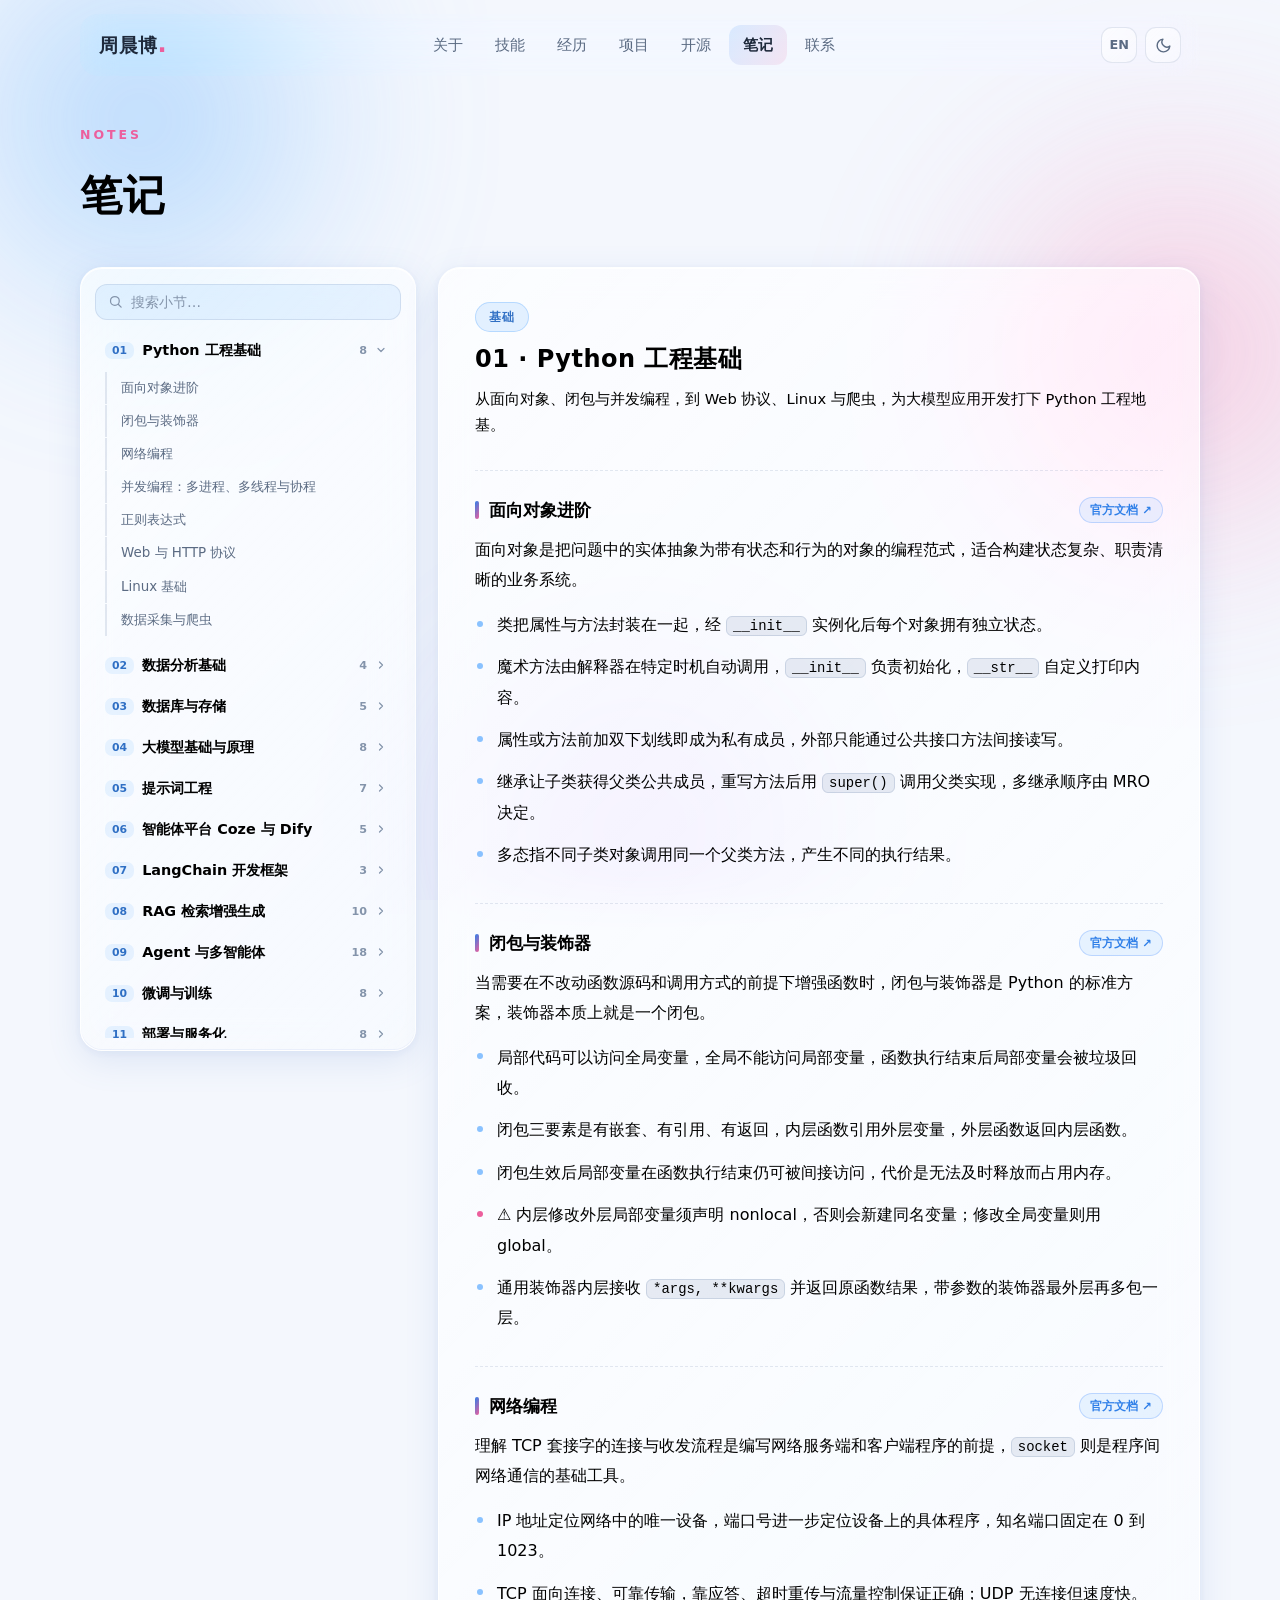
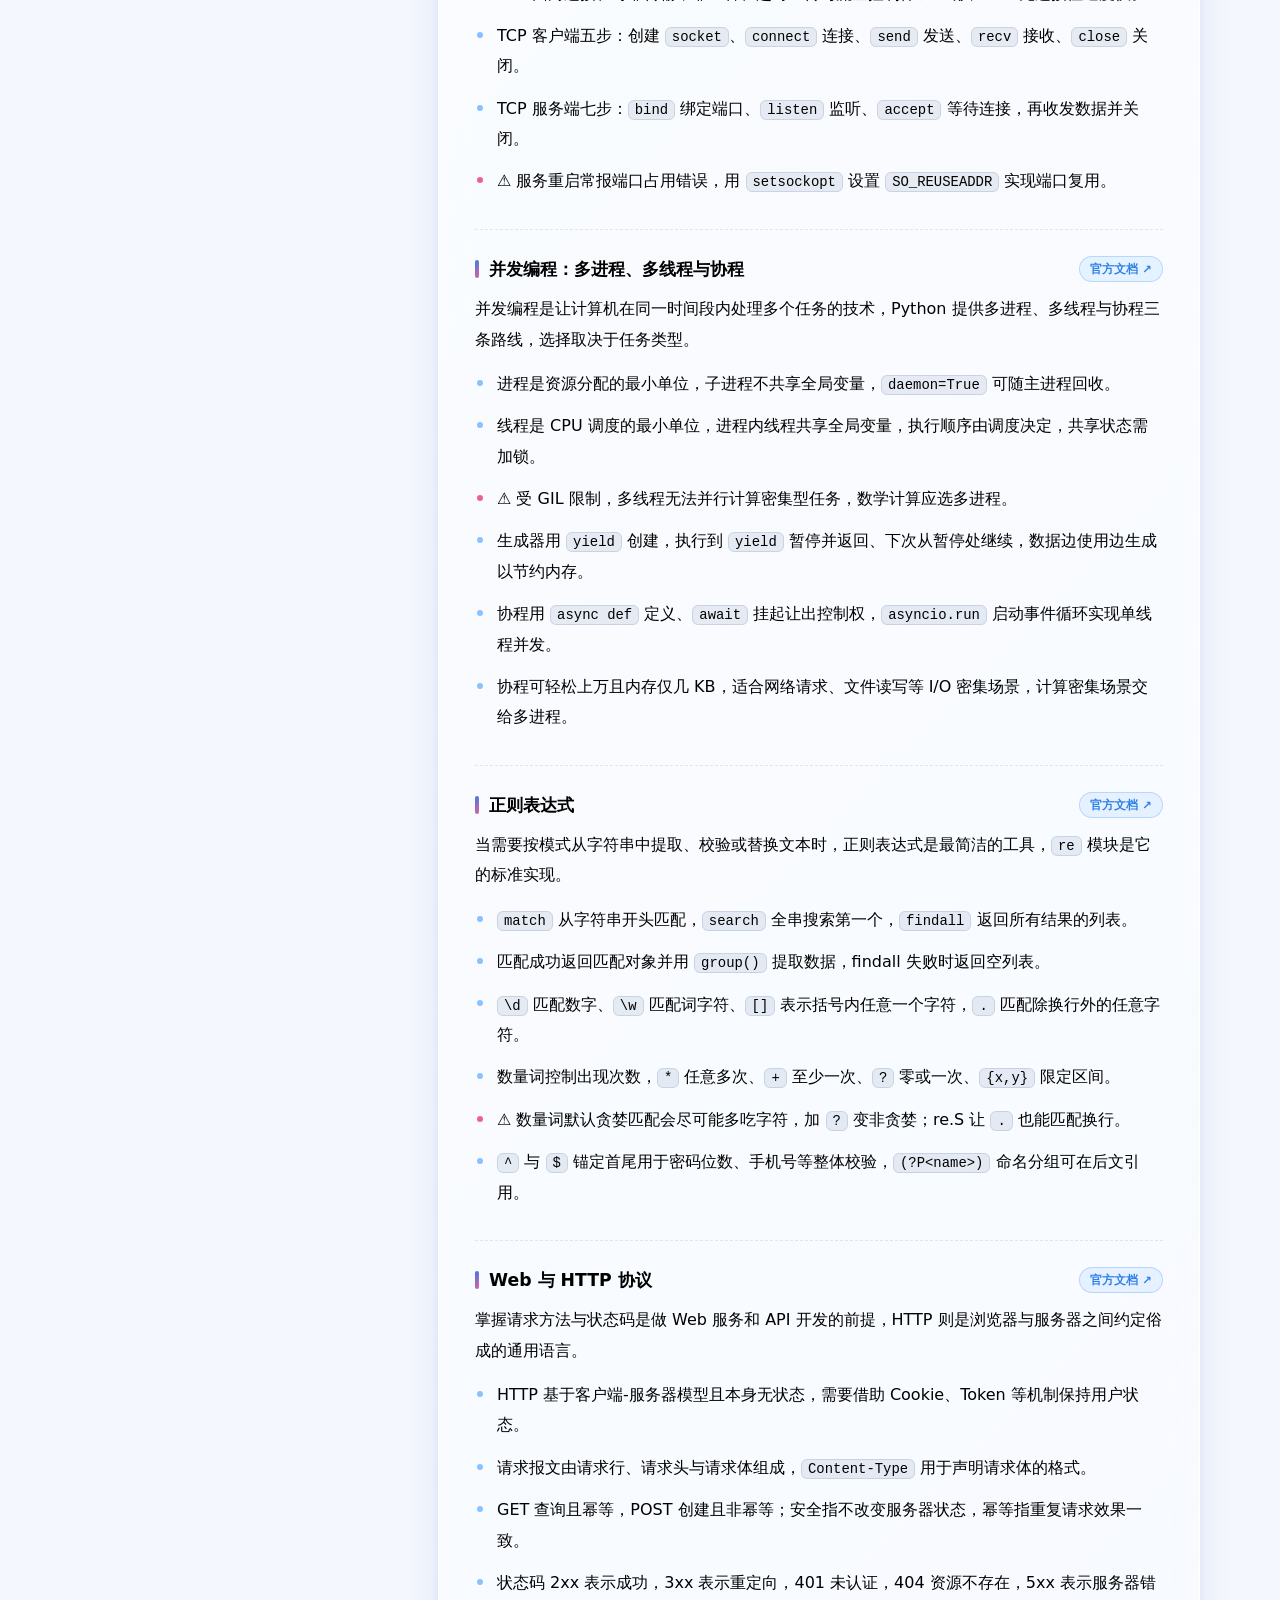
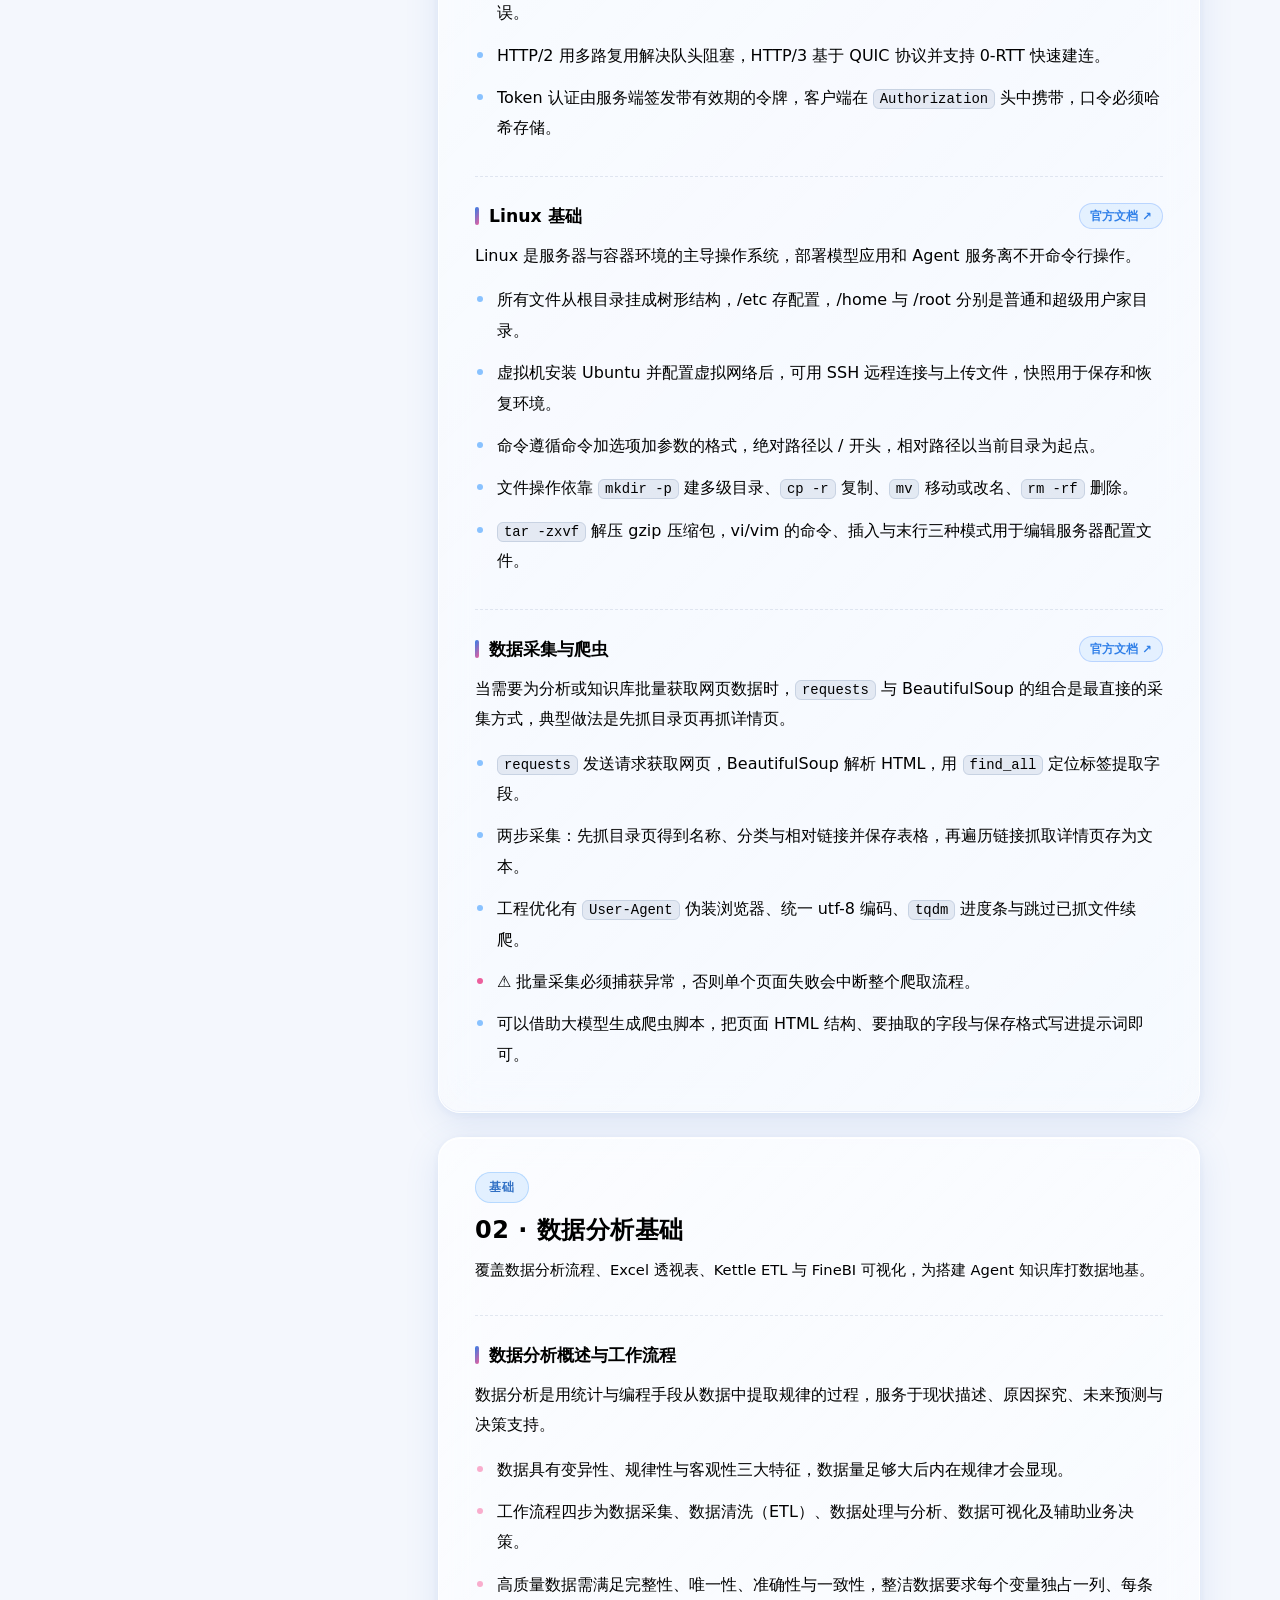
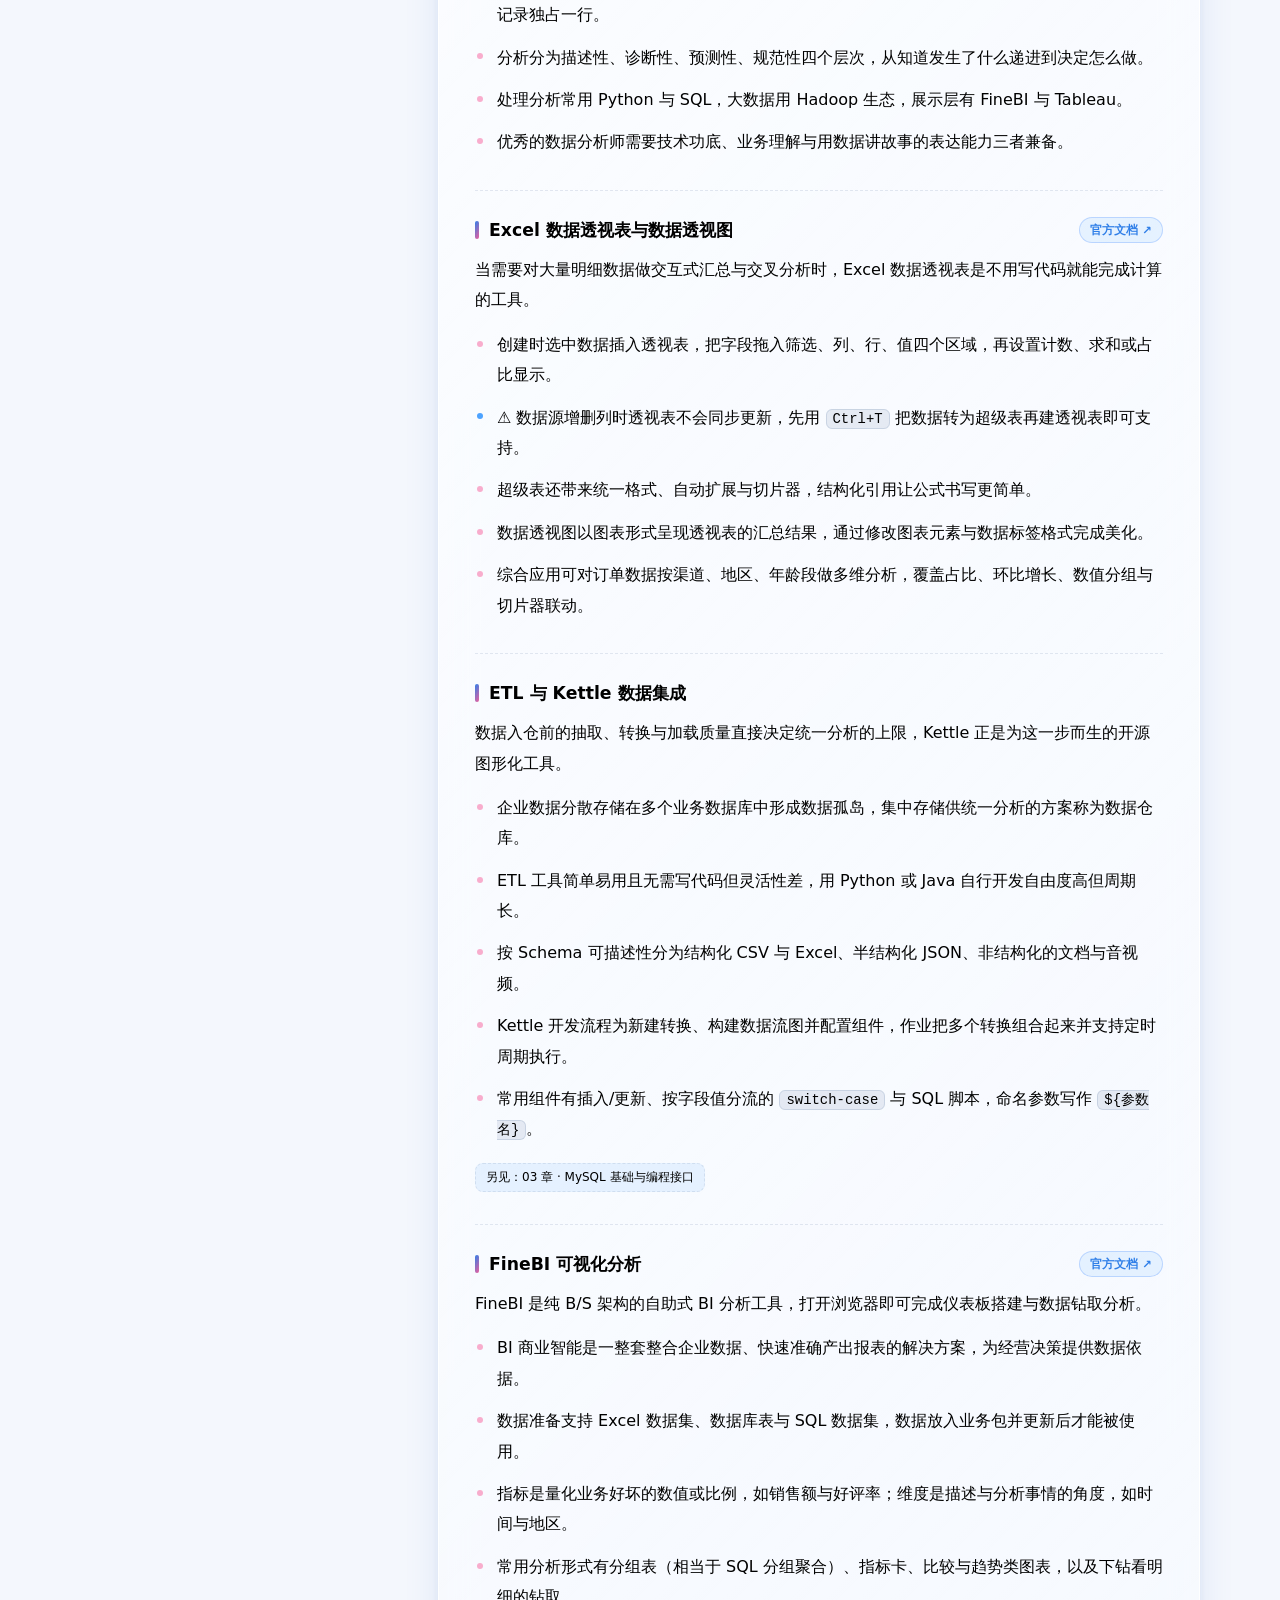
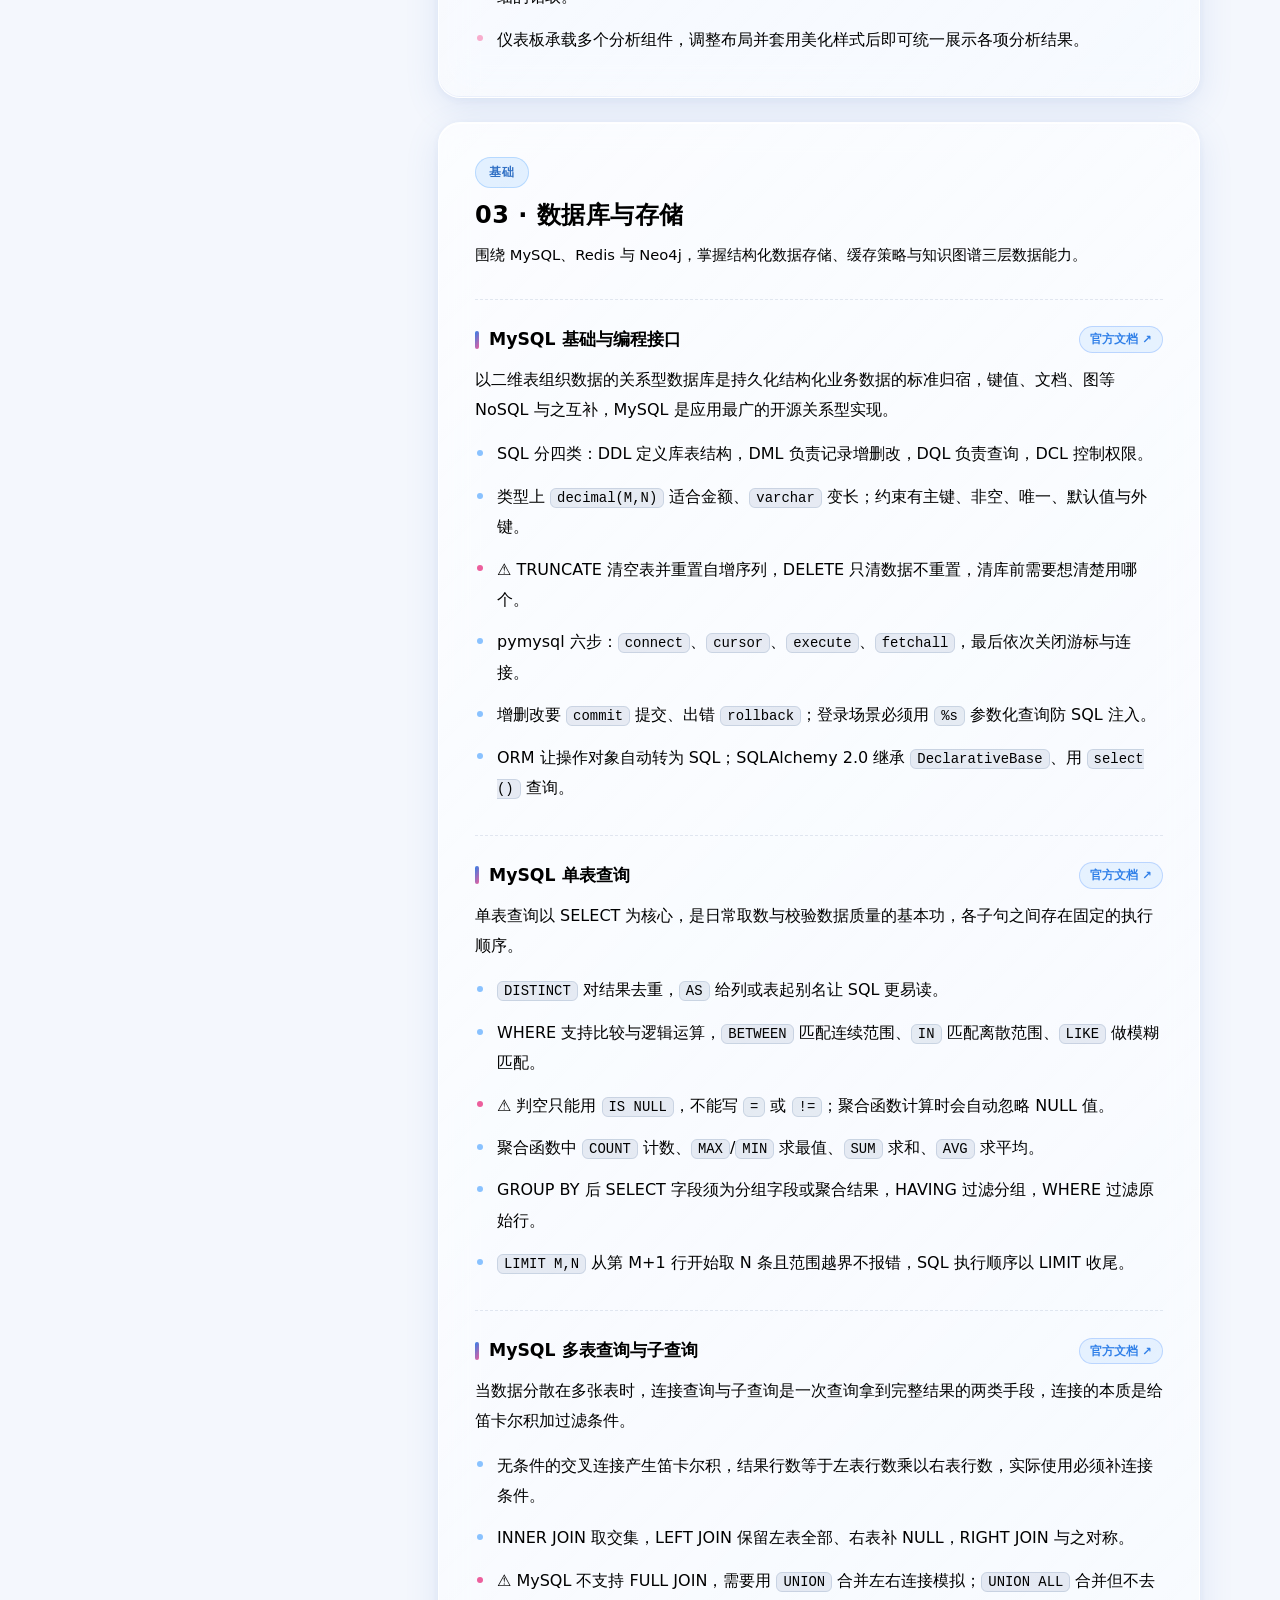
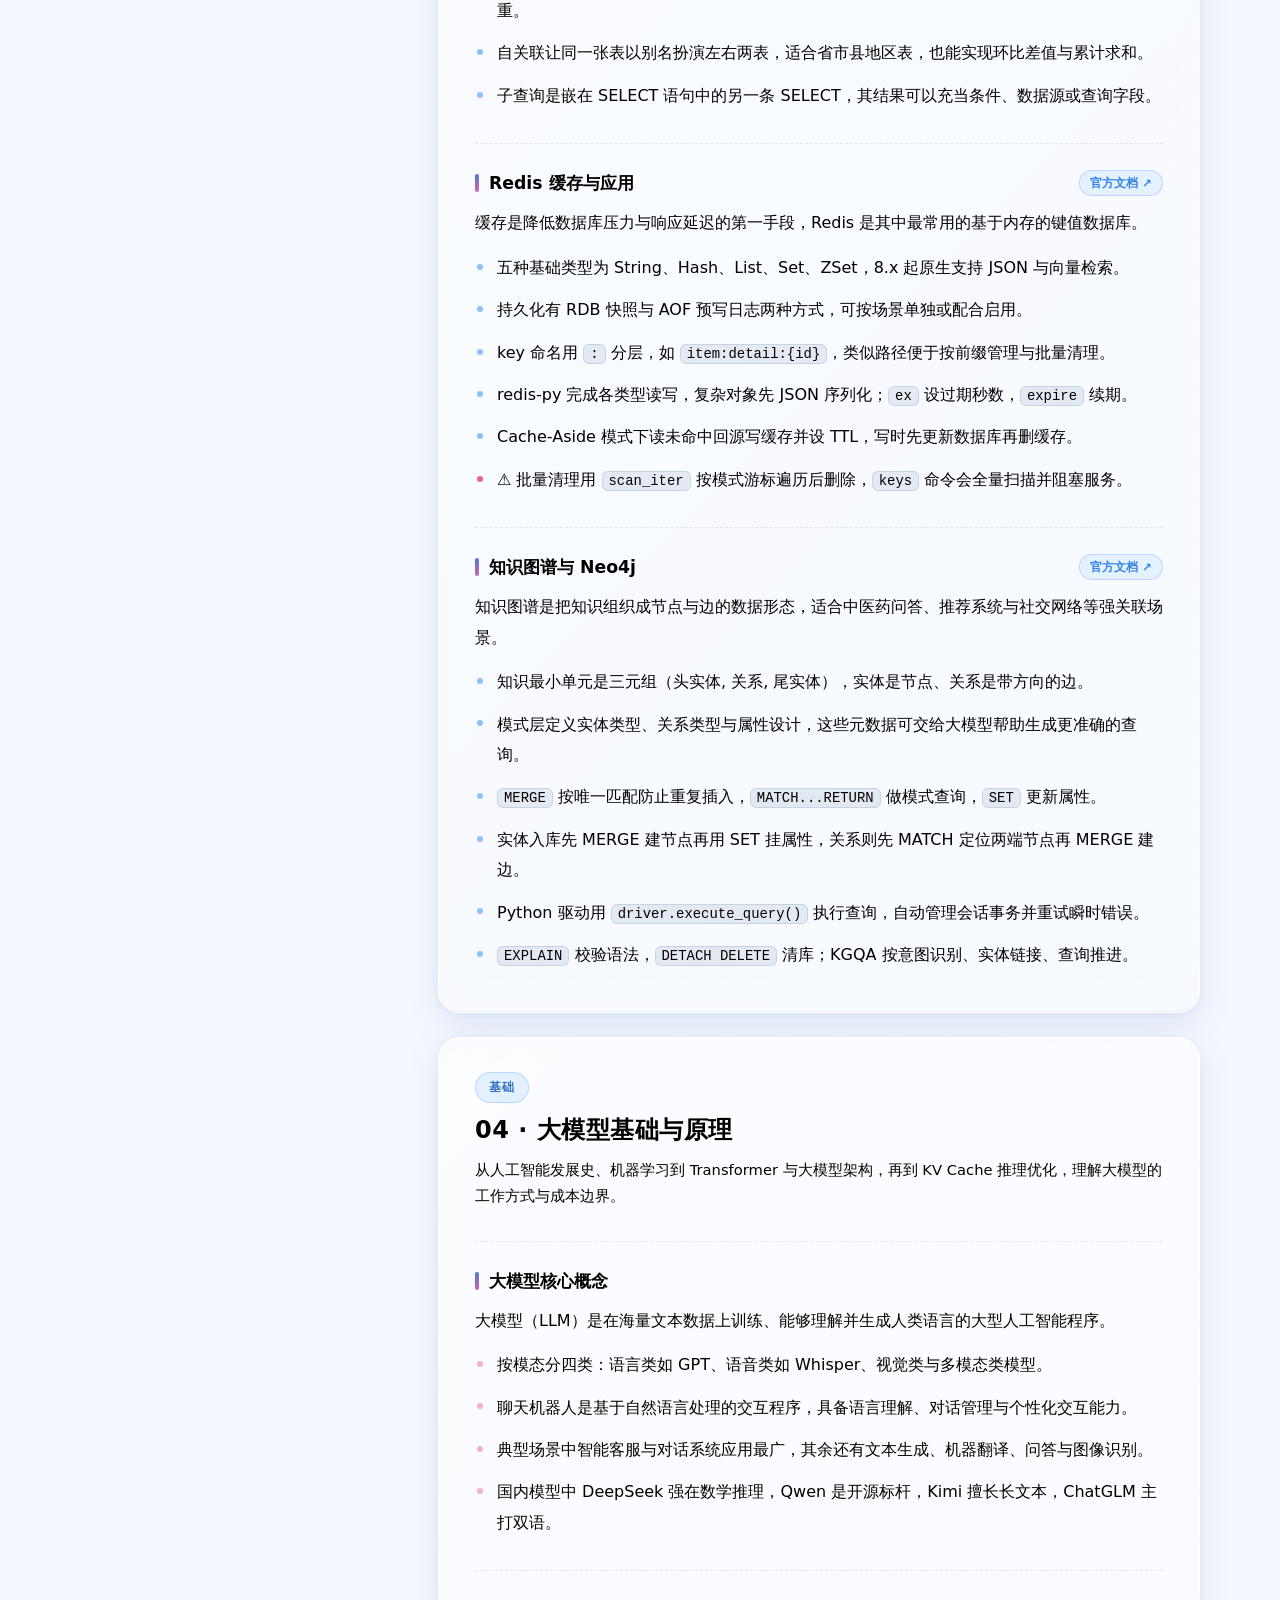
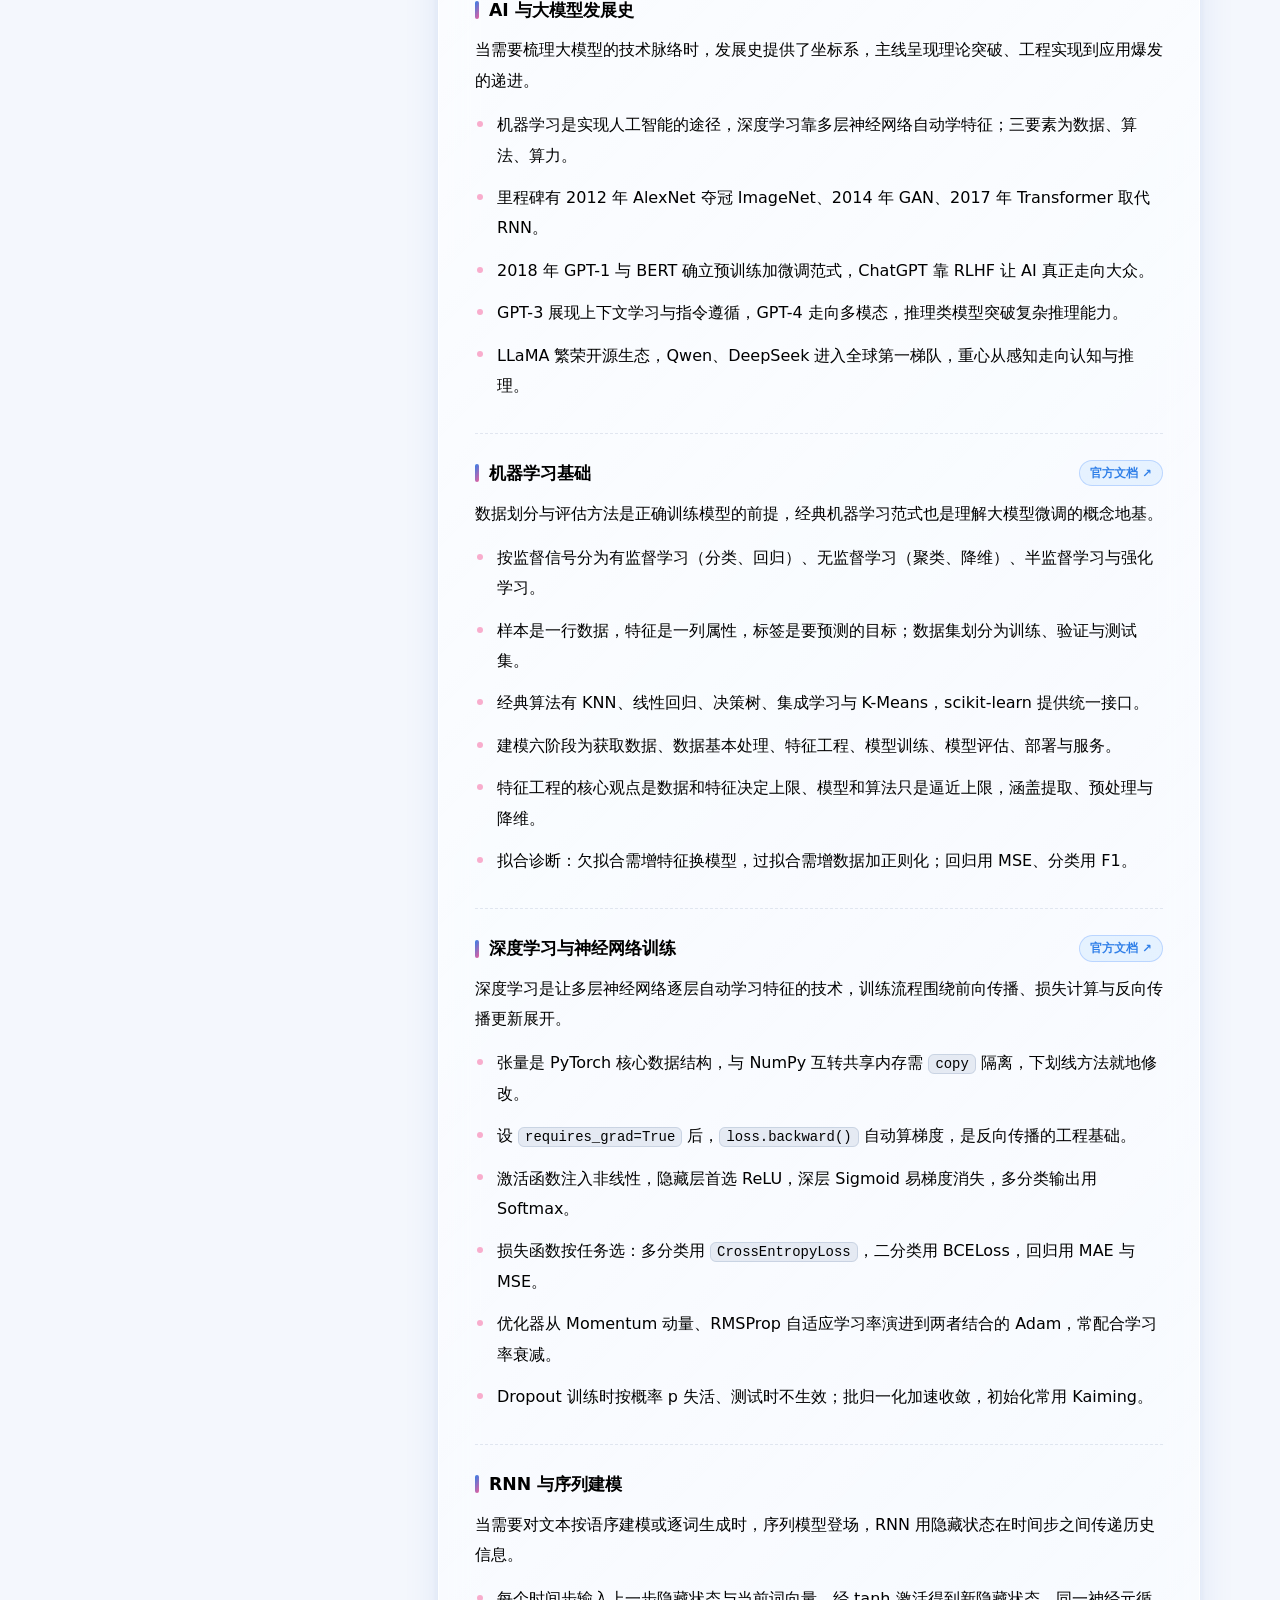
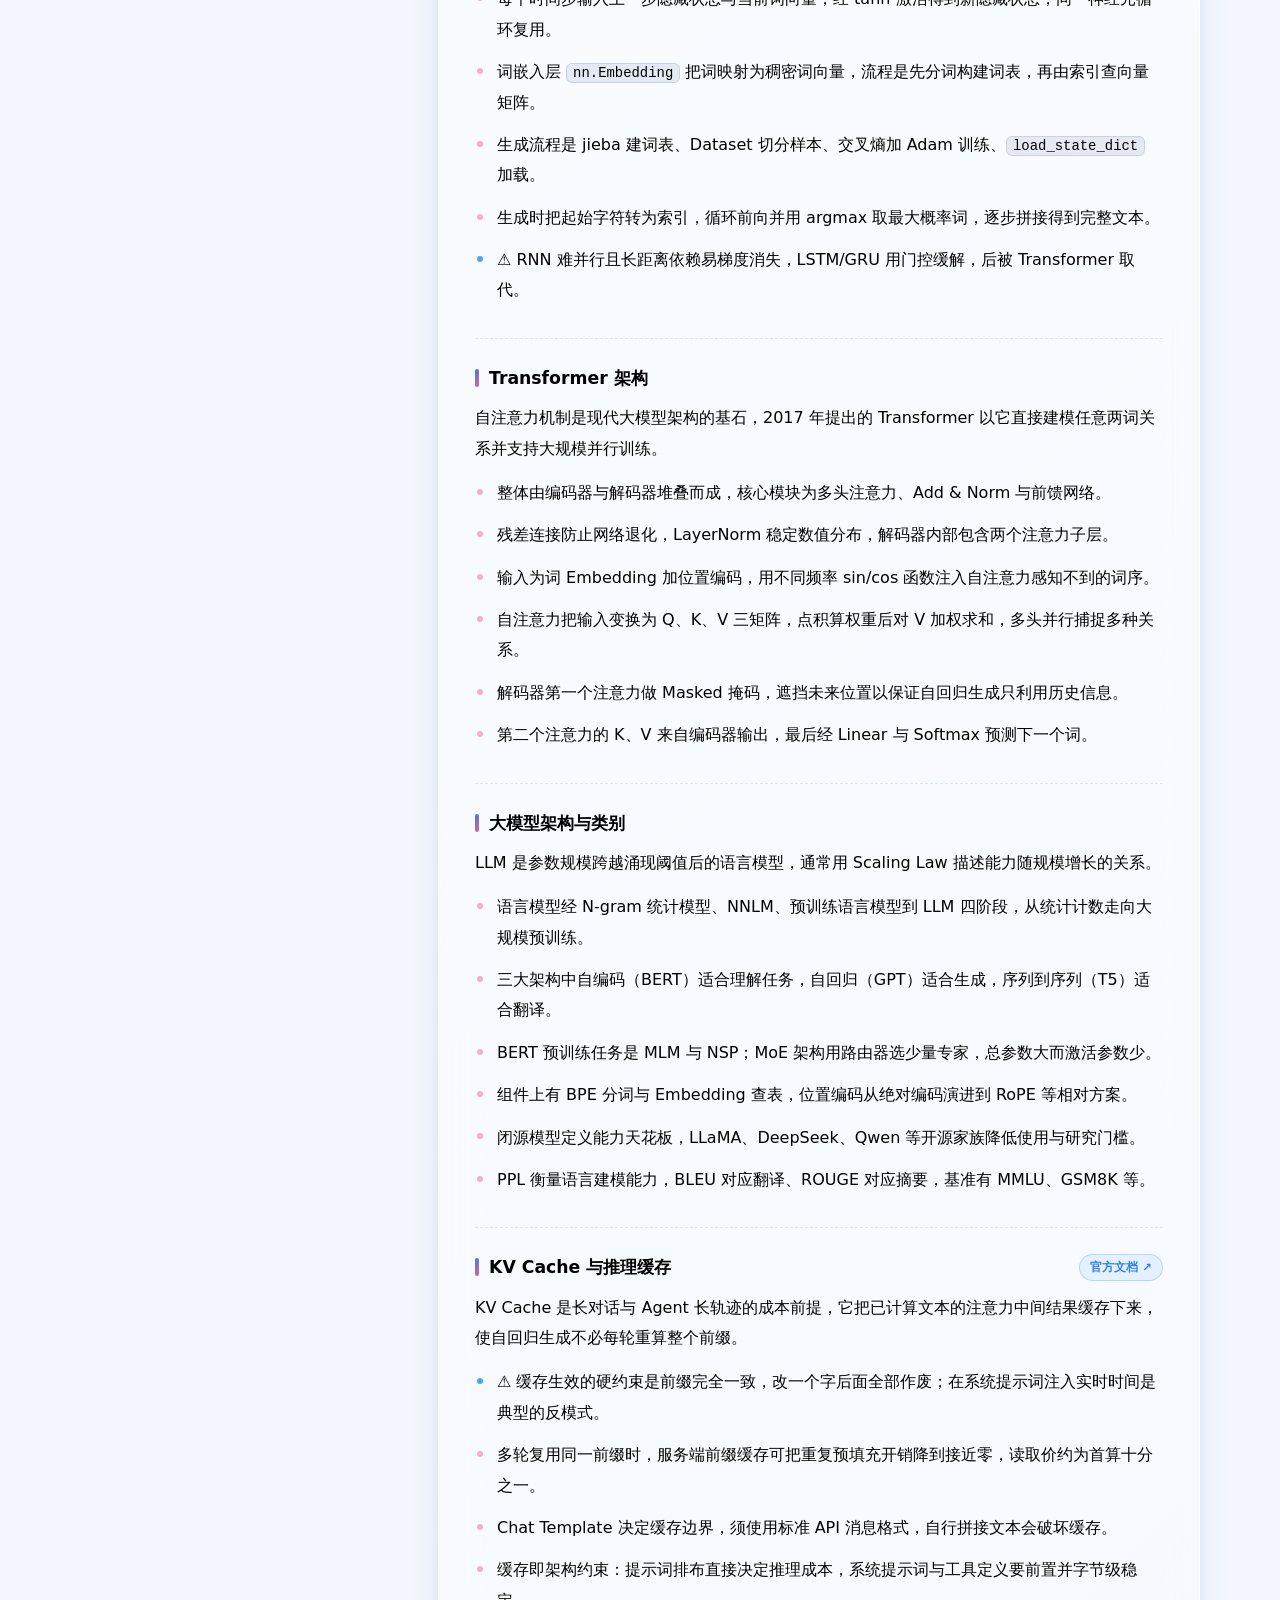
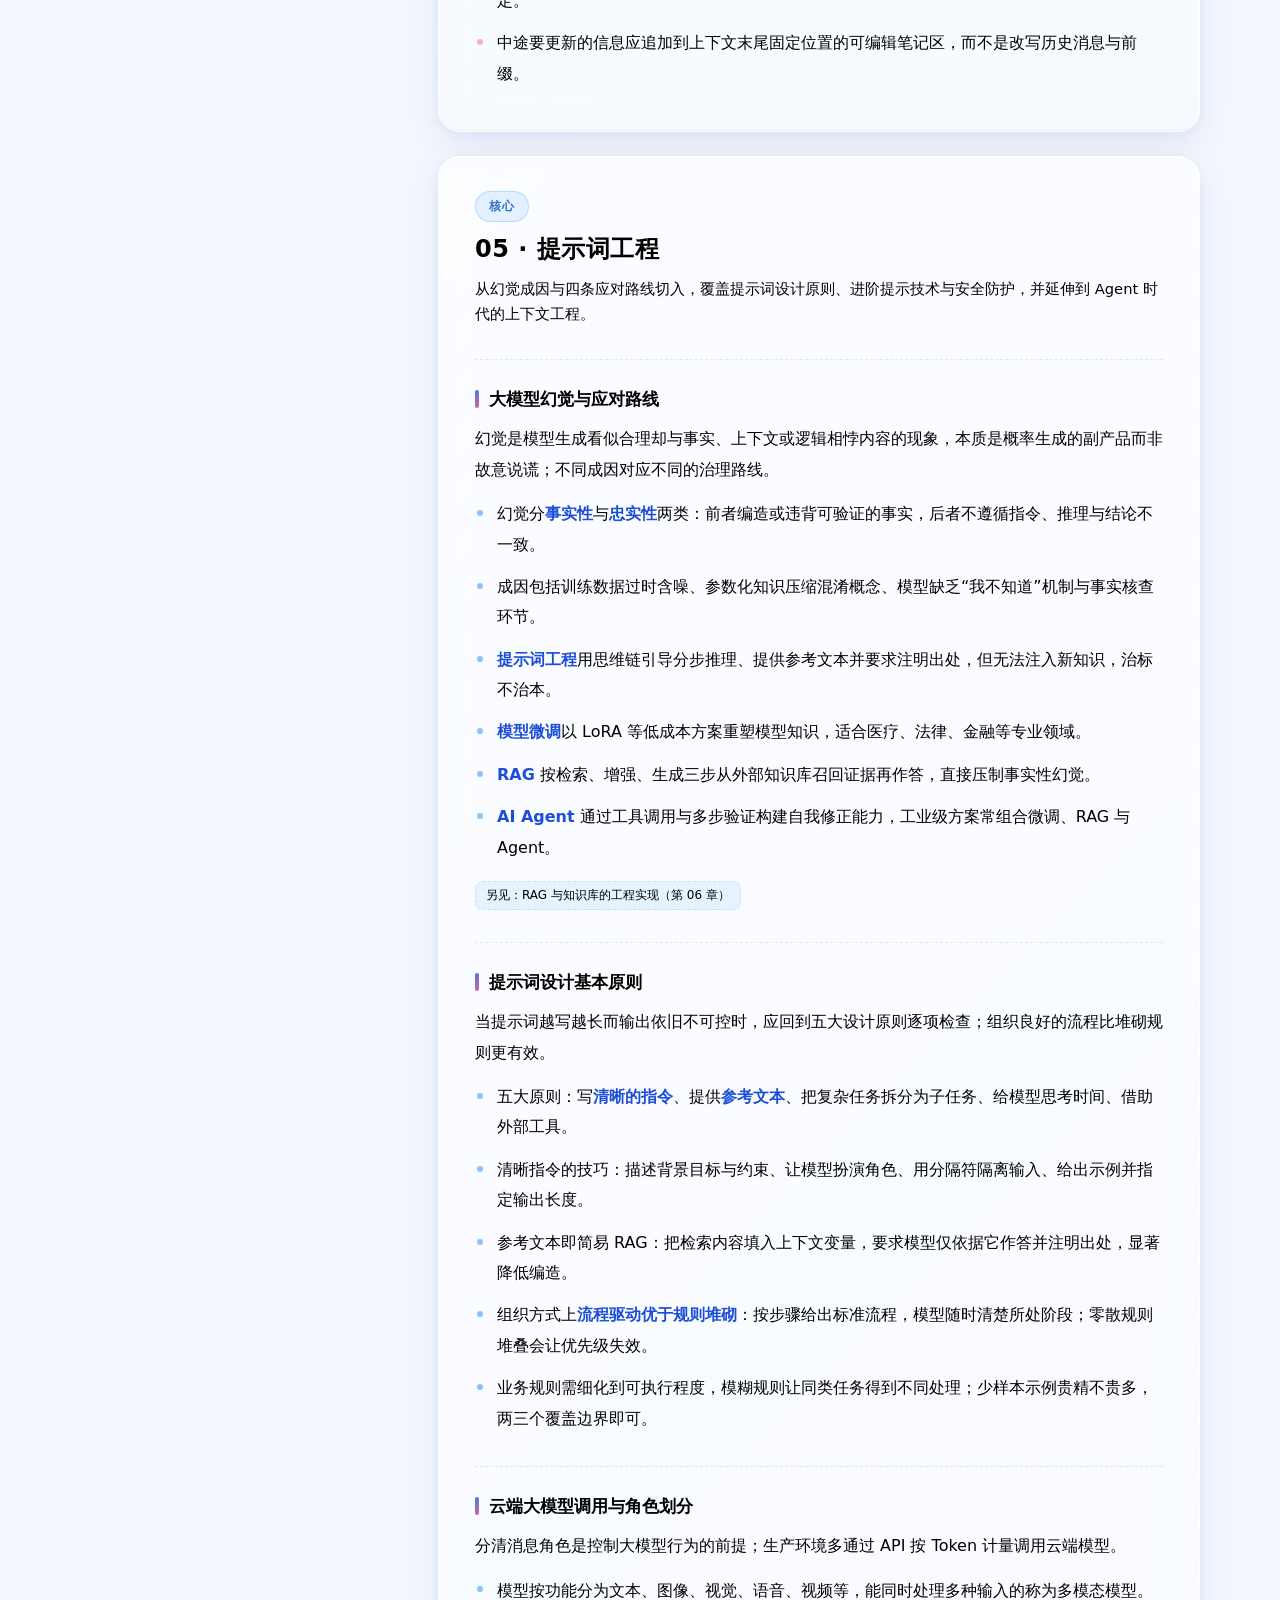
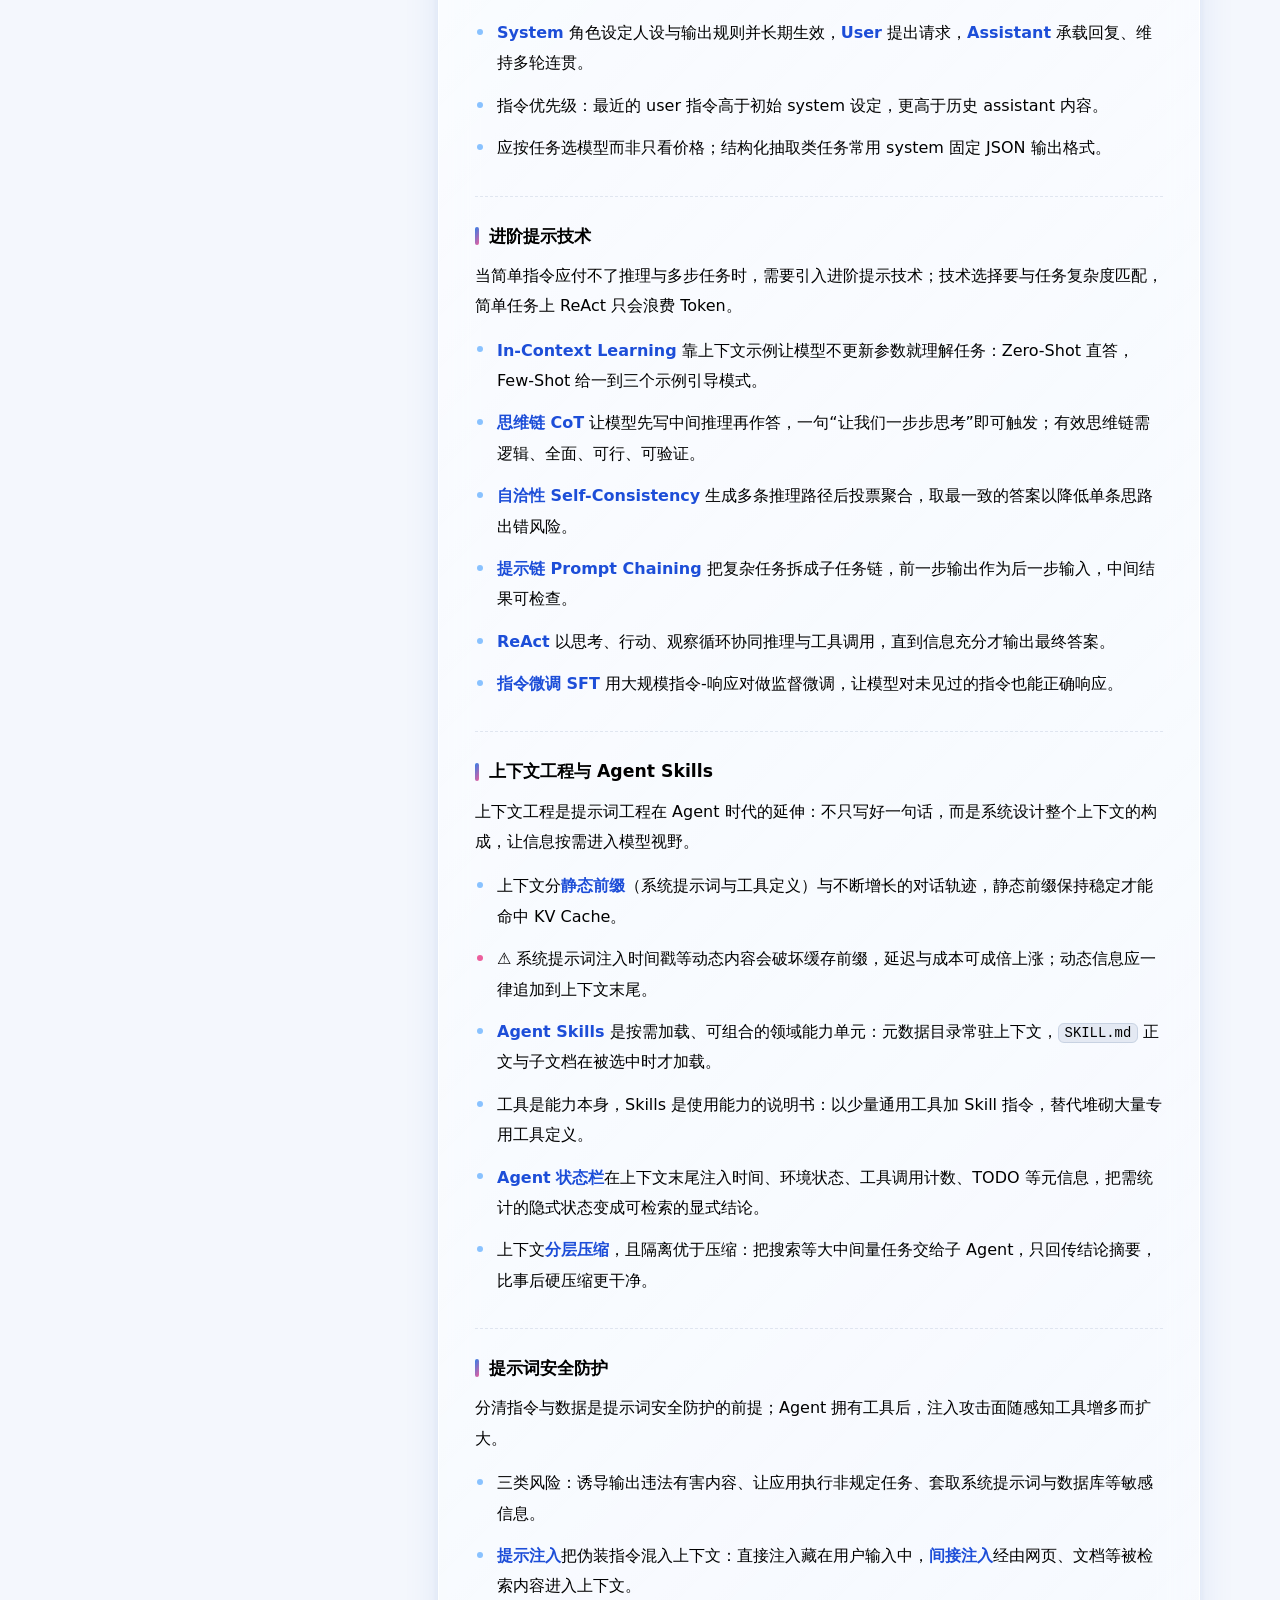
==== notes.html @ 00894f0f "style: 移除笔记目录下方的最后更新时间" ====
<!DOCTYPE html>
<html lang="zh-CN" data-theme="light">
<head>
  <meta charset="UTF-8" />
  <meta name="viewport" content="width=device-width, initial-scale=1.0" />
  <title>笔记 · 周晨博 · AI 应用开发工程师 | Agent / RAG</title>
  <meta name="description" content="大模型应用开发知识笔记：Python、数据库、大模型原理、提示词工程、LangChain、RAG、Agent/MCP、智能体平台、微调、部署等 12 大知识域。" />
  <link rel="icon" type="image/svg+xml" href="assets/favicon.svg" />
  <link rel="stylesheet" href="css/style.css" />
  <link rel="stylesheet" href="css/notes.css" />
</head>
<body class="page-notes">

  <!-- 漂浮渐变光斑背景 -->
  <div class="bg-scene" aria-hidden="true">
    <div class="blob blob-blue"></div>
    <div class="blob blob-pink"></div>
    <div class="blob blob-violet"></div>
  </div>

  <!-- 导航 -->
  <header class="nav" id="siteNav">
    <div class="nav-inner container">
      <a class="nav-logo" href="index.html"><span data-i18n="nav.logo">周晨博</span><span class="logo-dot">.</span></a>

      <nav class="nav-links" id="navLinks" aria-label="主导航">
        <a href="index.html#about" data-i18n="nav.about">关于</a>
        <a href="index.html#skills" data-i18n="nav.skills">技能</a>
        <a href="index.html#experience" data-i18n="nav.exp">经历</a>
        <a href="index.html#projects" data-i18n="nav.projects">项目</a>
        <a href="index.html#opensource" data-i18n="nav.os">开源</a>
        <a href="notes.html" class="active" data-i18n="nav.notes">笔记</a>
        <a href="index.html#contact" data-i18n="nav.contact">联系</a>
      </nav>

      <div class="nav-controls">
        <button class="ctrl-btn" id="langBtn" type="button" aria-label="切换语言" title="Switch language">EN</button>
        <button class="ctrl-btn" id="themeBtn" type="button" aria-label="切换主题">
          <svg class="icon-moon" width="17" height="17" viewBox="0 0 24 24" fill="none" stroke="currentColor" stroke-width="2" stroke-linecap="round" stroke-linejoin="round"><path d="M21 12.79A9 9 0 1 1 11.21 3 7 7 0 0 0 21 12.79z"/></svg>
          <svg class="icon-sun" width="17" height="17" viewBox="0 0 24 24" fill="none" stroke="currentColor" stroke-width="2" stroke-linecap="round" stroke-linejoin="round"><circle cx="12" cy="12" r="4"/><path d="M12 2v2m0 16v2M4.93 4.93l1.41 1.41m11.32 11.32 1.41 1.41M2 12h2m16 0h2M4.93 19.07l1.41-1.41M17.66 6.34l1.41-1.41"/></svg>
        </button>
        <button class="ctrl-btn nav-burger" id="navToggle" type="button" aria-label="菜单" aria-expanded="false">
          <svg width="18" height="18" viewBox="0 0 24 24" fill="none" stroke="currentColor" stroke-width="2" stroke-linecap="round"><path d="M4 7h16M4 12h16M4 17h16"/></svg>
        </button>
      </div>
    </div>
  </header>

  <main class="notes-page">
    <div class="container notes-head">
      <span class="eyebrow">NOTES</span>
      <h1 data-i18n="notes.title">笔记</h1>
    </div>

    <div class="container notes-layout">
      <!-- 左侧目录 -->
      <aside class="glass notes-sidebar" id="sidebar" aria-label="笔记目录">
        <button class="toc-close" id="tocClose" type="button" aria-label="关闭目录">
          <svg width="15" height="15" viewBox="0 0 24 24" fill="none" stroke="currentColor" stroke-width="2.2" stroke-linecap="round" aria-hidden="true"><path d="M6 6l12 12M18 6 6 18"/></svg>
        </button>
        <div class="toc-search">
          <svg width="15" height="15" viewBox="0 0 24 24" fill="none" stroke="currentColor" stroke-width="2" stroke-linecap="round" stroke-linejoin="round" aria-hidden="true"><circle cx="11" cy="11" r="7"/><path d="m21 21-4.3-4.3"/></svg>
          <input type="search" id="tocSearch" data-i18n-placeholder="notes.search" placeholder="搜索小节…" autocomplete="off" />
        </div>
        <nav class="toc-nav" id="tocNav"><!-- JS 渲染 --></nav>
      </aside>

      <!-- 右侧内容 -->
      <article class="notes-content" id="notesContent"><!-- JS 渲染 --></article>
    </div>

    <p class="toc-empty" id="tocEmpty" hidden data-i18n="notes.noresult">没有匹配的小节</p>
  </main>

  <!-- 移动端目录按钮 -->
  <button class="toc-fab" id="tocFab" type="button" aria-label="打开目录">
    <svg width="20" height="20" viewBox="0 0 24 24" fill="none" stroke="currentColor" stroke-width="2" stroke-linecap="round" aria-hidden="true"><path d="M4 6h16M4 12h10M4 18h14"/></svg>
    <span data-i18n="notes.toc">目录</span>
  </button>
  <div class="toc-mask" id="tocMask" hidden></div>

  <footer class="footer">
    <p><span data-i18n="footer.built">© 2026 周晨博 · 原生 HTML / CSS / JS 构建</span> · <span data-i18n="footer.hosted">托管于 Upma</span></p>
  </footer>

  <script src="js/i18n.js"></script>
  <script src="js/notes-data.js"></script>
  <script src="js/notes.js"></script>
</body>
</html>
---- css/style.css ----
/* ============================================================
   周晨博 · 个人主页
   浅色玻璃拟态 × 浅蓝浅粉渐变 × 明暗双主题
   ============================================================ */

/* ---------- 设计变量 ---------- */
:root {
  --bg: #f4f7fd;
  --bg-soft: #eaf1fb;
  --text: #1e293b;
  --text-soft: #5b6b83;
  --text-faint: #8494ab;

  --accent-blue: #4da3ff;
  --accent-blue-deep: #2f7fe8;
  --accent-pink: #f783b2;
  --accent-pink-deep: #ec5f9d;
  --accent-violet: #a78bfa;

  --grad: linear-gradient(120deg, var(--accent-blue-deep), var(--accent-pink-deep));
  --grad-soft: linear-gradient(120deg, rgba(77,163,255,.16), rgba(247,131,178,.16));

  --card: linear-gradient(135deg, rgba(255, 255, 255, .68), rgba(255, 255, 255, .34));
  --card-strong: rgba(255, 255, 255, .82);
  --card-border: rgba(255, 255, 255, .85);
  --card-shadow: 0 10px 34px rgba(84, 130, 200, .14), 0 2px 8px rgba(84, 130, 200, .07), inset 0 1px 0 rgba(255, 255, 255, .95), inset 0 -1px 0 rgba(120, 150, 220, .1);
  --card-shadow-hover: 0 22px 48px rgba(84, 130, 200, .22), 0 4px 12px rgba(84, 130, 200, .09), inset 0 1px 0 rgba(255, 255, 255, .95);

  --chip-bg: rgba(77, 163, 255, .11);
  --chip-text: #2f6fc4;
  --chip-pink-bg: rgba(247, 131, 178, .13);
  --chip-pink-text: #d0508a;

  --nav-bg: rgba(250, 252, 255, .58);
  --line: rgba(93, 120, 160, .16);
  --blob-opacity: .72;
  --grid-line: rgba(93, 120, 160, .08);

  --radius: 22px;
  --radius-sm: 14px;
}

[data-theme="dark"] {
  --bg: #0b1220;
  --bg-soft: #0e1729;
  --text: #e5ecf7;
  --text-soft: #9db0c9;
  --text-faint: #6d809c;

  --accent-blue: #5cb0ff;
  --accent-blue-deep: #6db6ff;
  --accent-pink: #f99bc3;
  --accent-pink-deep: #f78bbd;
  --accent-violet: #b9a3fc;

  --grad: linear-gradient(120deg, #6db6ff, #f78bbd);
  --grad-soft: linear-gradient(120deg, rgba(109, 182, 255, .12), rgba(247, 139, 189, .12));

  --card: linear-gradient(135deg, rgba(255, 255, 255, .09), rgba(255, 255, 255, .04));
  --card-strong: rgba(255, 255, 255, .09);
  --card-border: rgba(255, 255, 255, .1);
  --card-shadow: 0 10px 34px rgba(2, 8, 20, .5), 0 2px 8px rgba(2, 8, 20, .3), inset 0 1px 0 rgba(255, 255, 255, .12);
  --card-shadow-hover: 0 22px 52px rgba(2, 8, 20, .65), 0 4px 12px rgba(2, 8, 20, .4), inset 0 1px 0 rgba(255, 255, 255, .12);

  --chip-bg: rgba(109, 182, 255, .13);
  --chip-text: #9fd0ff;
  --chip-pink-bg: rgba(247, 139, 189, .14);
  --chip-pink-text: #f9b8d4;

  --nav-bg: rgba(11, 18, 32, .72);
  --line: rgba(160, 190, 230, .13);
  --blob-opacity: .3;
  --grid-line: rgba(160, 190, 230, .05);
}

/* ---------- 基础 ---------- */
*, *::before, *::after { box-sizing: border-box; margin: 0; padding: 0; }

html {
  scroll-behavior: smooth;
  scroll-padding-top: 92px;
}

body {
  font-family: "PingFang SC", "HarmonyOS Sans SC", "Microsoft YaHei", "Segoe UI", system-ui, -apple-system, sans-serif;
  background: var(--bg);
  color: var(--text);
  line-height: 1.75;
  overflow-x: hidden;
  transition: background .45s ease, color .45s ease;
}

.container { width: min(1120px, 92%); margin: 0 auto; }

a { color: inherit; text-decoration: none; }
ul, ol { list-style: none; }
button { font-family: inherit; }

::selection { background: rgba(247, 131, 178, .3); }

/* ---------- 背景光斑 ---------- */
.bg-scene { position: fixed; inset: 0; z-index: -1; overflow: hidden; pointer-events: none; }

.blob {
  position: absolute;
  border-radius: 50%;
  filter: blur(90px);
  opacity: var(--blob-opacity);
  transition: opacity .5s ease;
}
.blob-blue {
  width: 520px; height: 520px;
  top: -140px; left: -120px;
  background: radial-gradient(circle, rgba(109, 182, 255, .85), transparent 65%);
  animation: drift-a 26s ease-in-out infinite alternate;
}
.blob-pink {
  width: 560px; height: 560px;
  top: 8%; right: -180px;
  background: radial-gradient(circle, rgba(249, 155, 195, .8), transparent 65%);
  animation: drift-b 30s ease-in-out infinite alternate;
}
.blob-violet {
  width: 460px; height: 460px;
  bottom: -160px; left: 32%;
  background: radial-gradient(circle, rgba(185, 163, 252, .65), transparent 65%);
  animation: drift-c 24s ease-in-out infinite alternate;
}
@keyframes drift-a { to { transform: translate(120px, 90px) scale(1.12); } }
@keyframes drift-b { to { transform: translate(-140px, 120px) scale(.92); } }
@keyframes drift-c { to { transform: translate(-80px, -110px) scale(1.1); } }

.bg-grid {
  position: absolute; inset: 0;
  background-image:
    linear-gradient(var(--grid-line) 1px, transparent 1px),
    linear-gradient(90deg, var(--grid-line) 1px, transparent 1px);
  background-size: 44px 44px;
  mask-image: radial-gradient(ellipse 90% 70% at 50% 0%, black 30%, transparent 100%);
  -webkit-mask-image: radial-gradient(ellipse 90% 70% at 50% 0%, black 30%, transparent 100%);
}

/* ---------- 玻璃卡片 ---------- */
.glass {
  position: relative;
  background: var(--card);
  -webkit-backdrop-filter: blur(20px) saturate(1.8);
  backdrop-filter: blur(20px) saturate(1.8);
  border: 1px solid var(--card-border);
  border-radius: var(--radius);
  box-shadow: var(--card-shadow);
  transition: transform .35s cubic-bezier(.22, .8, .35, 1), box-shadow .35s ease, background .45s ease, border-color .45s ease;
  overflow: hidden;
}
.glass::before {
  /* hover 光泽扫过 */
  content: "";
  position: absolute;
  top: 0; left: -80%;
  width: 55%; height: 100%;
  background: linear-gradient(105deg, transparent, rgba(255, 255, 255, .65), transparent);
  transform: skewX(-18deg);
  transition: left .7s ease;
  pointer-events: none;
  z-index: 1;
}
[data-theme="dark"] .glass::before {
  background: linear-gradient(105deg, transparent, rgba(255, 255, 255, .09), transparent);
}
.glass:hover::before { left: 130%; }
.glass:hover {
  transform: translateY(-6px);
  box-shadow: var(--card-shadow-hover);
  border-color: rgba(120, 170, 255, .45);
}

/* ---------- 导航 ---------- */
.nav {
  position: fixed;
  top: 14px; left: 0; right: 0;
  z-index: 100;
  transition: top .3s ease;
}
.nav-inner {
  display: flex;
  align-items: center;
  justify-content: space-between;
  gap: 16px;
  padding: 10px 18px;
  border-radius: 18px;
  background: transparent;
  border: 1px solid transparent;
  transition: background .35s ease, border-color .35s ease, box-shadow .35s ease;
  -webkit-backdrop-filter: blur(16px) saturate(1.4);
  backdrop-filter: blur(16px) saturate(1.4);
}
.nav.scrolled .nav-inner,
.nav.menu-open .nav-inner {
  background: var(--nav-bg);
  border-color: var(--card-border);
  box-shadow: 0 8px 30px rgba(84, 130, 200, .12);
}

.nav-logo {
  font-size: 1.18rem;
  font-weight: 800;
  letter-spacing: .5px;
  display: flex; align-items: baseline;
}
.logo-dot { color: var(--accent-pink-deep); font-size: 1.5rem; line-height: 0; }

.nav-links { display: flex; gap: 4px; }
.nav-links a {
  padding: 7px 14px;
  border-radius: 12px;
  font-size: .93rem;
  color: var(--text-soft);
  font-weight: 500;
  transition: color .25s ease, background .25s ease;
}
.nav-links a:hover { color: var(--text); background: var(--chip-bg); }
.nav-links a.active {
  color: var(--text);
  background: var(--grad-soft);
  font-weight: 600;
}

.nav-controls { display: flex; gap: 8px; align-items: center; }
.ctrl-btn {
  width: 36px; height: 36px;
  display: inline-flex; align-items: center; justify-content: center;
  border-radius: 11px;
  border: 1px solid var(--line);
  background: var(--card);
  color: var(--text-soft);
  cursor: pointer;
  font-size: .8rem; font-weight: 700;
  transition: all .25s ease;
  -webkit-backdrop-filter: blur(10px);
  backdrop-filter: blur(10px);
}
.ctrl-btn:hover {
  color: var(--text);
  border-color: rgba(120, 170, 255, .5);
  background: var(--grad-soft);
  transform: translateY(-1px);
}

/* 主题按钮图标切换 */
[data-theme="light"] .icon-sun { display: none; }
[data-theme="dark"] .icon-moon { display: none; }

.nav-burger { display: none; }

/* ---------- Hero ---------- */
.hero {
  position: relative;
  min-height: 100svh;
  display: flex;
  align-items: center;
  padding: 130px 0 90px;
}
.hero-inner { text-align: center; }

.hero-badge {
  display: inline-flex;
  align-items: center;
  gap: 9px;
  padding: 7px 18px;
  border-radius: 999px;
  background: var(--card);
  border: 1px solid var(--card-border);
  -webkit-backdrop-filter: blur(14px);
  backdrop-filter: blur(14px);
  font-size: .86rem;
  color: var(--text-soft);
  font-weight: 500;
  box-shadow: 0 4px 18px rgba(84, 130, 200, .1);
}
.pulse-dot {
  width: 8px; height: 8px;
  border-radius: 50%;
  background: #34d399;
  box-shadow: 0 0 0 0 rgba(52, 211, 153, .55);
  animation: pulse 2.2s ease-out infinite;
}
@keyframes pulse {
  0% { box-shadow: 0 0 0 0 rgba(52, 211, 153, .55); }
  70% { box-shadow: 0 0 0 9px rgba(52, 211, 153, 0); }
  100% { box-shadow: 0 0 0 0 rgba(52, 211, 153, 0); }
}

.hero-name {
  margin-top: 26px;
  font-size: clamp(2.9rem, 8vw, 4.6rem);
  font-weight: 900;
  letter-spacing: 2px;
  line-height: 1.15;
  background: linear-gradient(120deg, var(--accent-blue-deep) 10%, var(--accent-violet) 45%, var(--accent-pink-deep) 85%);
  background-size: 200% 100%;
  -webkit-background-clip: text;
  background-clip: text;
  color: transparent;
  animation: grad-flow 7s ease-in-out infinite alternate;
}
@keyframes grad-flow { to { background-position: 100% 0; } }

.hero-role {
  margin-top: 14px;
  font-size: clamp(1.08rem, 2.6vw, 1.42rem);
  font-weight: 600;
  color: var(--text);
  min-height: 1.8em;
  font-variant-numeric: tabular-nums;
}
.role-prefix { color: var(--accent-blue-deep); font-weight: 800; }
.cursor {
  display: inline-block;
  color: var(--accent-pink-deep);
  font-weight: 400;
  animation: blink 1s steps(1) infinite;
  margin-left: 2px;
}
@keyframes blink { 50% { opacity: 0; } }

.hero-tagline {
  margin: 20px auto 0;
  max-width: 620px;
  color: var(--text-soft);
  font-size: clamp(.96rem, 2vw, 1.06rem);
}

.hero-chips {
  margin-top: 26px;
  display: flex;
  flex-wrap: wrap;
  justify-content: center;
  gap: 9px;
}
.chip {
  padding: 5px 14px;
  border-radius: 999px;
  font-size: .8rem;
  font-weight: 600;
  color: var(--chip-text);
  background: var(--chip-bg);
  border: 1px solid var(--card-border);
  transition: transform .25s cubic-bezier(.34, 1.56, .64, 1), box-shadow .25s ease;
  cursor: default;
}
.chip:hover { transform: translateY(-3px) scale(1.06); box-shadow: 0 8px 18px rgba(84, 130, 200, .18); }

.hero-actions {
  margin-top: 34px;
  display: flex;
  flex-wrap: wrap;
  justify-content: center;
  gap: 13px;
}
.btn {
  display: inline-flex;
  align-items: center;
  gap: 9px;
  padding: 11px 24px;
  border-radius: 14px;
  font-size: .93rem;
  font-weight: 600;
  transition: transform .25s cubic-bezier(.34, 1.56, .64, 1), box-shadow .25s ease, background .3s ease, border-color .3s ease;
}
.btn:hover { transform: translateY(-3px); }
.btn:active { transform: translateY(-1px) scale(.98); }

.btn-primary {
  color: #fff;
  background: linear-gradient(120deg, var(--accent-blue-deep), var(--accent-pink-deep));
  box-shadow: 0 8px 22px rgba(120, 120, 235, .35);
}
.btn-primary:hover { box-shadow: 0 14px 30px rgba(236, 95, 157, .4); }

.btn-glass {
  color: var(--text);
  background: var(--card);
  border: 1px solid var(--card-border);
  -webkit-backdrop-filter: blur(14px);
  backdrop-filter: blur(14px);
  box-shadow: 0 4px 16px rgba(84, 130, 200, .1);
}
.btn-glass:hover { border-color: rgba(120, 170, 255, .5); box-shadow: 0 10px 26px rgba(84, 130, 200, .18); }

.scroll-hint {
  position: absolute;
  left: 50%;
  bottom: 26px;
  transform: translateX(-50%);
  opacity: .75;
  transition: opacity .3s ease;
}
.scroll-hint:hover { opacity: 1; }
.mouse {
  display: block;
  width: 24px; height: 38px;
  border: 2px solid var(--text-faint);
  border-radius: 14px;
  position: relative;
}
.wheel {
  position: absolute;
  top: 7px; left: 50%;
  width: 3px; height: 7px;
  margin-left: -1.5px;
  border-radius: 3px;
  background: var(--accent-pink-deep);
  animation: wheel 1.8s ease-in-out infinite;
}
@keyframes wheel {
  0% { transform: translateY(0); opacity: 1; }
  70% { transform: translateY(11px); opacity: 0; }
  100% { transform: translateY(0); opacity: 0; }
}

.hero-fade {
  position: absolute;
  bottom: 0; left: 0; right: 0;
  height: 110px;
  background: linear-gradient(transparent, var(--bg));
  pointer-events: none;
}

/* ---------- 数据条 ---------- */
.stats { margin-top: -34px; position: relative; z-index: 2; }
.stats-grid {
  display: grid;
  grid-template-columns: repeat(4, 1fr);
  gap: 18px;
}
.stat-card {
  padding: 24px 12px 20px;
  text-align: center;
}
.stat-num {
  display: block;
  font-size: clamp(1.9rem, 4vw, 2.5rem);
  font-weight: 800;
  line-height: 1.1;
  background: var(--grad);
  -webkit-background-clip: text;
  background-clip: text;
  color: transparent;
}
.stat-label {
  display: block;
  margin-top: 6px;
  font-size: .88rem;
  color: var(--text-soft);
  font-weight: 500;
}

/* ---------- 通用区块 ---------- */
.section { padding: 96px 0 10px; }
.section-head { margin-bottom: 44px; }
.eyebrow {
  display: inline-block;
  font-size: .78rem;
  font-weight: 800;
  letter-spacing: 3px;
  text-transform: uppercase;
  color: var(--accent-pink-deep);
  margin-bottom: 8px;
}
.section-head h2 {
  font-size: clamp(1.7rem, 4vw, 2.3rem);
  font-weight: 800;
  letter-spacing: 1px;
}

/* ---------- 关于 ---------- */
.about-grid {
  display: grid;
  grid-template-columns: 1.15fr .85fr;
  gap: 26px;
  align-items: start;
}
.about-text p { margin-bottom: 16px; color: var(--text-soft); }
.about-text p:last-child { margin-bottom: 0; }

.about-card { padding: 28px 26px; }
.about-card h3 {
  font-size: 1.12rem;
  font-weight: 700;
  margin-bottom: 18px;
}
.strength-list li {
  display: flex;
  gap: 14px;
  padding: 13px 0;
  border-top: 1px dashed var(--line);
}
.strength-list li:first-child { border-top: 0; padding-top: 0; }
.s-icon {
  flex-shrink: 0;
  width: 38px; height: 38px;
  display: inline-flex; align-items: center; justify-content: center;
  border-radius: 12px;
  color: var(--accent-blue-deep);
  background: var(--chip-bg);
}
.strength-list li:nth-child(2) .s-icon { color: var(--accent-pink-deep); background: var(--chip-pink-bg); }
.strength-list li:nth-child(3) .s-icon { color: var(--accent-violet); background: rgba(167, 139, 250, .13); }
.strength-list strong { display: block; font-size: .96rem; }
.strength-list p { font-size: .85rem; color: var(--text-soft); margin-top: 3px; line-height: 1.6; }

/* ---------- 技能 ---------- */
.skills-grid {
  display: grid;
  grid-template-columns: repeat(3, 1fr);
  gap: 20px;
}
.skill-card { padding: 26px 24px; }
.skill-card:nth-child(4) { grid-column: span 1; }
.sk-icon {
  display: inline-flex;
  width: 46px; height: 46px;
  align-items: center; justify-content: center;
  border-radius: 14px;
  color: #fff;
  background: linear-gradient(135deg, var(--accent-blue), var(--accent-violet));
  box-shadow: 0 8px 18px rgba(109, 140, 255, .3);
  margin-bottom: 15px;
}
.skill-card:nth-child(2) .sk-icon { background: linear-gradient(135deg, var(--accent-pink), var(--accent-violet)); box-shadow: 0 8px 18px rgba(247, 131, 178, .3); }
.skill-card:nth-child(3) .sk-icon { background: linear-gradient(135deg, var(--accent-violet), var(--accent-blue)); box-shadow: 0 8px 18px rgba(167, 139, 250, .3); }
.skill-card:nth-child(4) .sk-icon { background: linear-gradient(135deg, var(--accent-blue-deep), var(--accent-pink)); }
.skill-card:nth-child(5) .sk-icon { background: linear-gradient(135deg, var(--accent-pink-deep), var(--accent-violet)); }
.skill-card h3 { font-size: 1.05rem; font-weight: 700; margin-bottom: 6px; }
.skill-card > p { font-size: .86rem; color: var(--text-soft); margin-bottom: 15px; min-height: 2.6em; }

.tags { display: flex; flex-wrap: wrap; gap: 7px; }
.tags span {
  padding: 3px 11px;
  border-radius: 8px;
  font-size: .76rem;
  font-weight: 600;
  color: var(--chip-text);
  background: var(--chip-bg);
  transition: transform .22s cubic-bezier(.34, 1.56, .64, 1);
}
.skill-card .tags span:hover { transform: translateY(-2px) scale(1.08); }
.proj-card .tags span { color: var(--chip-pink-text); background: var(--chip-pink-bg); }

/* ---------- 经历时间线 ---------- */
.timeline {
  position: relative;
  max-width: 780px;
  padding-left: 34px;
}
.timeline::before {
  content: "";
  position: absolute;
  left: 9px; top: 8px; bottom: 8px;
  width: 2px;
  background: linear-gradient(var(--accent-blue), var(--accent-pink), var(--accent-violet));
  border-radius: 2px;
  opacity: .5;
}
.tl-item { position: relative; padding-bottom: 26px; }
.tl-item:last-child { padding-bottom: 0; }
.tl-item::before {
  content: "";
  position: absolute;
  left: -31px; top: 30px;
  width: 12px; height: 12px;
  border-radius: 50%;
  background: var(--grad);
  box-shadow: 0 0 0 4px var(--bg), 0 0 0 6px rgba(120, 170, 255, .35);
}
.tl-card { padding: 24px 26px; }
.tl-time {
  display: inline-block;
  font-size: .76rem;
  font-weight: 700;
  letter-spacing: .5px;
  color: var(--chip-text);
  background: var(--chip-bg);
  padding: 3px 12px;
  border-radius: 999px;
  margin-bottom: 10px;
}
.tl-card h3 { font-size: 1.08rem; font-weight: 700; }
.tl-role {
  font-size: .88rem;
  color: var(--accent-pink-deep);
  font-weight: 600;
  margin: 2px 0 10px;
}
.tl-card ul li {
  font-size: .88rem;
  color: var(--text-soft);
  padding-left: 18px;
  position: relative;
  margin-bottom: 6px;
}
.tl-card ul li::before {
  content: "";
  position: absolute;
  left: 2px; top: .72em;
  width: 6px; height: 6px;
  border-radius: 50%;
  background: var(--accent-blue);
  opacity: .65;
}

/* ---------- 项目 ---------- */
.proj-grid {
  display: grid;
  grid-template-columns: repeat(2, 1fr);
  gap: 22px;
}
.proj-card { padding: 28px 26px; display: flex; flex-direction: column; }
.proj-card.proj-small { grid-column: 1 / -1; }
.proj-head { margin-bottom: 13px; }
.badge {
  display: inline-block;
  font-size: .74rem;
  font-weight: 800;
  letter-spacing: 1px;
  padding: 4px 13px;
  border-radius: 999px;
}
.badge-blue { color: #2f6fc4; background: rgba(77, 163, 255, .14); border: 1px solid rgba(77, 163, 255, .3); }
.badge-pink { color: #d0508a; background: rgba(247, 131, 178, .14); border: 1px solid rgba(247, 131, 178, .32); }
.badge-violet { color: #7c5ce0; background: rgba(167, 139, 250, .15); border: 1px solid rgba(167, 139, 250, .34); }
[data-theme="dark"] .badge-blue { color: #9fd0ff; }
[data-theme="dark"] .badge-pink { color: #f9b8d4; }
[data-theme="dark"] .badge-violet { color: #c9b8fd; }

.proj-card h3 { font-size: 1.22rem; font-weight: 800; margin-bottom: 9px; }
.proj-desc { font-size: .9rem; color: var(--text-soft); margin-bottom: 15px; }
.proj-hl { margin-bottom: 17px; }
.proj-hl li {
  font-size: .86rem;
  color: var(--text-soft);
  position: relative;
  padding-left: 20px;
  margin-bottom: 7px;
}
.proj-hl li::before {
  content: "◆";
  position: absolute;
  left: 0; top: 0;
  font-size: .6rem;
  color: var(--accent-pink-deep);
  line-height: 2.4;
}
.proj-card .tags { margin-top: auto; }

/* ---------- 开源 ---------- */
.os-grid {
  display: grid;
  grid-template-columns: repeat(2, 1fr);
  gap: 20px;
}
.os-card { padding: 24px 24px 20px; display: block; color: var(--text); }
.os-top {
  display: flex;
  align-items: center;
  gap: 11px;
  margin-bottom: 10px;
  color: var(--text-soft);
}
.os-top h3 { font-size: 1.06rem; font-weight: 700; color: var(--text); }
.os-card > p { font-size: .87rem; color: var(--text-soft); margin-bottom: 15px; }
.os-foot {
  display: flex;
  align-items: center;
  gap: 7px;
  font-size: .8rem;
  color: var(--text-faint);
}
.lang-dot {
  width: 10px; height: 10px;
  border-radius: 50%;
  background: var(--dot, #999);
  box-shadow: 0 0 6px var(--dot, #999);
}
.os-lang { font-weight: 600; }
.os-link {
  margin-left: auto;
  font-weight: 700;
  color: var(--accent-blue-deep);
  opacity: 0;
  transform: translateX(-6px);
  transition: opacity .3s ease, transform .3s ease;
}
.os-card:hover .os-link { opacity: 1; transform: translateX(0); }

/* ---------- 联系 ---------- */
.contact-card {
  text-align: center;
  padding: 58px 30px;
  background:
    radial-gradient(600px 220px at 20% 0%, rgba(77, 163, 255, .12), transparent),
    radial-gradient(600px 220px at 80% 100%, rgba(247, 131, 178, .12), transparent),
    var(--card);
}
.contact-card h2 {
  font-size: clamp(1.6rem, 4vw, 2.2rem);
  font-weight: 800;
  margin: 6px 0 12px;
}
.contact-card > p { color: var(--text-soft); max-width: 480px; margin: 0 auto 30px; }
.contact-actions {
  display: flex;
  flex-wrap: wrap;
  justify-content: center;
  gap: 13px;
}

/* ---------- 页脚 ---------- */
.footer {
  text-align: center;
  padding: 46px 0 34px;
  color: var(--text-faint);
  font-size: .84rem;
}

/* ---------- 邮箱弹窗 ---------- */
body.modal-open { overflow: hidden; }

.modal-overlay {
  position: fixed;
  inset: 0;
  z-index: 200;
  display: flex;
  align-items: center;
  justify-content: center;
  padding: 20px;
  background: rgba(30, 41, 59, .38);
  -webkit-backdrop-filter: blur(8px);
  backdrop-filter: blur(8px);
  opacity: 0;
  pointer-events: none;
  transition: opacity .32s ease;
}
.modal-overlay.open { opacity: 1; pointer-events: auto; }

.modal-card {
  width: min(420px, 100%);
  padding: 36px 30px 30px;
  text-align: center;
  transform: translateY(18px) scale(.96);
  transition: transform .38s cubic-bezier(.22, .8, .35, 1);
}
.modal-overlay.open .modal-card { transform: none; }

.modal-close {
  position: absolute;
  top: 14px; right: 14px;
  width: 32px; height: 32px;
  display: inline-flex;
  align-items: center;
  justify-content: center;
  border-radius: 10px;
  border: 1px solid var(--line);
  background: var(--card);
  color: var(--text-soft);
  cursor: pointer;
  transition: all .25s ease;
  z-index: 2;
}
.modal-close:hover {
  color: var(--text);
  border-color: rgba(120, 170, 255, .5);
  background: var(--grad-soft);
  transform: rotate(90deg);
}

.modal-card h3 {
  font-size: 1.3rem;
  font-weight: 800;
  margin: 4px 0 14px;
}
.modal-email {
  font-size: 1.16rem;
  font-weight: 800;
  letter-spacing: .3px;
  background: var(--grad);
  -webkit-background-clip: text;
  background-clip: text;
  color: transparent;
  user-select: all;
}
.modal-hint {
  margin: 10px 0 24px;
  font-size: .85rem;
  color: var(--text-soft);
}
.modal-actions {
  display: flex;
  flex-wrap: wrap;
  justify-content: center;
  gap: 11px;
}

/* ---------- 进场动画 ---------- */
.reveal {
  opacity: 0;
  transform: translateY(26px);
  transition: opacity .75s ease, transform .75s cubic-bezier(.22, .8, .35, 1);
}
.reveal[data-delay="1"] { transition-delay: .1s; }
.reveal[data-delay="2"] { transition-delay: .2s; }
.reveal[data-delay="3"] { transition-delay: .3s; }
.reveal[data-delay="4"] { transition-delay: .4s; }
.reveal[data-delay="5"] { transition-delay: .5s; }
.reveal.visible { opacity: 1; transform: none; }

/* ---------- 响应式 ---------- */
@media (max-width: 960px) {
  .about-grid { grid-template-columns: 1fr; }
  .skills-grid { grid-template-columns: repeat(2, 1fr); }
  .stats-grid { grid-template-columns: repeat(2, 1fr); }
}

@media (max-width: 720px) {
  html { scroll-padding-top: 78px; }
  .nav { top: 10px; }

  .nav-burger { display: inline-flex; }
  .nav-links {
    position: absolute;
    top: calc(100% + 8px);
    left: 0; right: 0;
    flex-direction: column;
    gap: 4px;
    padding: 12px;
    border-radius: 18px;
    background: var(--nav-bg);
    border: 1px solid var(--card-border);
    box-shadow: 0 16px 40px rgba(84, 130, 200, .18);
    opacity: 0;
    transform: translateY(-8px) scale(.98);
    pointer-events: none;
    transition: opacity .28s ease, transform .28s ease;
  }
  .nav.menu-open .nav-links {
    opacity: 1;
    transform: none;
    pointer-events: auto;
  }
  .nav-links a { padding: 11px 16px; font-size: .98rem; }

  .skills-grid { grid-template-columns: 1fr; }
  .skill-card > p { min-height: 0; }
  .proj-grid, .os-grid { grid-template-columns: 1fr; }
  .stats-grid { gap: 13px; }
  .stat-card { padding: 18px 8px 15px; }
  .section { padding: 72px 0 8px; }
  .hero { padding: 120px 0 80px; }
  .hero-actions .btn { padding: 10px 18px; font-size: .88rem; }
  .timeline { padding-left: 26px; }
  .tl-item::before { left: -23px; }
  .contact-card { padding: 44px 22px; }
}

/* ---------- 动效减弱 ---------- */
@media (prefers-reduced-motion: reduce) {
  *, *::before, *::after {
    animation-duration: .01ms !important;
    animation-iteration-count: 1 !important;
    transition-duration: .01ms !important;
  }
  html { scroll-behavior: auto; }
  .reveal { opacity: 1; transform: none; }
}
---- css/notes.css ----
/* ============================================================
   学习笔记页样式（依赖 style.css 的变量与玻璃组件）
   阅读优先：正文纯黑（浅色主题）/ 近纯白（深色主题），
   关键词用高对比深蓝/深玫红，禁用灰色淡色正文
   ============================================================ */

.notes-page { padding: 120px 0 60px; }

/* ---------- 排版三件套：字号 / 行长 / 节奏（光效与透明玻璃卡片保留不变） ---------- */
/* 页面宽度与主页保持一致（1120px 容器），阅读行长由侧栏比例控制 */

/* ---------- 阅读可读性覆盖 ---------- */
.notes-head h1,
.note-ch-title h2,
.note-sec h3,
.note-sec li,
.note-ch-intro,
.toc-link,
.toc-ch-name,
.toc-ch-count,
.toc-search input {
  color: #000;
}
[data-theme="dark"] .notes-head h1,
[data-theme="dark"] .note-ch-title h2,
[data-theme="dark"] .note-sec h3,
[data-theme="dark"] .note-sec li,
[data-theme="dark"] .note-ch-intro,
[data-theme="dark"] .toc-link,
[data-theme="dark"] .toc-ch-name,
[data-theme="dark"] .toc-ch-count,
[data-theme="dark"] [data-theme="dark"] .toc-search input {
  color: #f5f7fa;
}
.note-sec li b { color: #1d4ed8; font-weight: 700; }
.note-chapter:nth-of-type(even) .note-sec li b { color: #be185d; }
[data-theme="dark"] .note-sec li b { color: #7cc0ff; }
[data-theme="dark"] .note-chapter:nth-of-type(even) .note-sec li b { color: #ffa8cf; }
.toc-link.active { color: #000; font-weight: 700; }
[data-theme="dark"] .toc-link.active { color: #f5f7fa; }

/* ---------- 页头 ---------- */
.notes-head { margin-bottom: 34px; }
.notes-head h1 {
  font-size: clamp(1.9rem, 4.5vw, 2.6rem);
  font-weight: 800;
  letter-spacing: 1px;
  margin-top: 6px;
}

/* ---------- 导航：结构样式全部复用 style.css 的 .nav-links，与主页一致 ---------- */

/* ---------- 双栏布局 ---------- */
.notes-layout {
  display: grid;
  grid-template-columns: 336px minmax(0, 1fr);
  gap: 22px;
  align-items: start;
}

/* ---------- 左侧目录 ---------- */
/* 关闭按钮仅用于移动端抽屉；桌面端隐藏（否则裸 button 显示为方框叉号） */
.toc-close { display: none; }
.notes-sidebar {
  position: sticky;
  top: 92px;
  max-height: calc(100vh - 116px);
  display: flex;
  flex-direction: column;
  padding: 16px 14px 12px;
}
.toc-search {
  display: flex;
  align-items: center;
  gap: 8px;
  padding: 9px 12px;
  border-radius: 12px;
  border: 1px solid var(--line);
  background: var(--chip-bg);
  color: var(--text-faint);
  margin-bottom: 12px;
  transition: border-color .25s ease;
}
.toc-search:focus-within { border-color: rgba(120, 170, 255, .55); }
.toc-search input {
  flex: 1;
  min-width: 0;
  border: 0;
  outline: 0;
  background: transparent;
  color: var(--text);
  font-size: .88rem;
  font-family: inherit;
}
.toc-search input::placeholder { color: var(--text-faint); }

.toc-nav { flex: 1; overflow-y: auto; padding-right: 4px; }
.toc-nav::-webkit-scrollbar { width: 5px; }
.toc-nav::-webkit-scrollbar-thumb { background: var(--line); border-radius: 4px; }

.toc-chapter { margin-bottom: 4px; }
.toc-ch-head {
  width: 100%;
  display: flex;
  align-items: center;
  gap: 8px;
  padding: 9px 10px;
  border: 0;
  border-radius: 11px;
  background: transparent;
  color: var(--text);
  font-size: .9rem;
  font-weight: 600;
  font-family: inherit;
  text-align: left;
  cursor: pointer;
  transition: background .25s ease;
}
.toc-ch-head:hover { background: var(--chip-bg); }
.toc-ch-no {
  flex-shrink: 0;
  font-size: .68rem;
  font-weight: 800;
  color: var(--chip-text);
  background: var(--chip-bg);
  border-radius: 7px;
  padding: 2px 7px;
  font-variant-numeric: tabular-nums;
}
.toc-ch-name { flex: 1; min-width: 0; overflow: hidden; text-overflow: ellipsis; white-space: nowrap; }
.toc-ch-count {
  flex-shrink: 0;
  font-size: .7rem;
  color: var(--text-faint);
  font-variant-numeric: tabular-nums;
}
.toc-ch-arrow {
  flex-shrink: 0;
  color: var(--text-faint);
  transition: transform .3s ease;
}
.toc-chapter.open .toc-ch-arrow { transform: rotate(90deg); }

.toc-sections { display: none; padding: 2px 0 6px; }
.toc-chapter.open .toc-sections { display: block; }
.toc-link {
  display: block;
  padding: 6px 10px 6px 14px;
  margin: 1px 0 1px 10px;
  border-left: 2px solid var(--line);
  border-radius: 0 9px 9px 0;
  font-size: .84rem;
  color: var(--text-soft);
  line-height: 1.5;
  transition: color .2s ease, border-color .2s ease, background .2s ease;
}
.toc-link:hover { color: #000; background: var(--chip-bg); }
.toc-link.active {
  border-left-color: var(--accent-pink-deep);
  background: var(--grad-soft);
}
[data-theme="dark"] .toc-link:hover { color: #f5f7fa; }
.toc-link.hidden { display: none; }
.toc-chapter.hidden { display: none; }

/* ---------- 右侧内容 ---------- */
.note-chapter { padding: 34px 36px 30px; margin-bottom: 24px; scroll-margin-top: 96px; }
.note-ch-head { margin-bottom: 8px; }
.note-ch-title {
  display: flex;
  align-items: center;
  gap: 12px;
  flex-wrap: wrap;
  margin-top: 6px;
}
.note-ch-title h2 { font-size: 1.5rem; font-weight: 800; letter-spacing: .5px; }
.note-ch-intro { font-size: .92rem; margin-top: 6px; }

.note-sec { margin-top: 32px; padding-top: 24px; border-top: 1px dashed var(--line); scroll-margin-top: 96px; }
.note-sec:first-of-type { border-top: 0; margin-top: 18px; padding-top: 0; }
.note-sec h3 {
  font-size: 1.08rem;
  font-weight: 700;
  display: flex;
  align-items: center;
  gap: 10px;
}
.note-sec h3::before {
  content: "";
  width: 4px;
  height: 18px;
  border-radius: 3px;
  background: var(--grad);
  flex-shrink: 0;
}
.note-sec ul { margin-top: 14px; }
.note-sec li {
  position: relative;
  padding-left: 22px;
  margin-bottom: 12px;
  font-size: 1rem;
  line-height: 1.9;
}.note-sec li::before {
  content: "";
  position: absolute;
  left: 2px;
  top: .68em;
  width: 6px;
  height: 6px;
  border-radius: 50%;
  background: var(--accent-blue);
  opacity: .65;
}
.note-chapter:nth-of-type(even) .note-sec li::before { background: var(--accent-pink); }

.toc-empty { text-align: center; color: #000; padding: 40px 0; }
[data-theme="dark"] .toc-empty { color: #f5f7fa; }

/* ---------- 移动端目录按钮 / 抽屉 ---------- */
.toc-fab {
  display: none;
  position: fixed;
  right: 18px;
  bottom: 22px;
  z-index: 140;
  align-items: center;
  gap: 7px;
  padding: 11px 18px;
  border-radius: 999px;
  border: 1px solid var(--card-border);
  background: var(--card-strong);
  -webkit-backdrop-filter: blur(16px) saturate(1.5);
  backdrop-filter: blur(16px) saturate(1.5);
  color: var(--text);
  font-size: .88rem;
  font-weight: 700;
  font-family: inherit;
  cursor: pointer;
  box-shadow: var(--card-shadow-hover);
}
.toc-mask {
  position: fixed;
  inset: 0;
  z-index: 149;
  background: rgba(30, 41, 59, .38);
  -webkit-backdrop-filter: blur(6px);
  backdrop-filter: blur(6px);
}

/* ---------- 阅读优先：禁用笔记页卡片的炫光扫过与悬浮动效 ---------- */
.notes-page .glass::before { display: none; }
.notes-page .glass:hover {
  transform: none;
  border-color: var(--card-border);
  box-shadow: var(--card-shadow);
}

/* ---------- 响应式 ---------- */
@media (max-width: 960px) {
  .notes-page { padding-top: 104px; }
  .notes-layout { grid-template-columns: 1fr; }

  /* 笔记页导航沿用主页的汉堡下拉交互（navToggle 在 notes.js 中处理） */

  /* 目录改为左侧滑入面板 */
  .notes-sidebar {
    position: fixed;
    top: 0;
    left: 0;
    bottom: 0;
    width: min(86vw, 380px);
    z-index: 150;
    max-height: none;
    border-radius: 0 22px 22px 0;
    padding-top: 52px;
    transform: translateX(-105%);
    transition: transform .35s cubic-bezier(.22, .8, .35, 1);
    overscroll-behavior: contain;
  }
  .notes-sidebar.drawer-open { transform: none; }
  .toc-close {
    display: inline-flex;
    position: absolute;
    top: 12px;
    right: 12px;
    width: 34px;
    height: 34px;
    align-items: center;
    justify-content: center;
    border-radius: 10px;
    border: 1px solid var(--line);
    background: var(--card);
    color: var(--text-soft);
    cursor: pointer;
  }
  .toc-fab { display: inline-flex; bottom: calc(18px + env(safe-area-inset-bottom)); }
  body.drawer-lock { overflow: hidden; }

  /* 触屏可读性：目录项加大点击区，输入框 16px 防 iOS 聚焦缩放 */
  .toc-link { padding: 10px 10px 10px 14px; }
  .toc-ch-head { padding: 11px 10px; }
  .toc-search input { font-size: 16px; }

  .note-chapter { padding: 26px 20px 22px; }
  .note-ch-title h2 { font-size: 1.28rem; }
  .note-sec li { margin-bottom: 10px; }
}

/* ---------- 动效减弱 ---------- */
@media (prefers-reduced-motion: reduce) {
  .notes-sidebar { transition: none; }
}

/* ---------- 导览式：讲解句 / 代码框 / 官方文档 / 另见 / 编号 ---------- */
.note-sec .sec-lead {
  font-size: 1rem;
  line-height: 1.9;
  color: #000;
  margin: 10px 0 2px;
}
[data-theme="dark"] .note-sec .sec-lead { color: #f5f7fa; }

.note-sec code {
  font-family: Consolas, Menlo, "Courier New", monospace;
  font-size: .87em;
  background: rgba(93, 120, 160, .13);
  border: 1px solid rgba(93, 120, 160, .2);
  border-radius: 6px;
  padding: 1px 6px;
  color: #000;
  word-break: break-all;
}
[data-theme="dark"] .note-sec code {
  background: rgba(255, 255, 255, .1);
  border-color: rgba(255, 255, 255, .16);
  color: #f5f7fa;
}

.note-sec h3 .sec-doc {
  margin-left: auto;
  font-size: .72rem;
  font-weight: 700;
  color: var(--accent-blue-deep);
  background: var(--chip-bg);
  border: 1px solid rgba(120, 170, 255, .4);
  padding: 2px 10px;
  border-radius: 999px;
  transition: background .25s ease, transform .25s ease;
}
[data-theme="dark"] .note-sec h3 .sec-doc { color: #9fd0ff; }
.note-sec h3 .sec-doc:hover { background: var(--grad-soft); transform: translateY(-1px); }

.note-sec li.warn::before { background: var(--accent-pink-deep); opacity: 1; }
.note-chapter:nth-of-type(even) .note-sec li.warn::before { background: var(--accent-blue); opacity: 1; }

.note-sec ol.pts { counter-reset: item; }
.note-sec ol.pts > li { list-style: none; counter-increment: item; }
.note-sec ol.pts > li::before {
  content: counter(item) ".";
  width: auto;
  background: transparent;
  color: var(--accent-blue-deep);
  font-weight: 700;
  top: .1em;
  opacity: 1;
}
.note-chapter:nth-of-type(even) .note-sec ol.pts > li::before { color: var(--accent-pink-deep); }

.note-sec .see-chip {
  display: inline-block;
  margin-top: 6px;
  font-size: .75rem;
  color: #000;
  background: var(--chip-bg);
  border: 1px dashed var(--line);
  padding: 3px 10px;
  border-radius: 8px;
}
[data-theme="dark"] .note-sec .see-chip { color: #f5f7fa; }
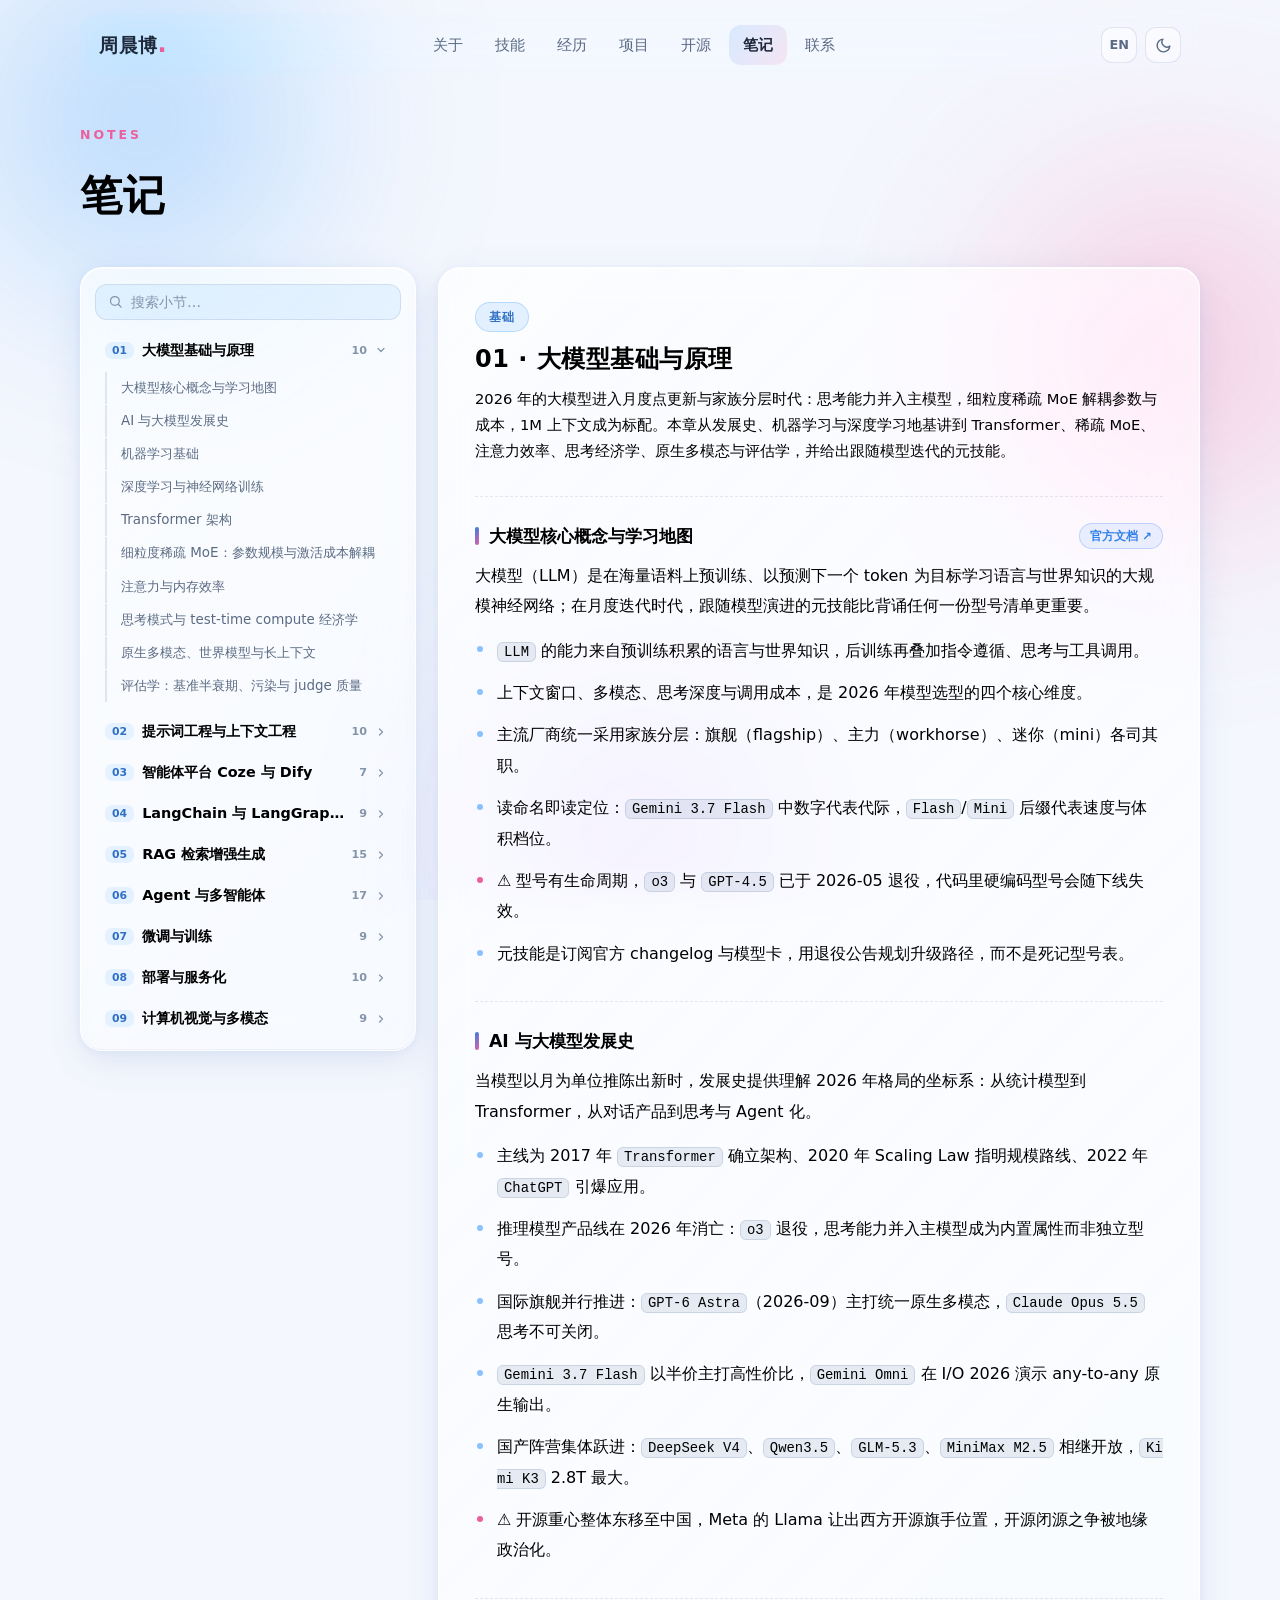
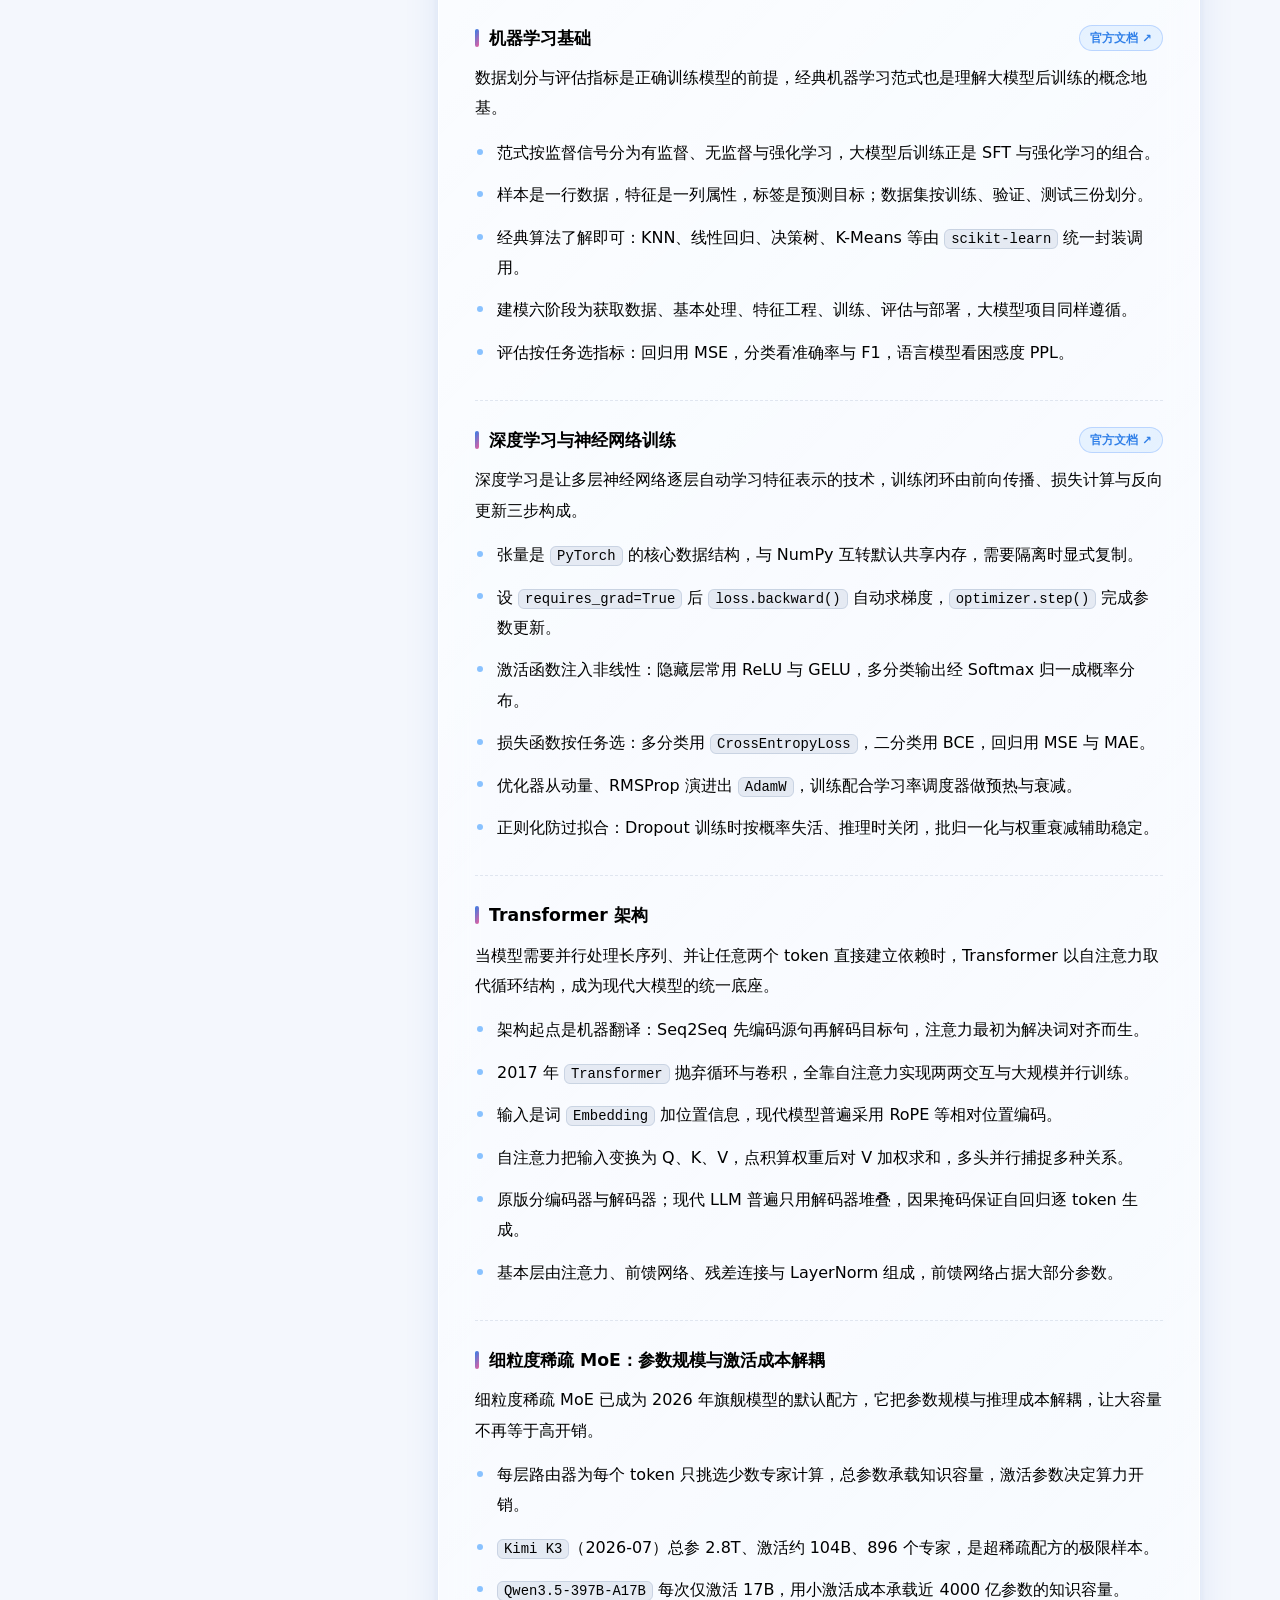
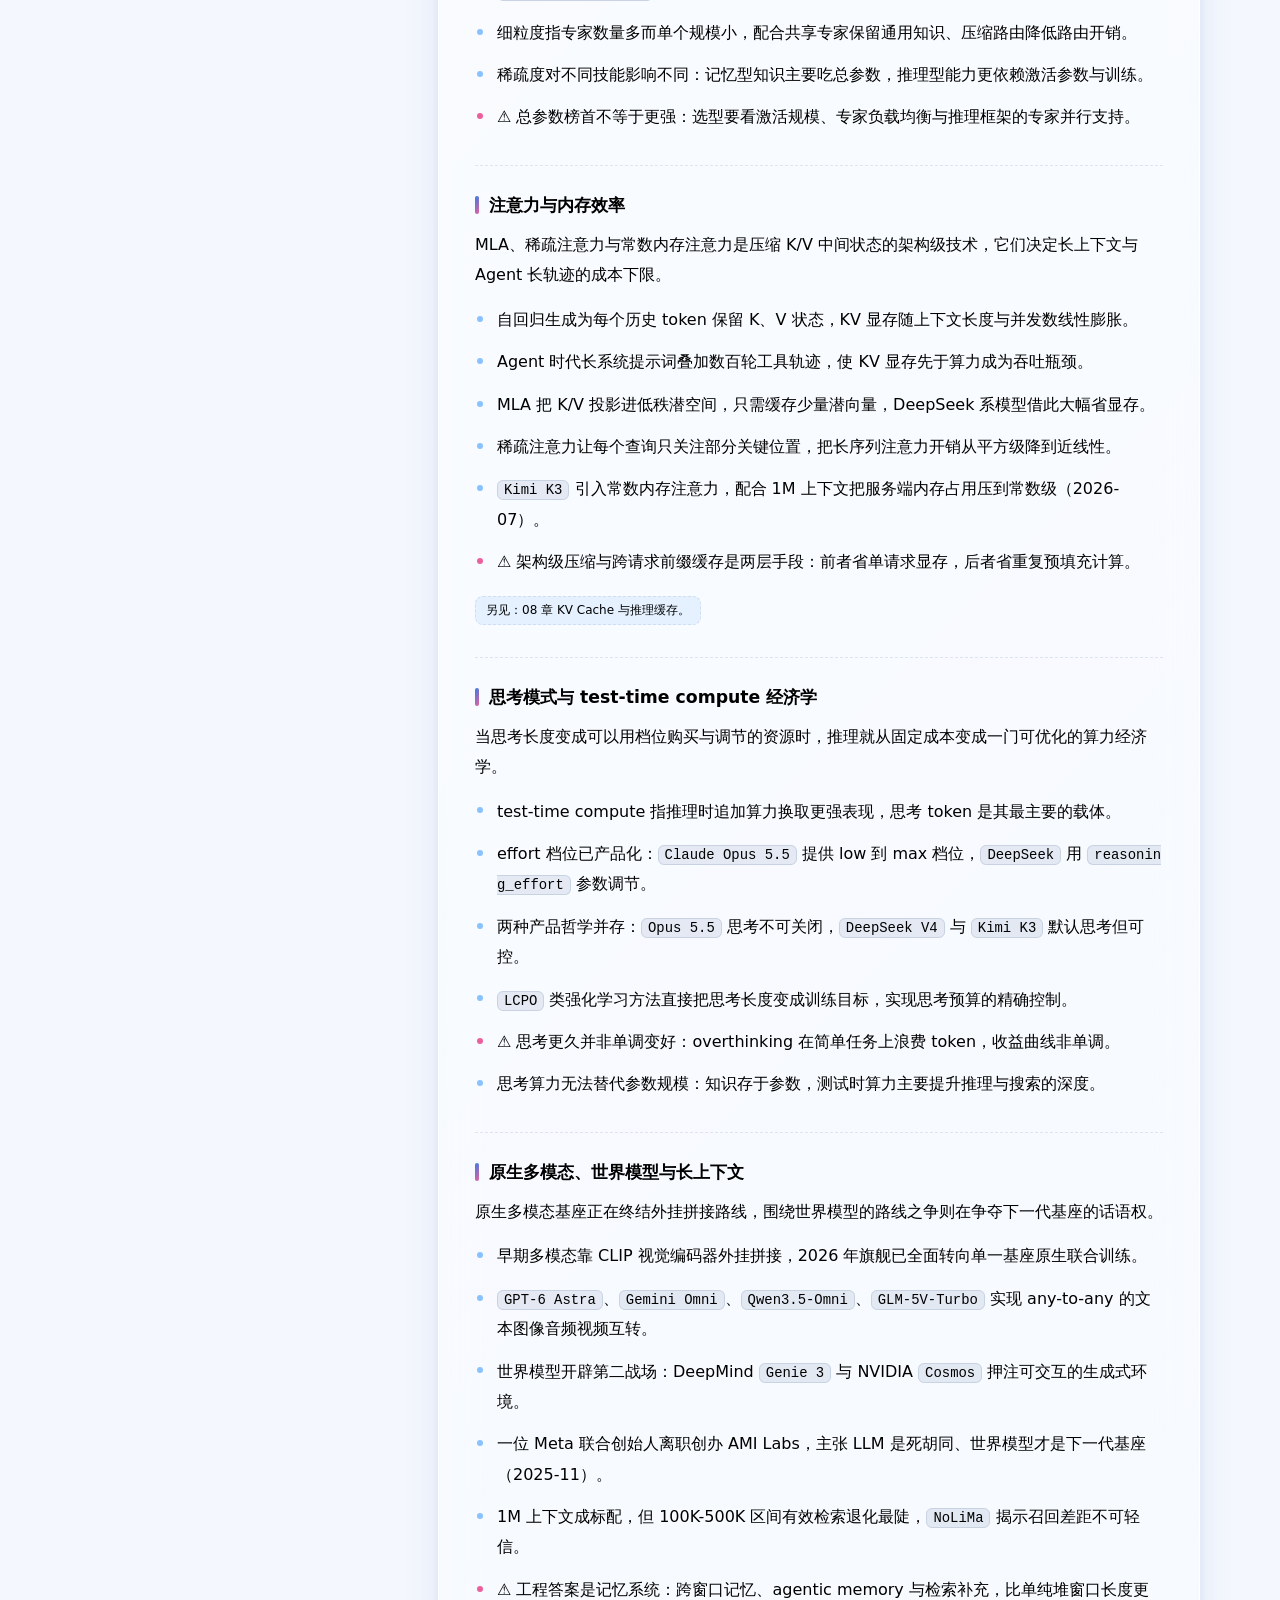
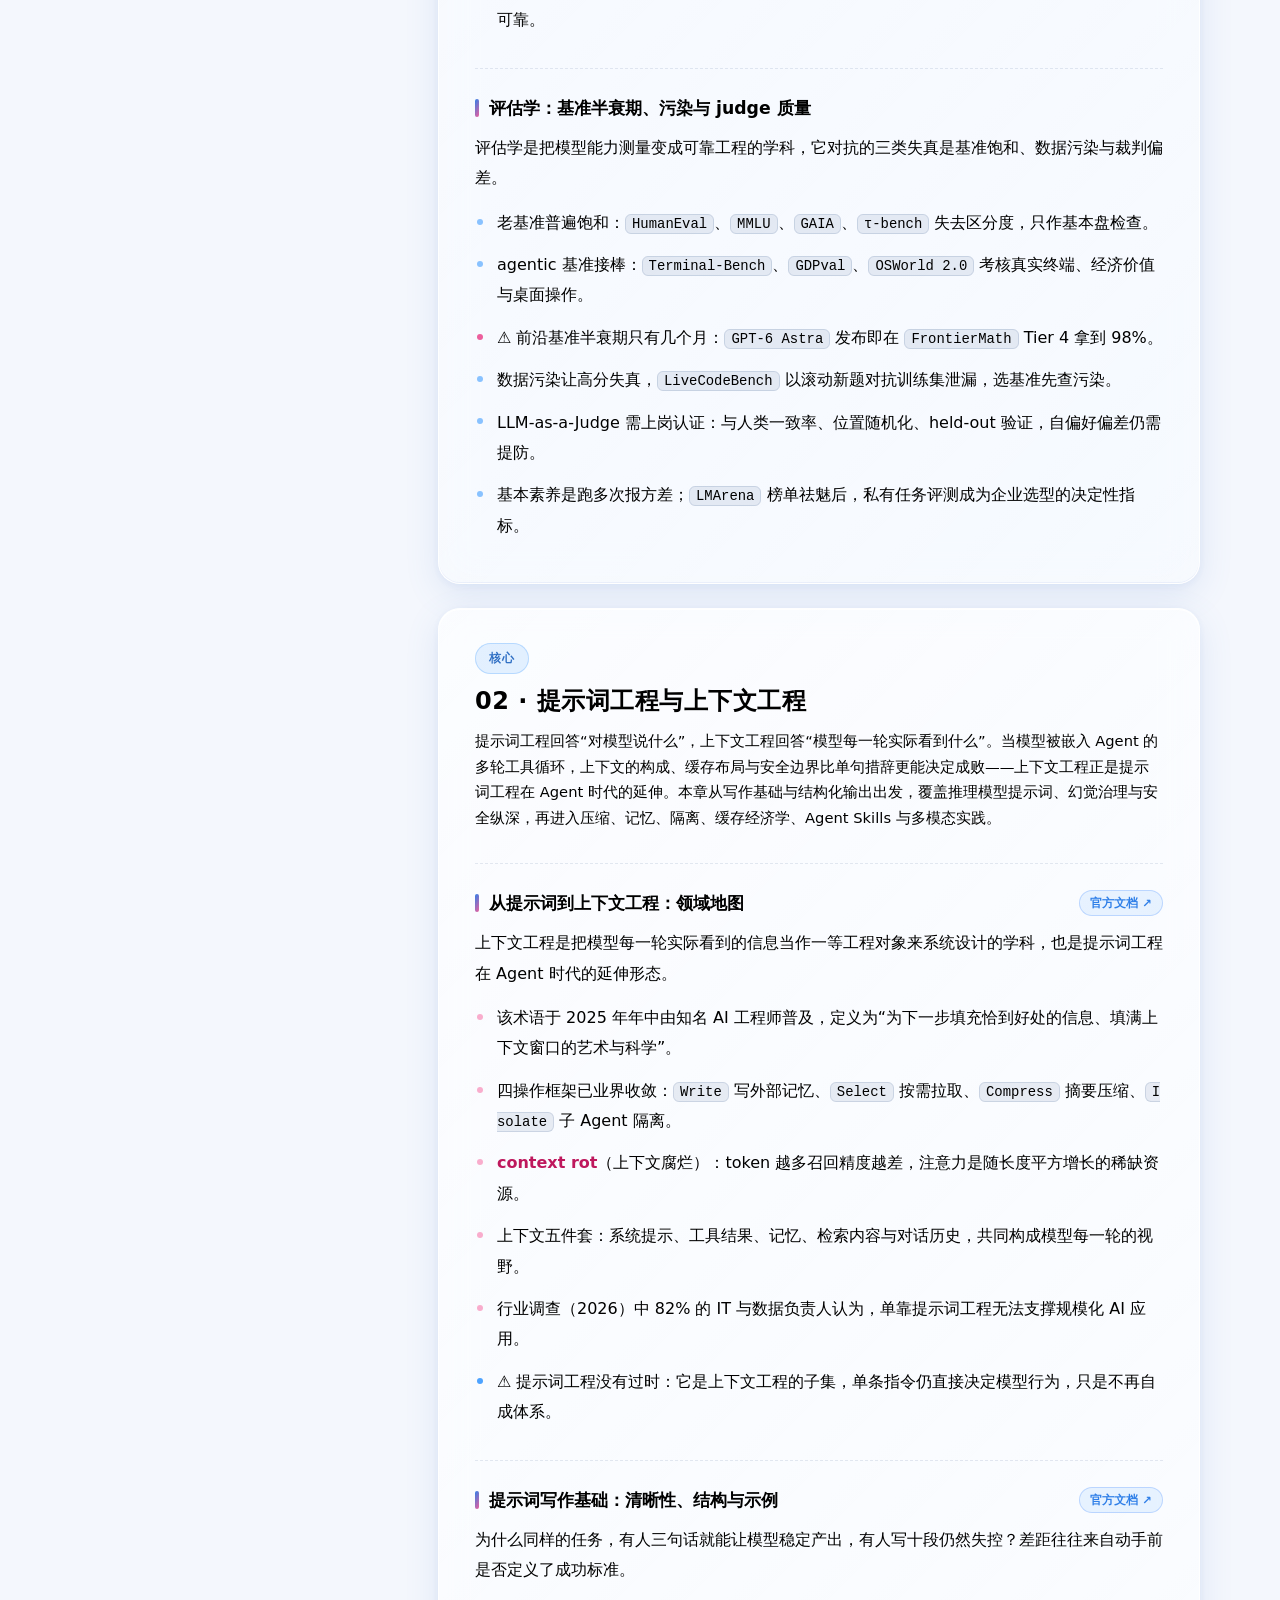
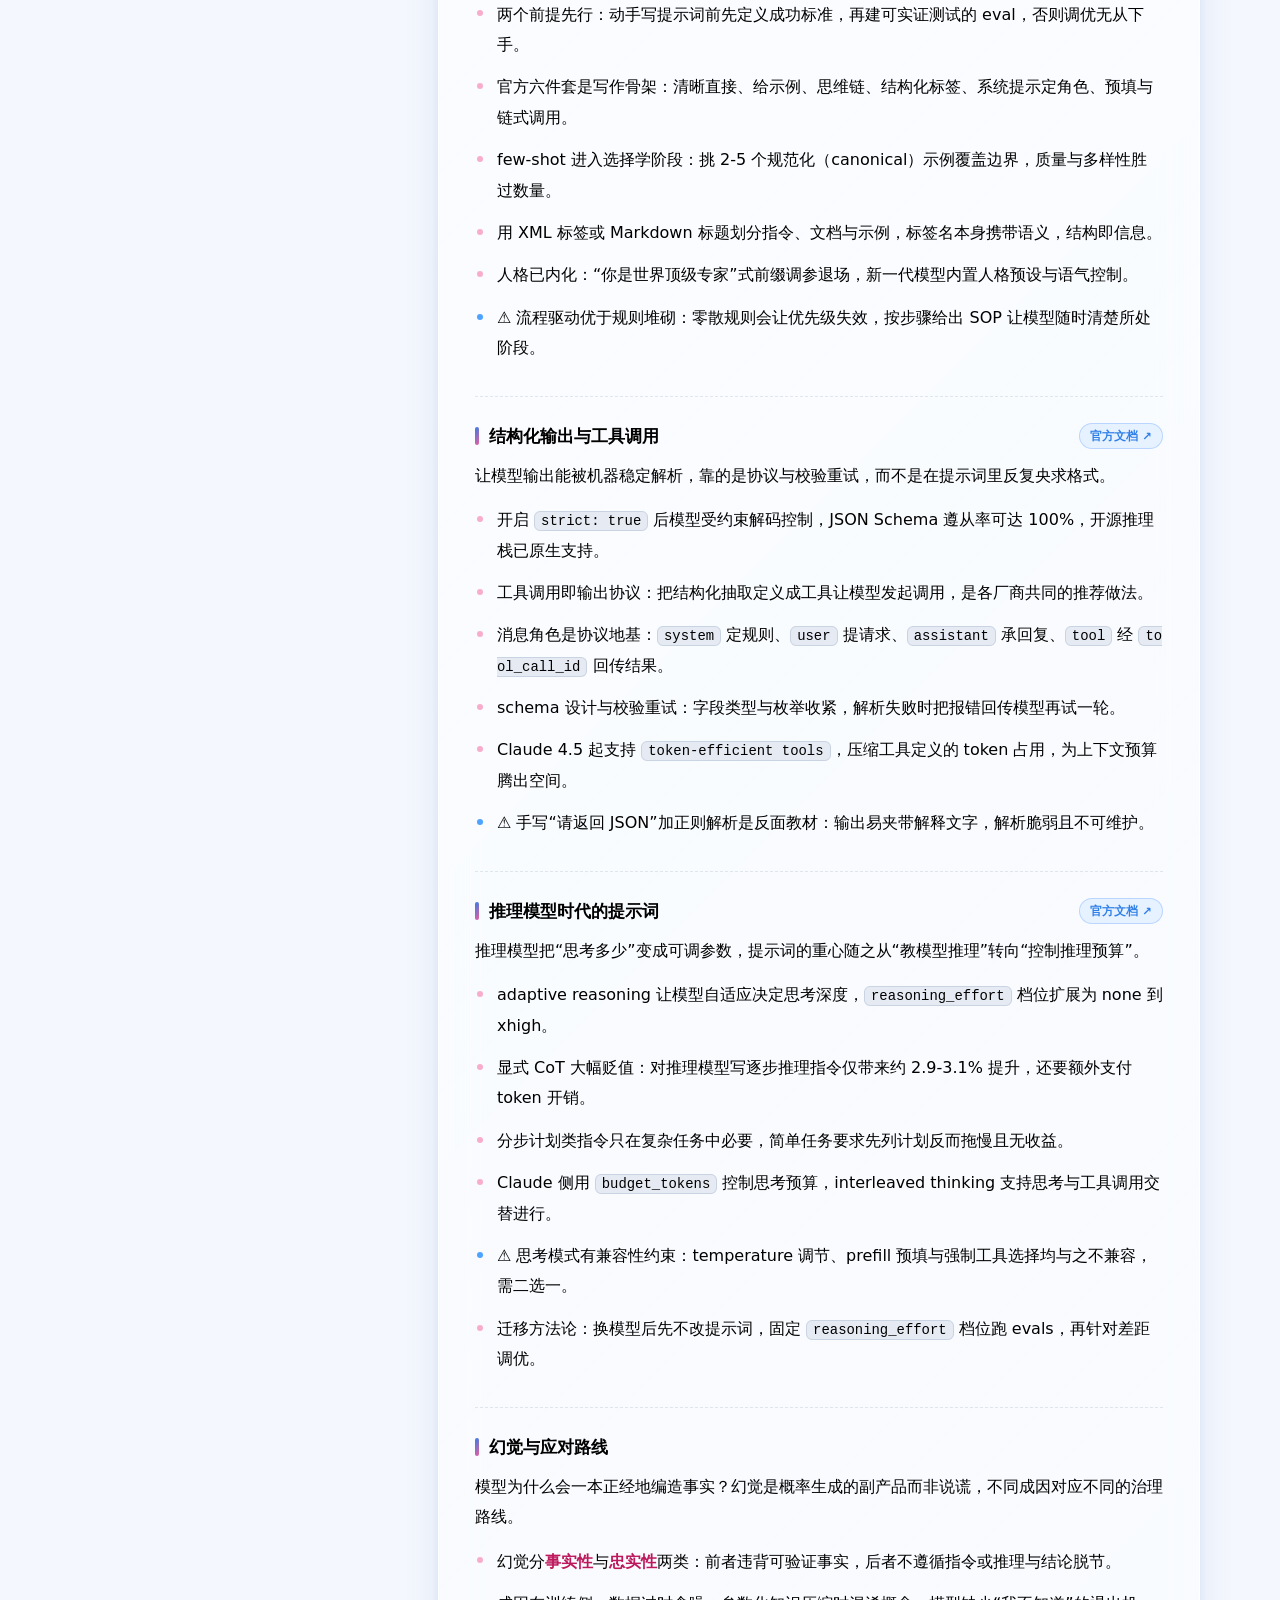
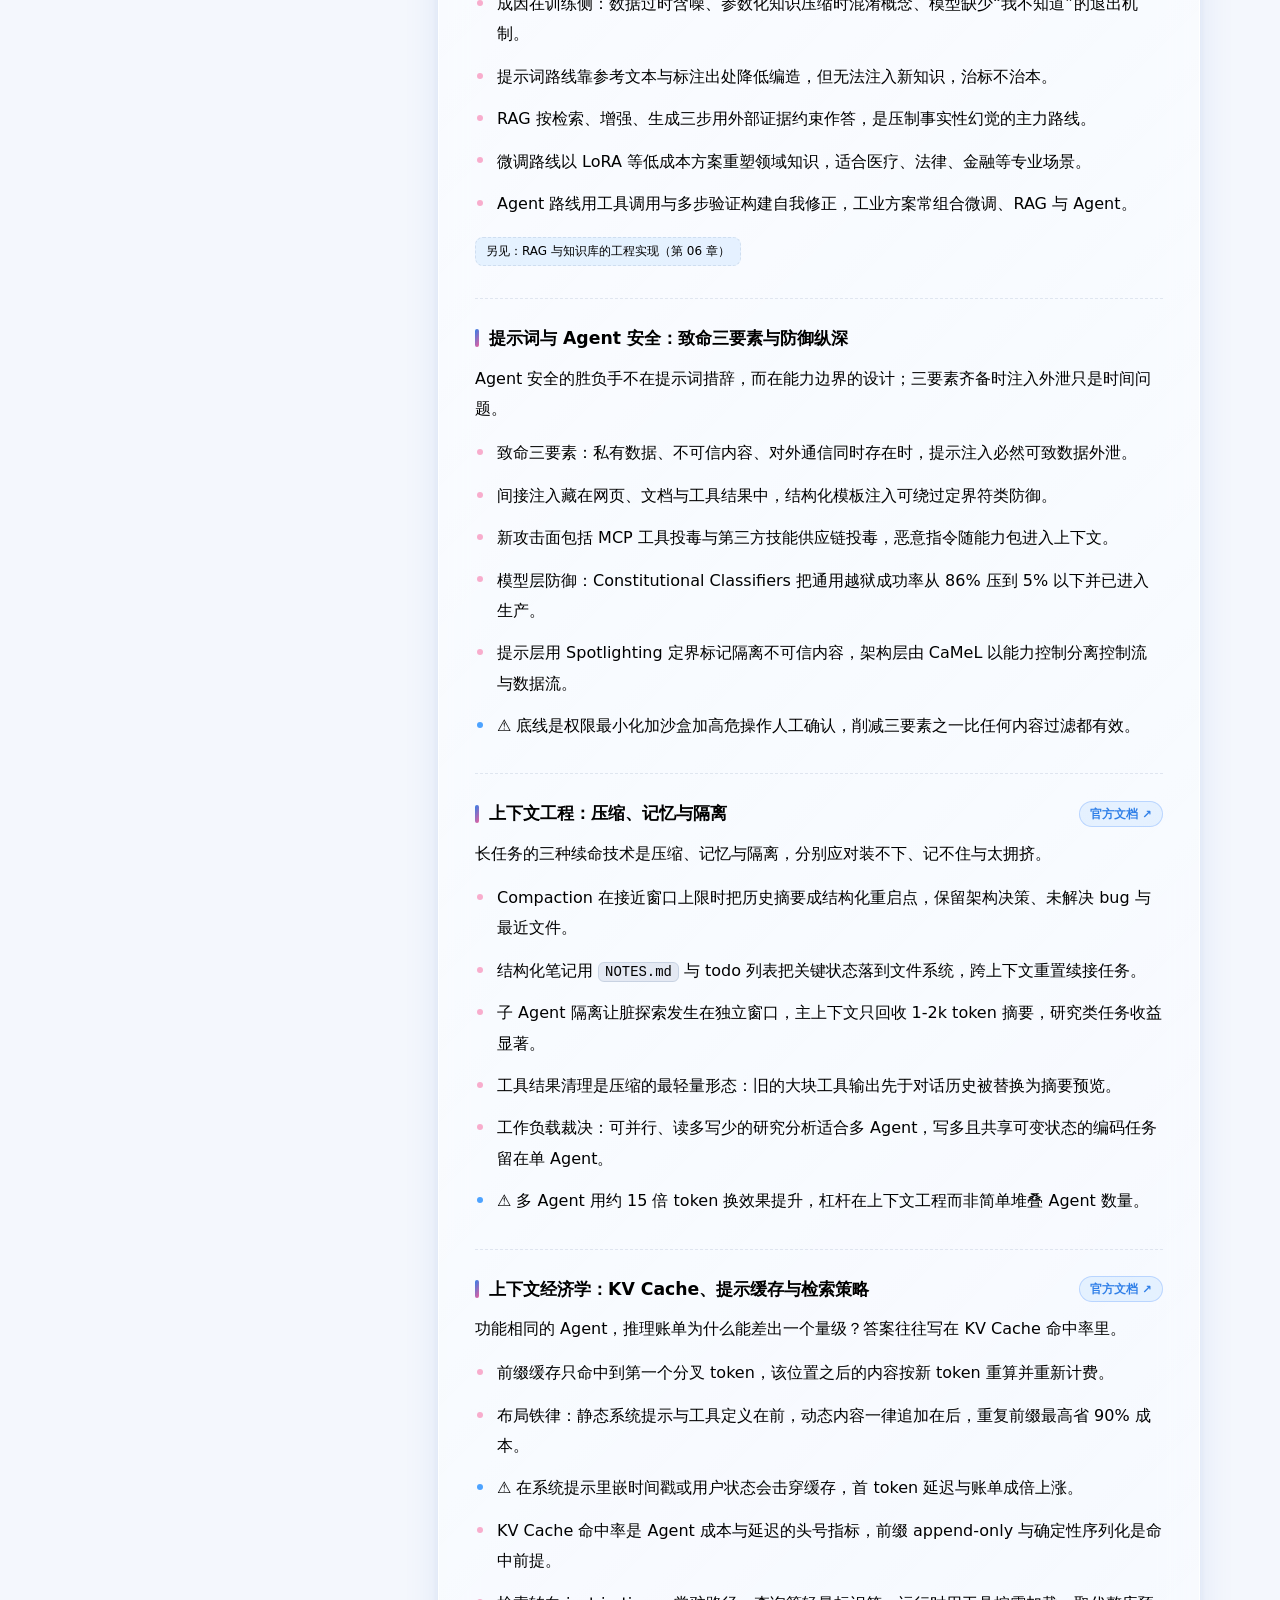
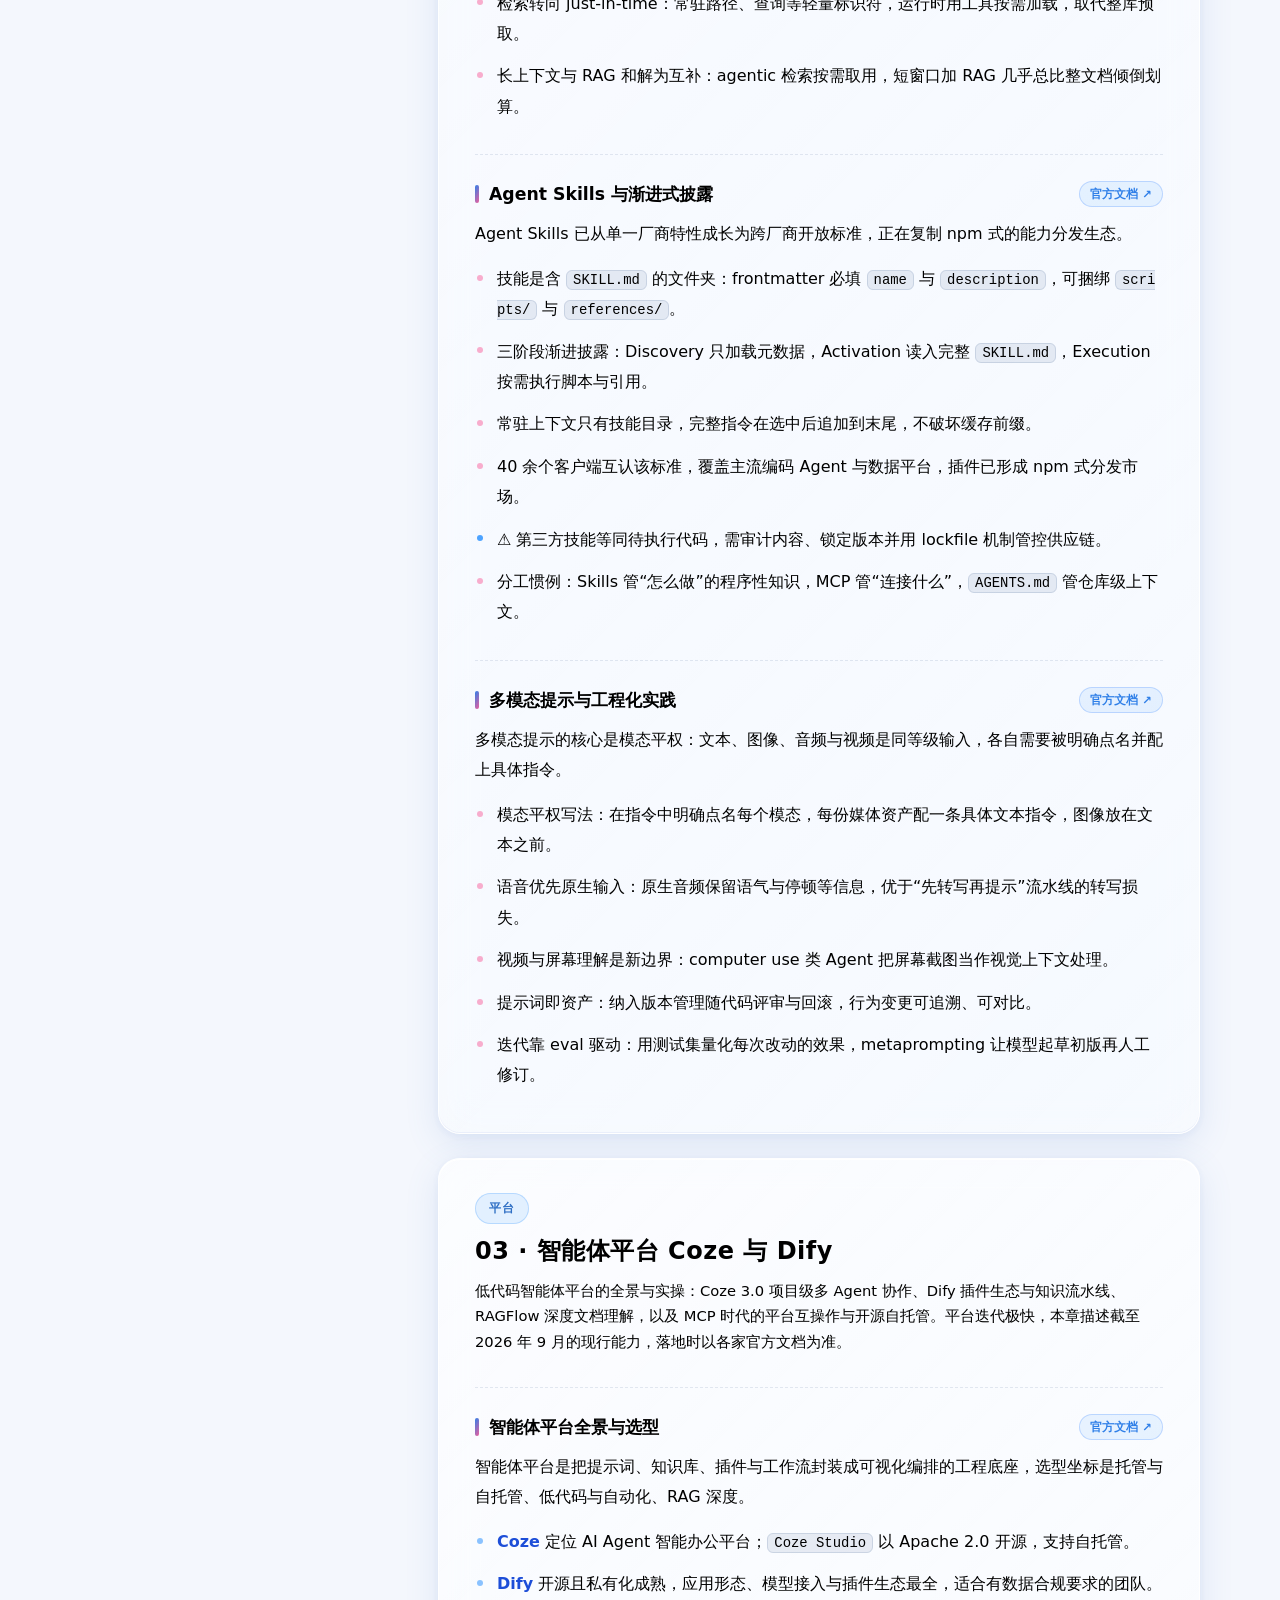
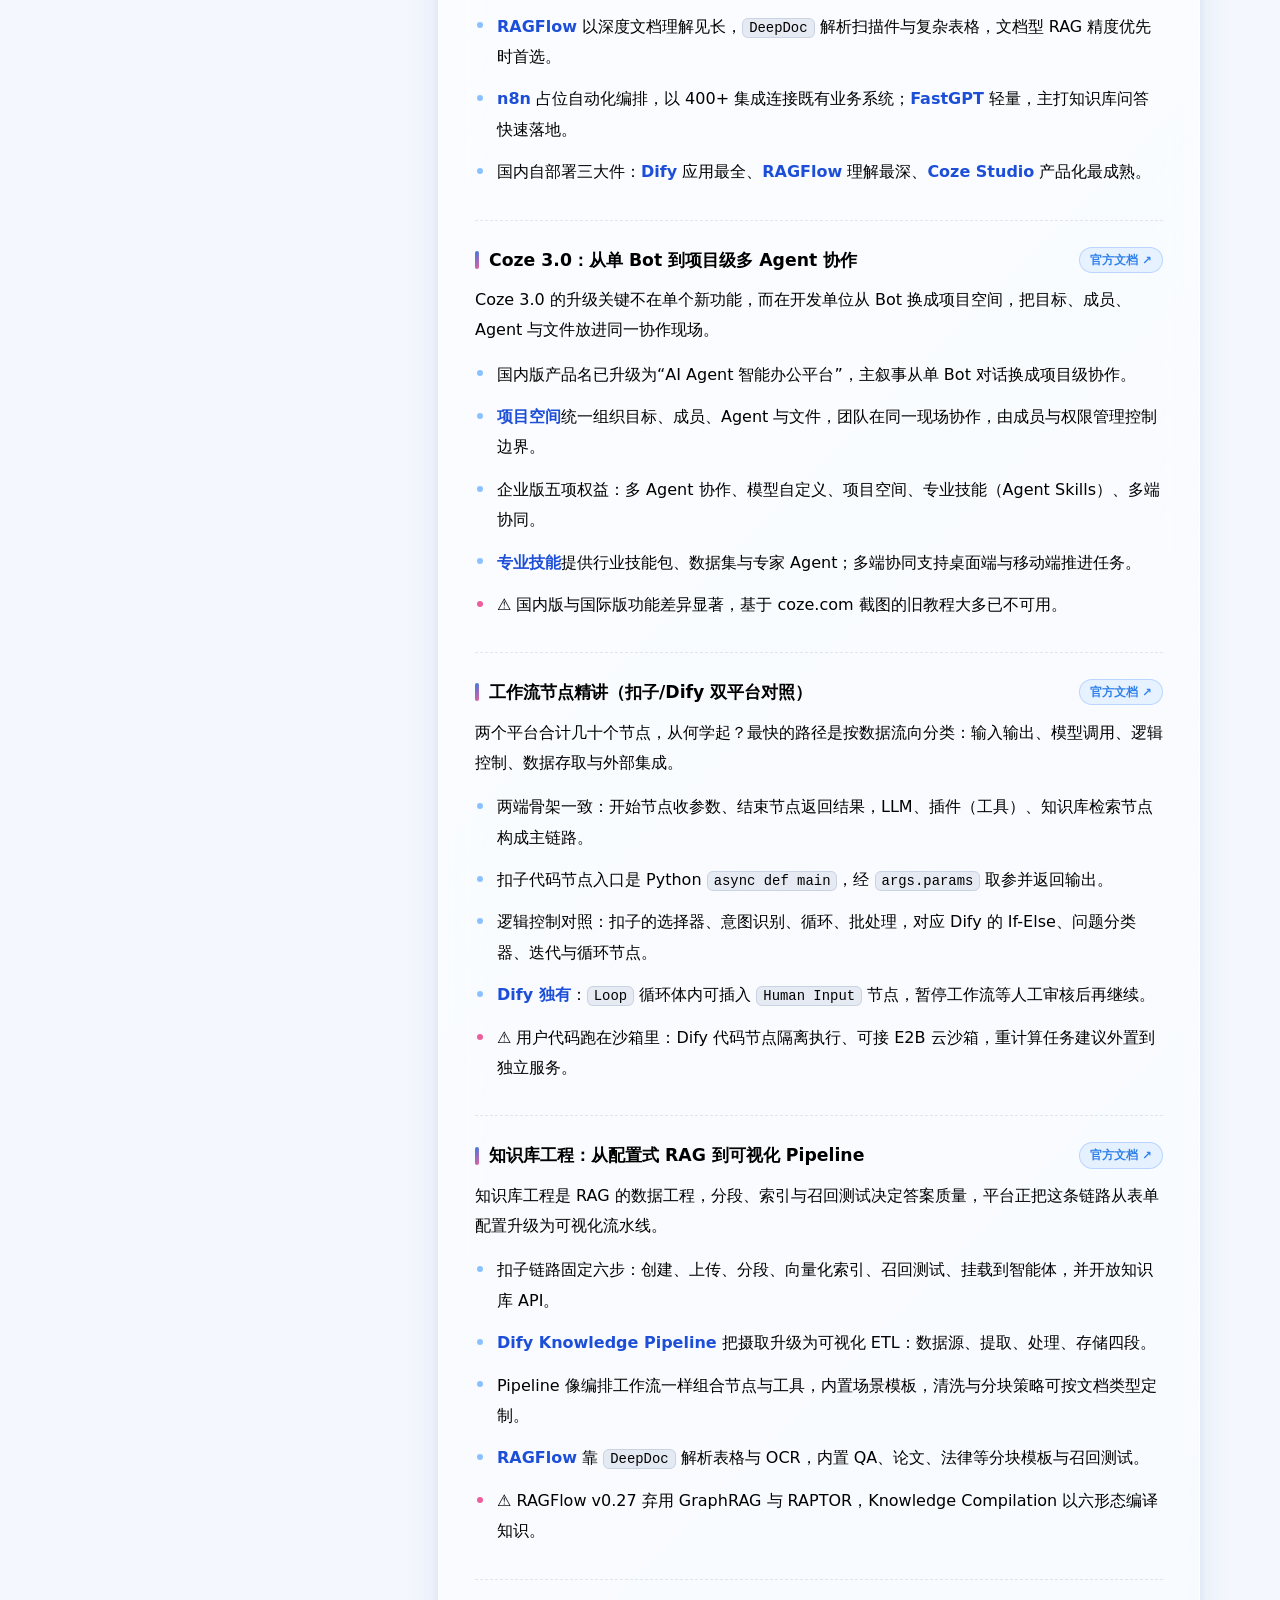
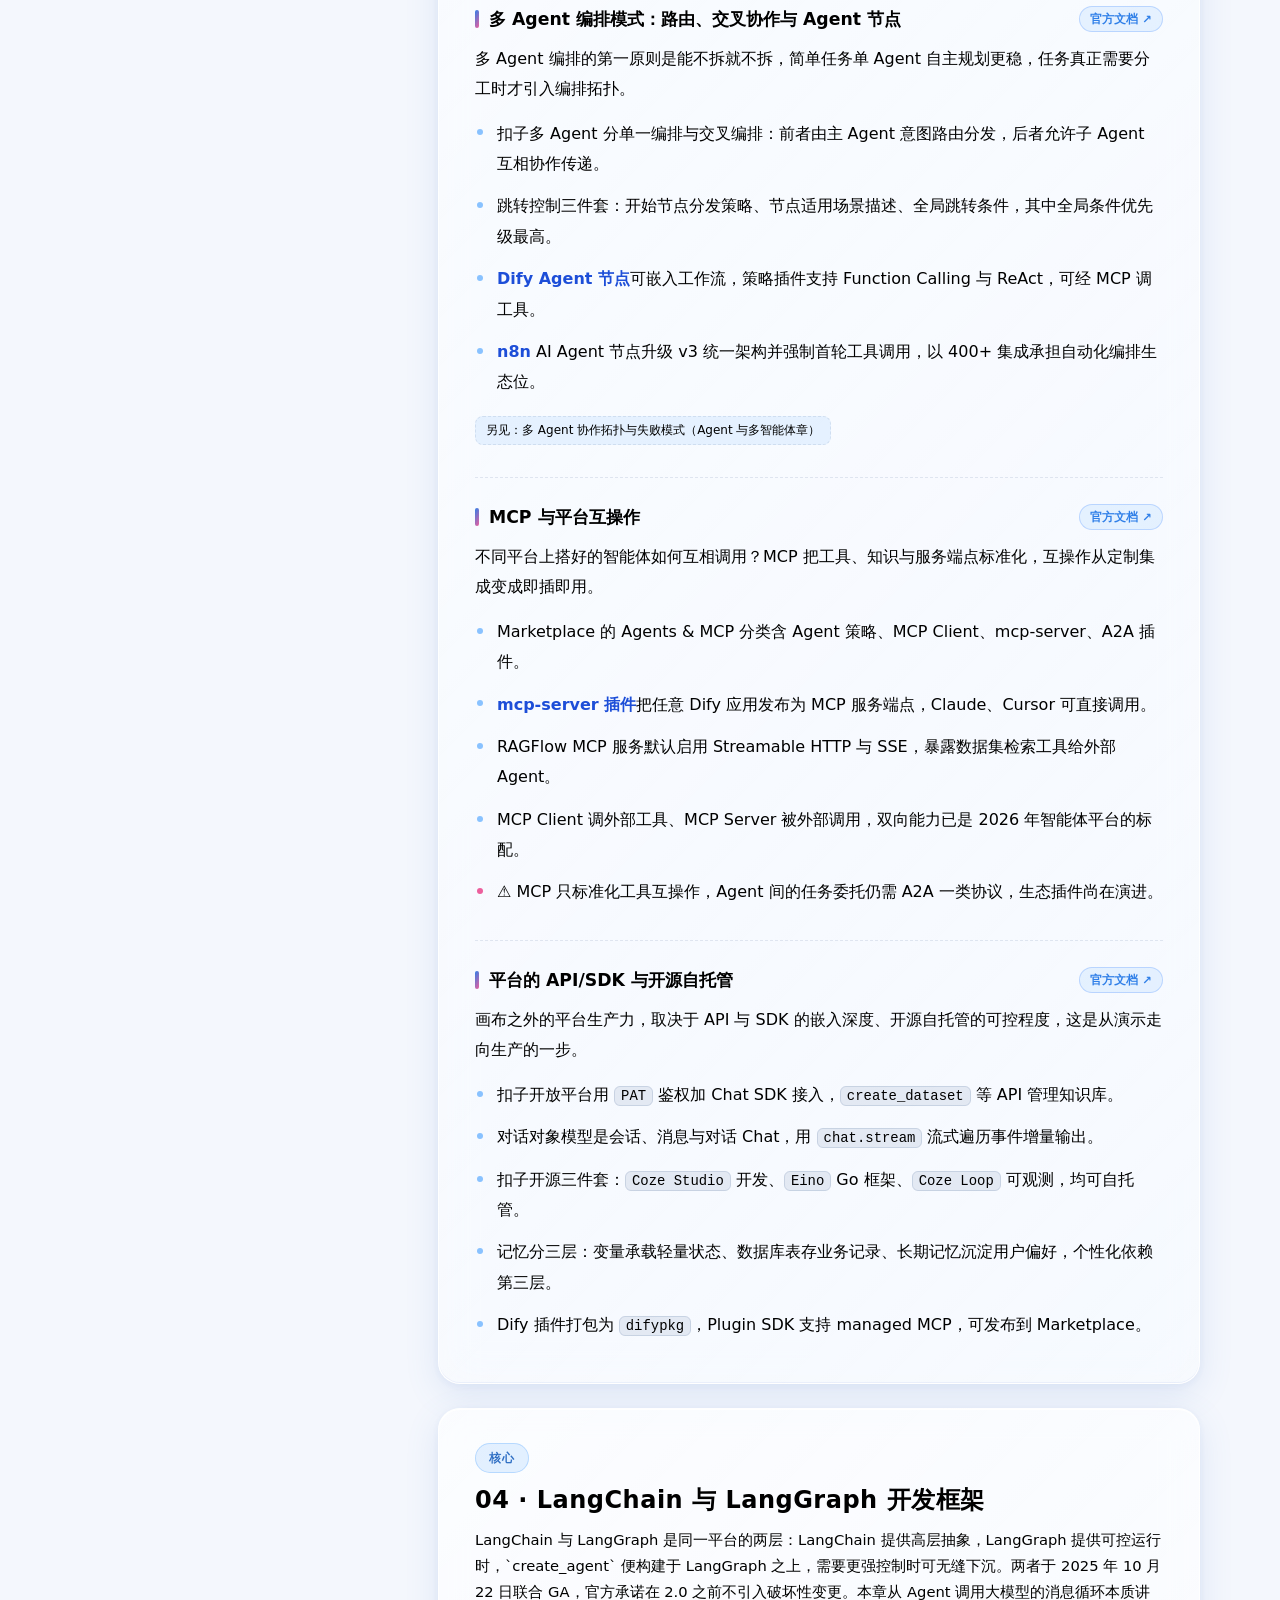
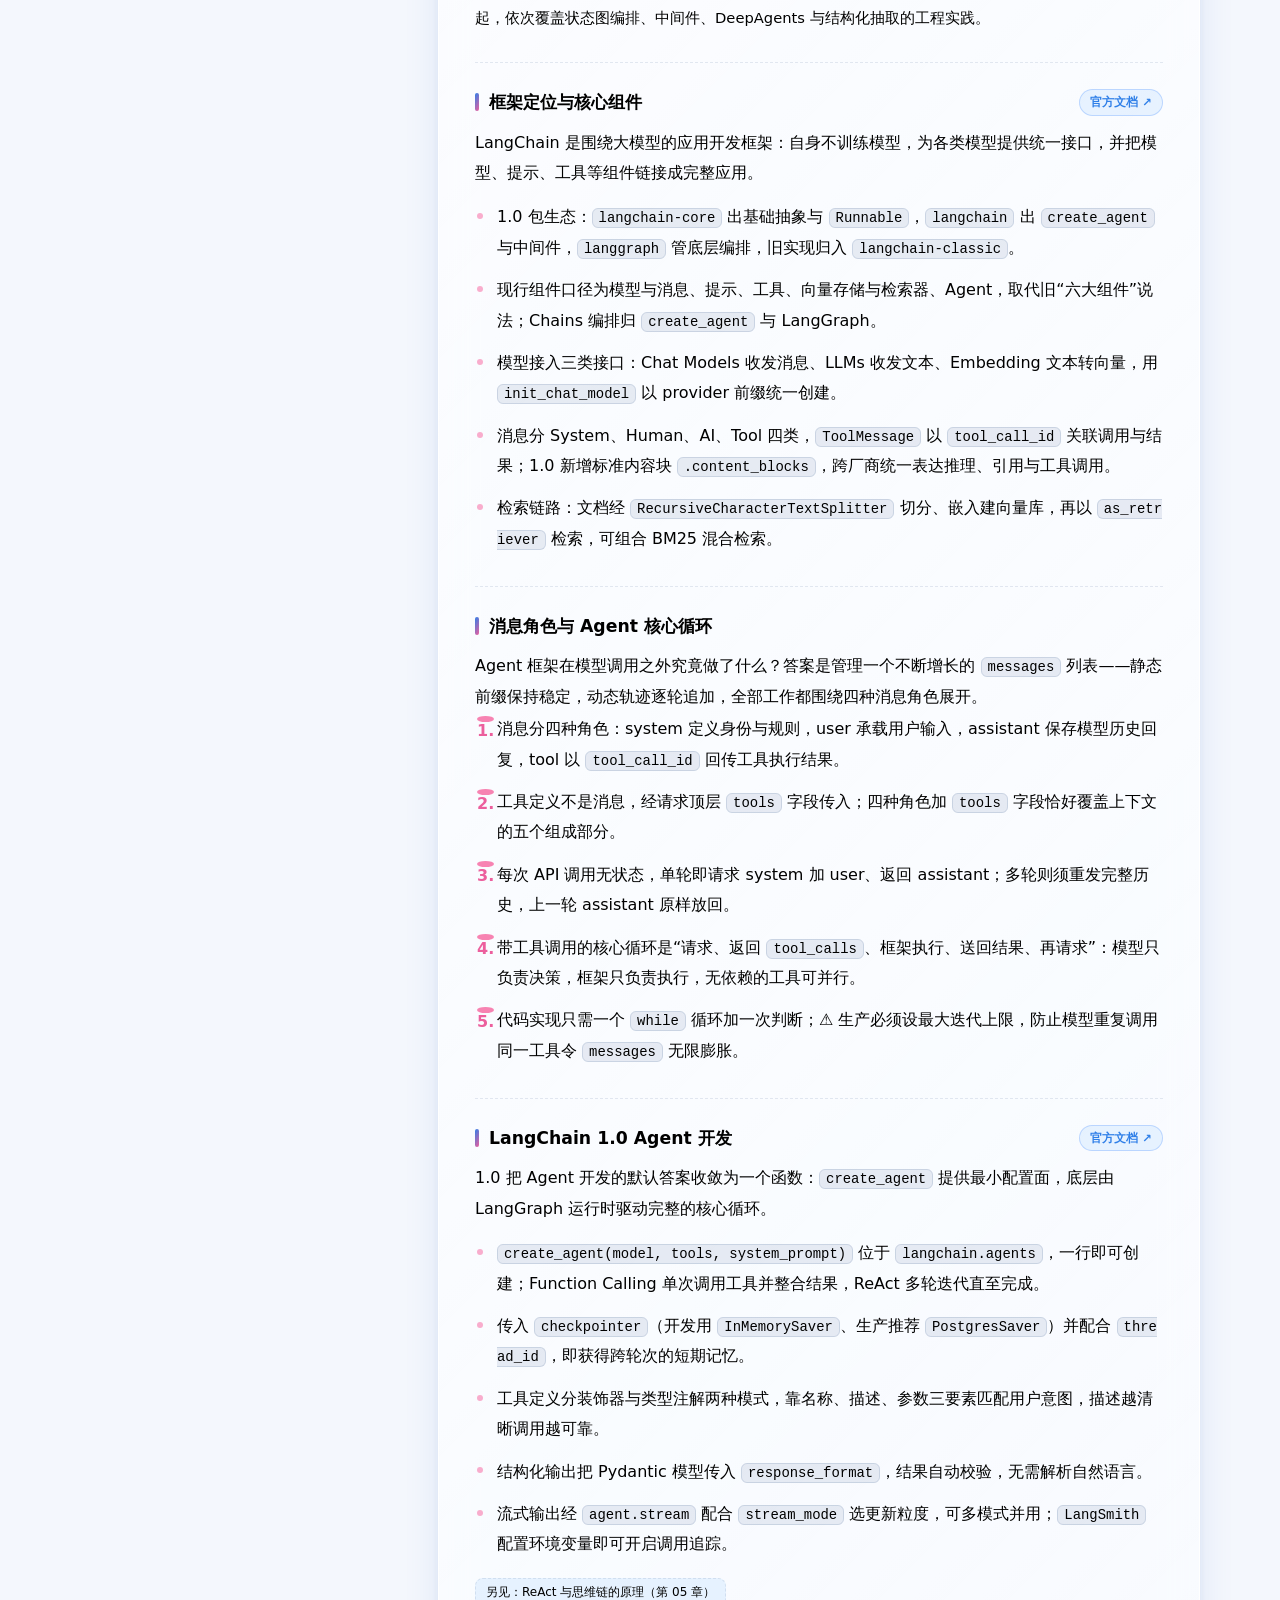
==== commit ed12b457: "feat: 学习笔记 v4 —— 基于 2026-09 调研重构为 9 章大模型核心体系（96 节/496 要点），全量更新过时知识" ====
--- a/notes.html
+++ b/notes.html
@@ -4,7 +4,7 @@
   <meta charset="UTF-8" />
   <meta name="viewport" content="width=device-width, initial-scale=1.0" />
   <title>笔记 · 周晨博 · AI 应用开发工程师 | Agent / RAG</title>
-  <meta name="description" content="大模型应用开发知识笔记：Python、数据库、大模型原理、提示词工程、LangChain、RAG、Agent/MCP、智能体平台、微调、部署等 12 大知识域。" />
+  <meta name="description" content="以大模型开发为核心的知识笔记：大模型原理与 2026 格局、提示词与上下文工程、智能体平台、LangChain/LangGraph、RAG、Agent 与多智能体、微调、部署、多模态等 9 大知识域。" />
   <link rel="icon" type="image/svg+xml" href="assets/favicon.svg" />
   <link rel="stylesheet" href="css/style.css" />
   <link rel="stylesheet" href="css/notes.css" />
@@ -80,7 +80,7 @@
   <div class="toc-mask" id="tocMask" hidden></div>
 
   <footer class="footer">
-    <p><span data-i18n="footer.built">© 2026 周晨博 · 原生 HTML / CSS / JS 构建</span> · <span data-i18n="footer.hosted">托管于 Upma</span></p>
+    <p><span data-i18n="footer.built">© 2026 周晨博 · 原生 HTML / CSS / JS 构建</span></p>
   </footer>
 
   <script src="js/i18n.js"></script>
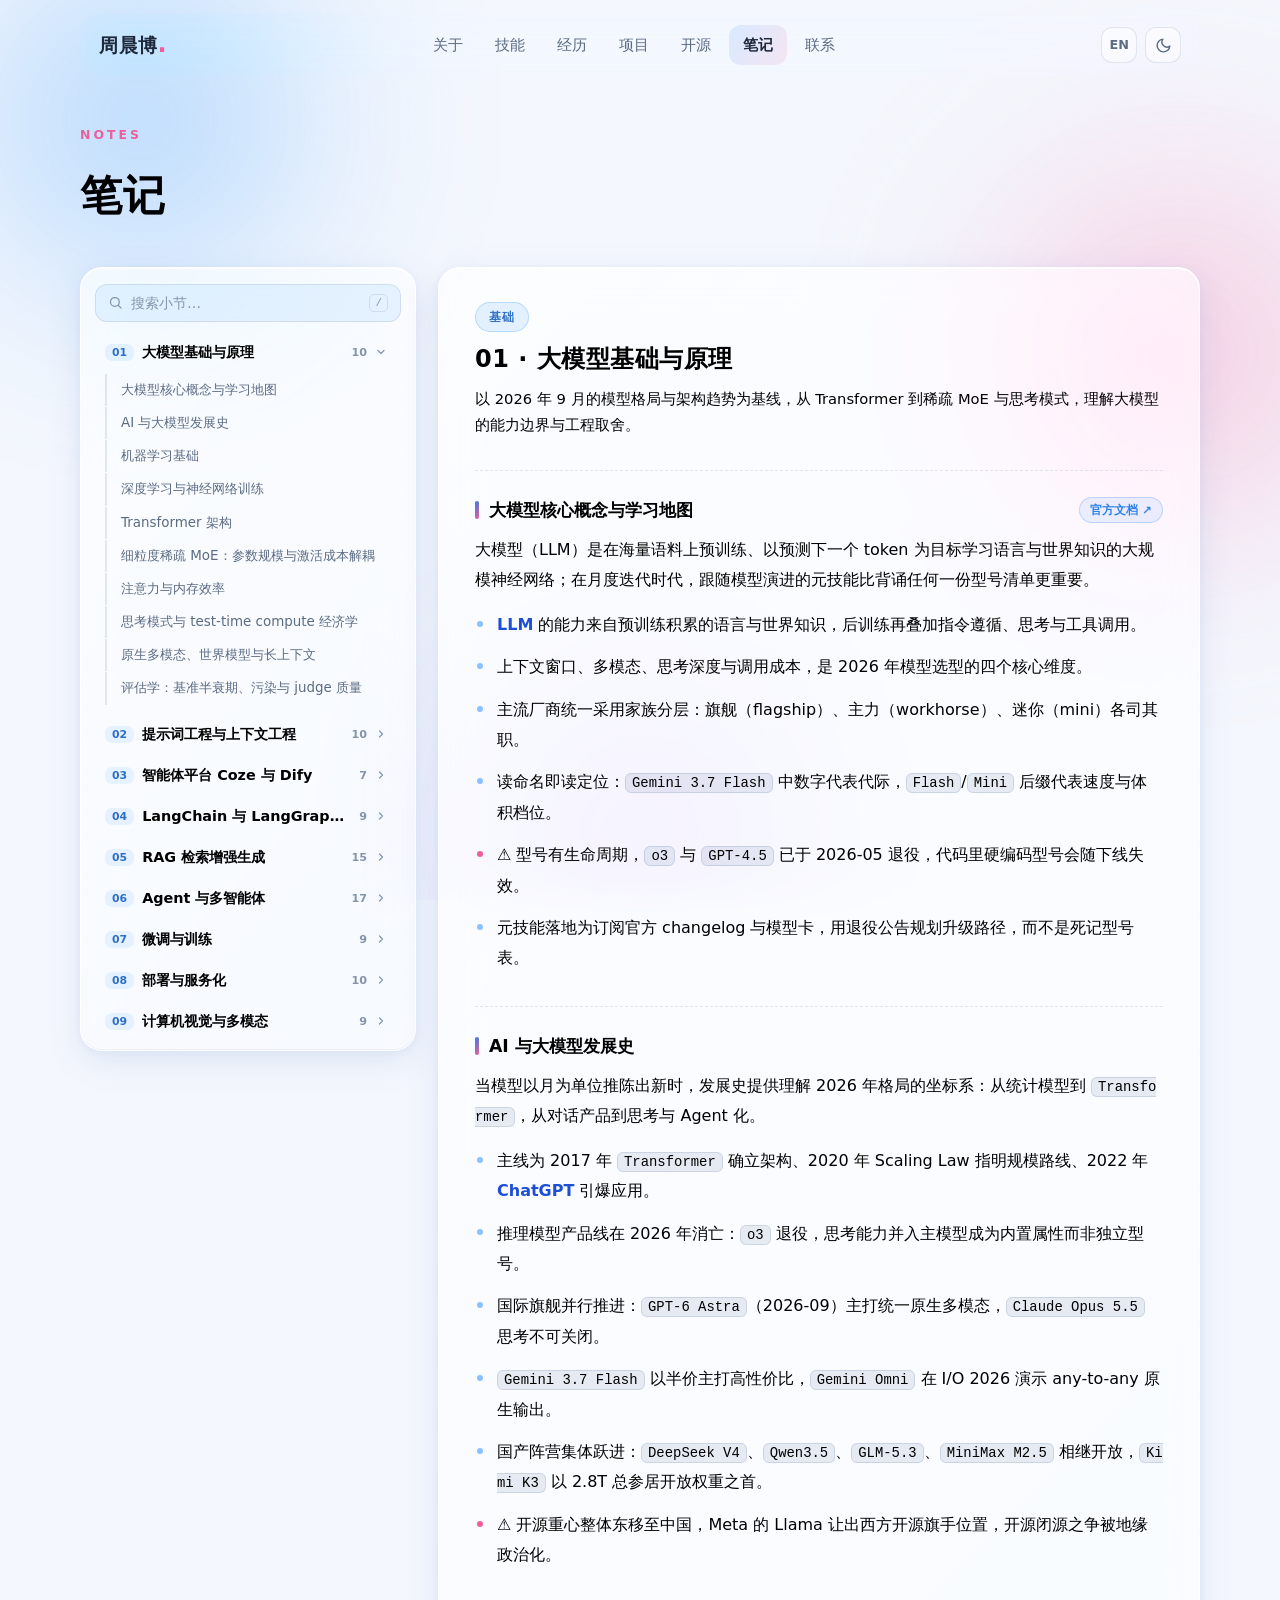
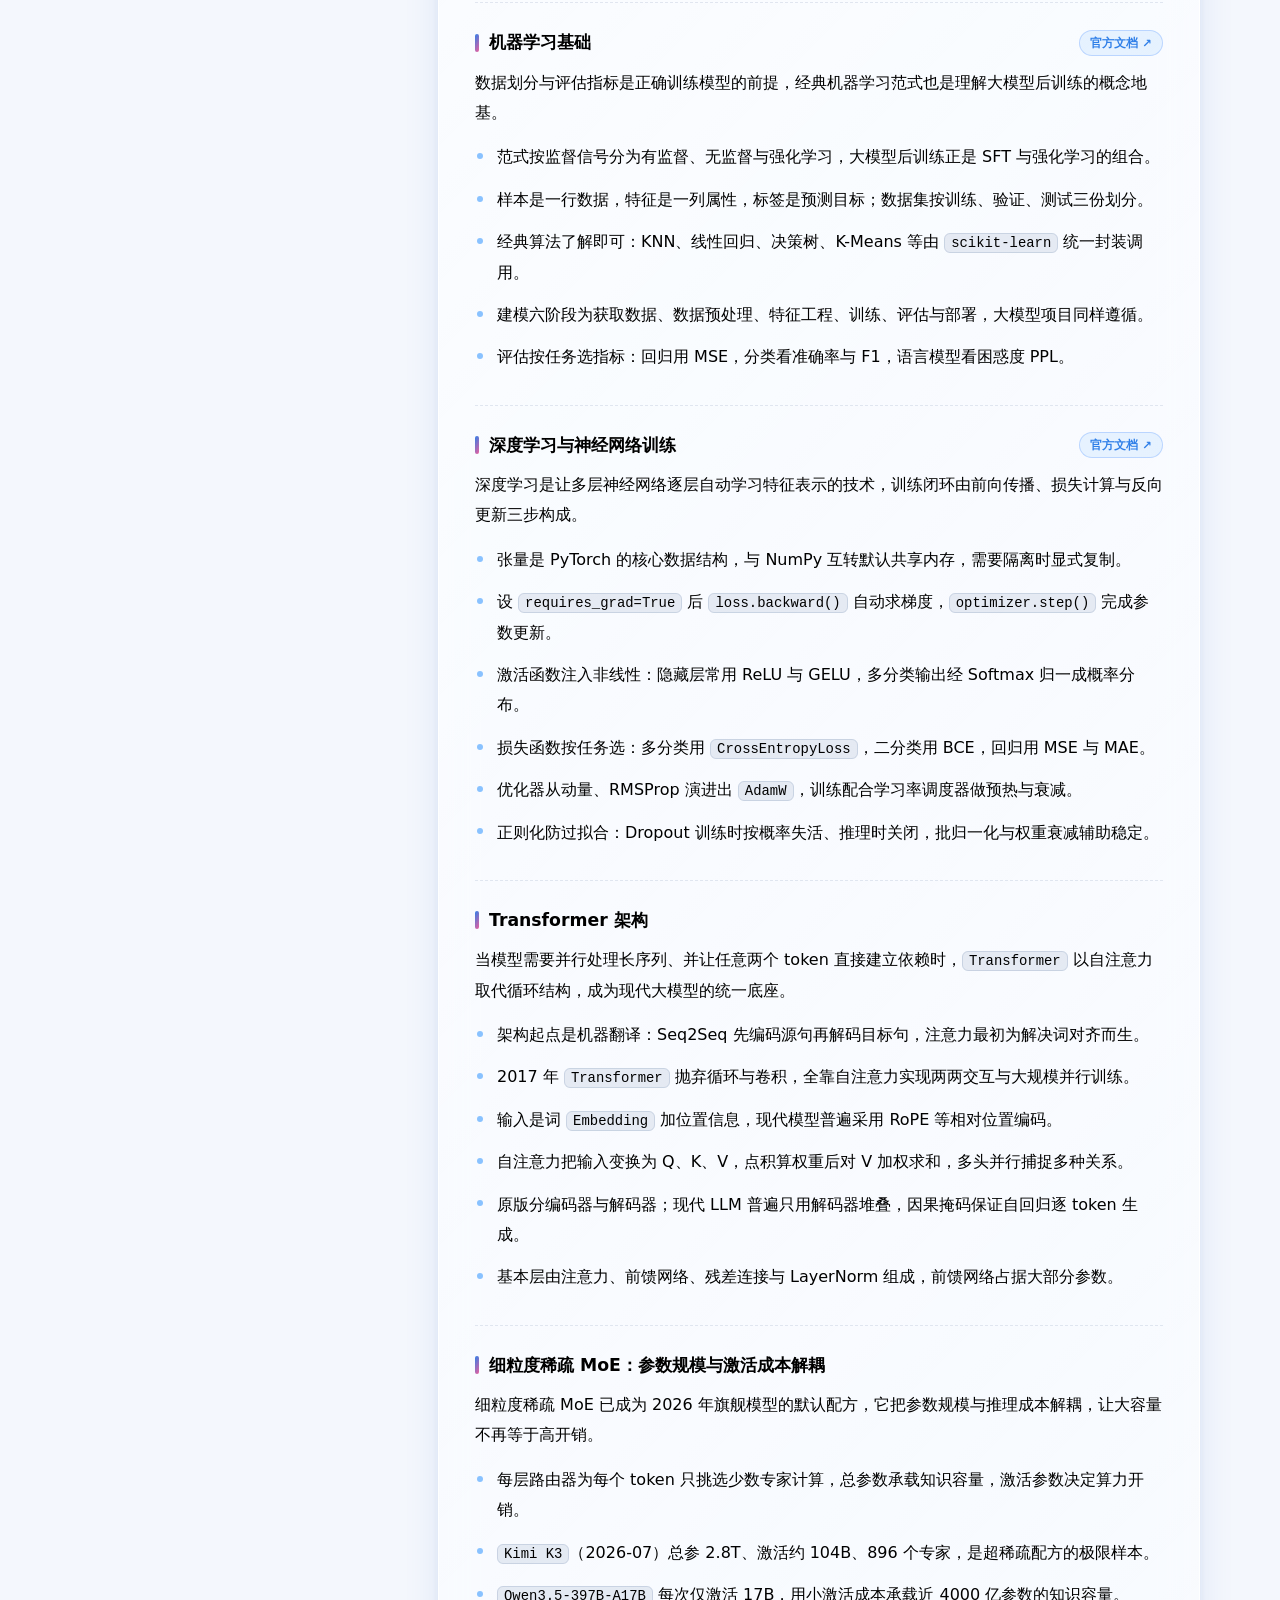
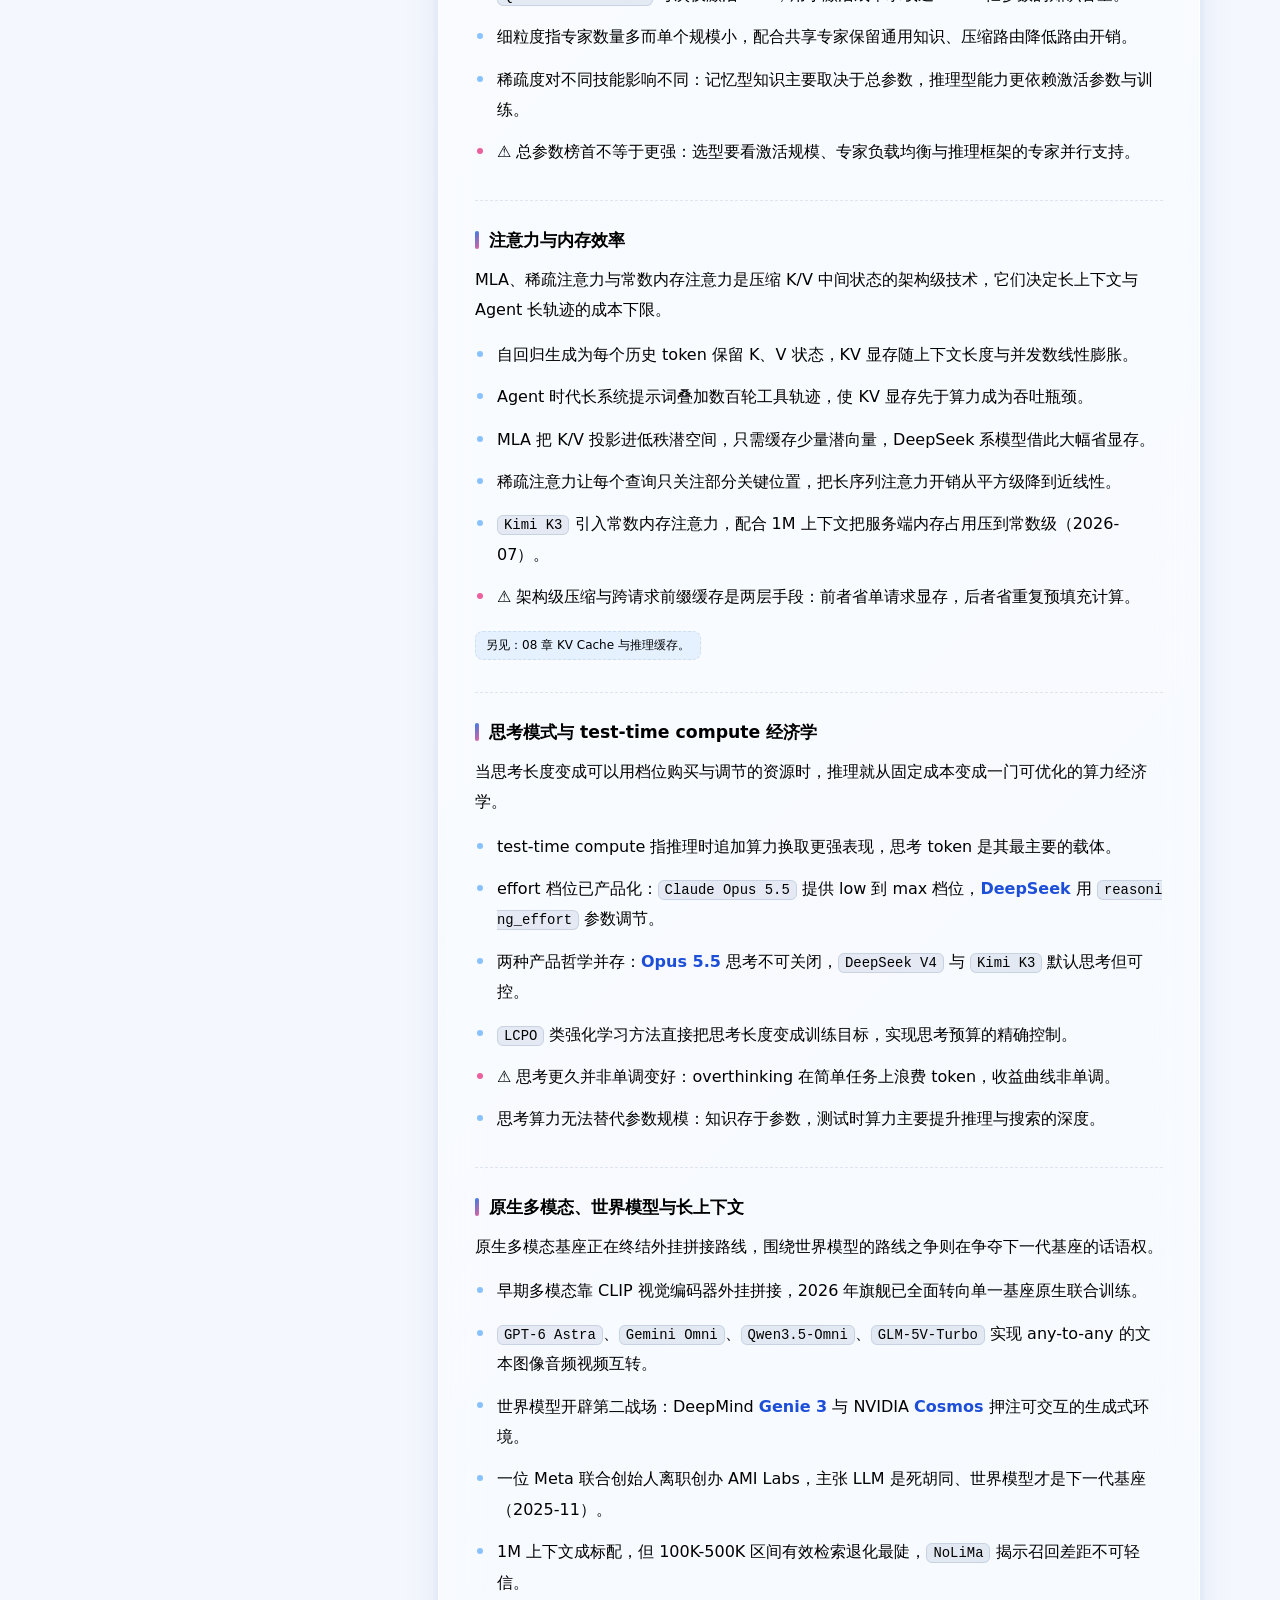
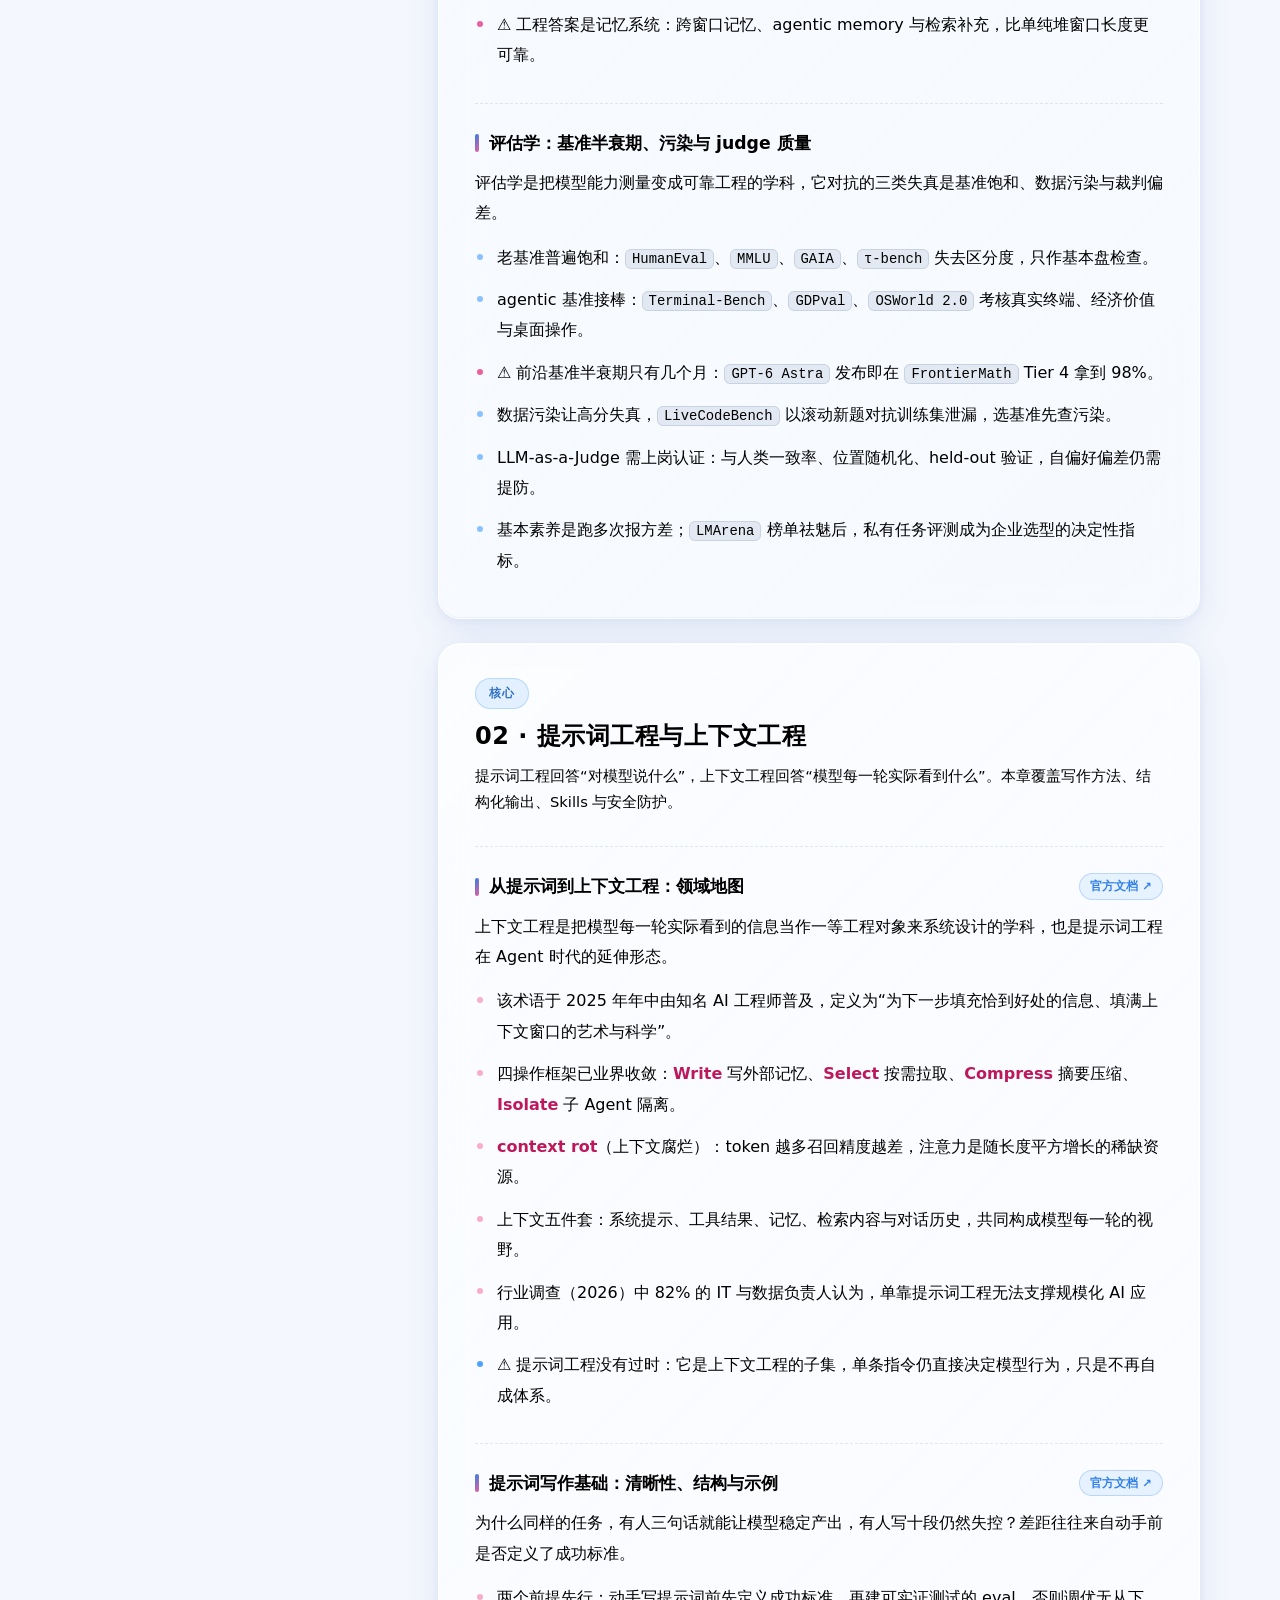
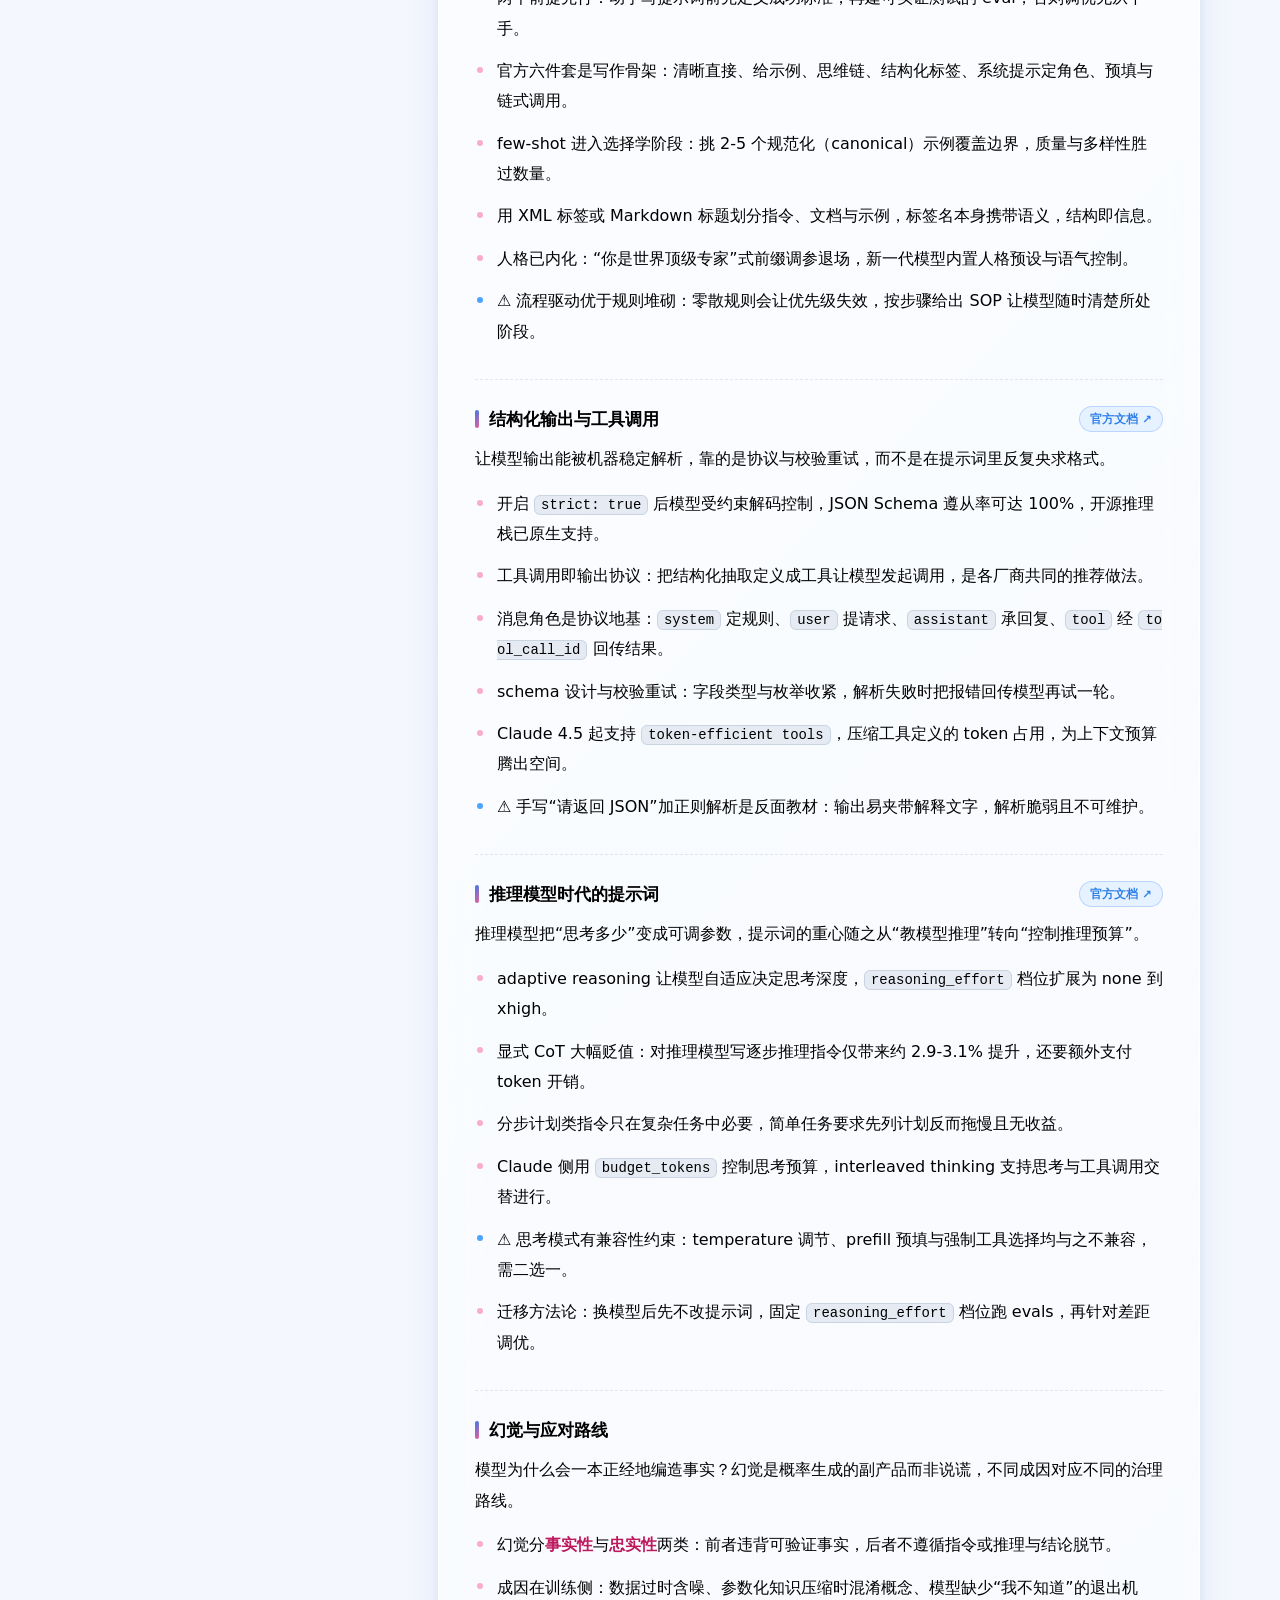
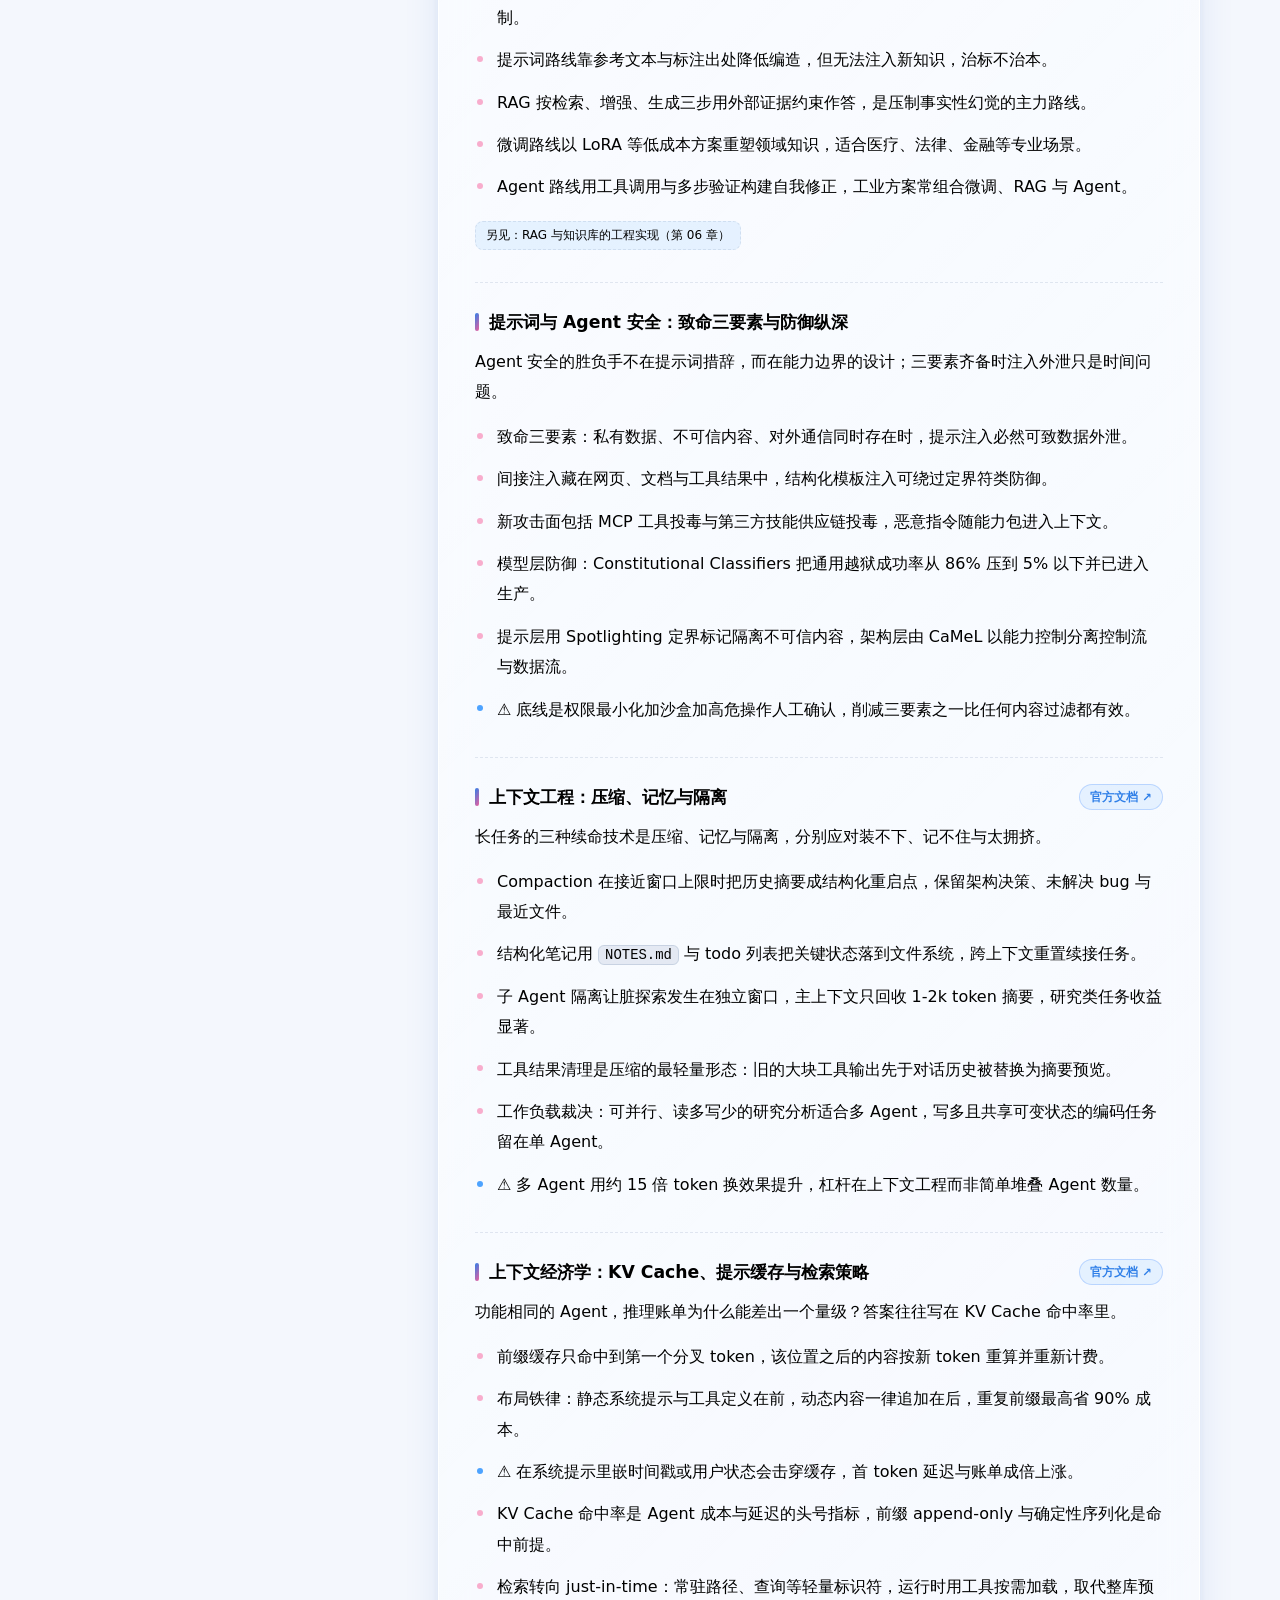
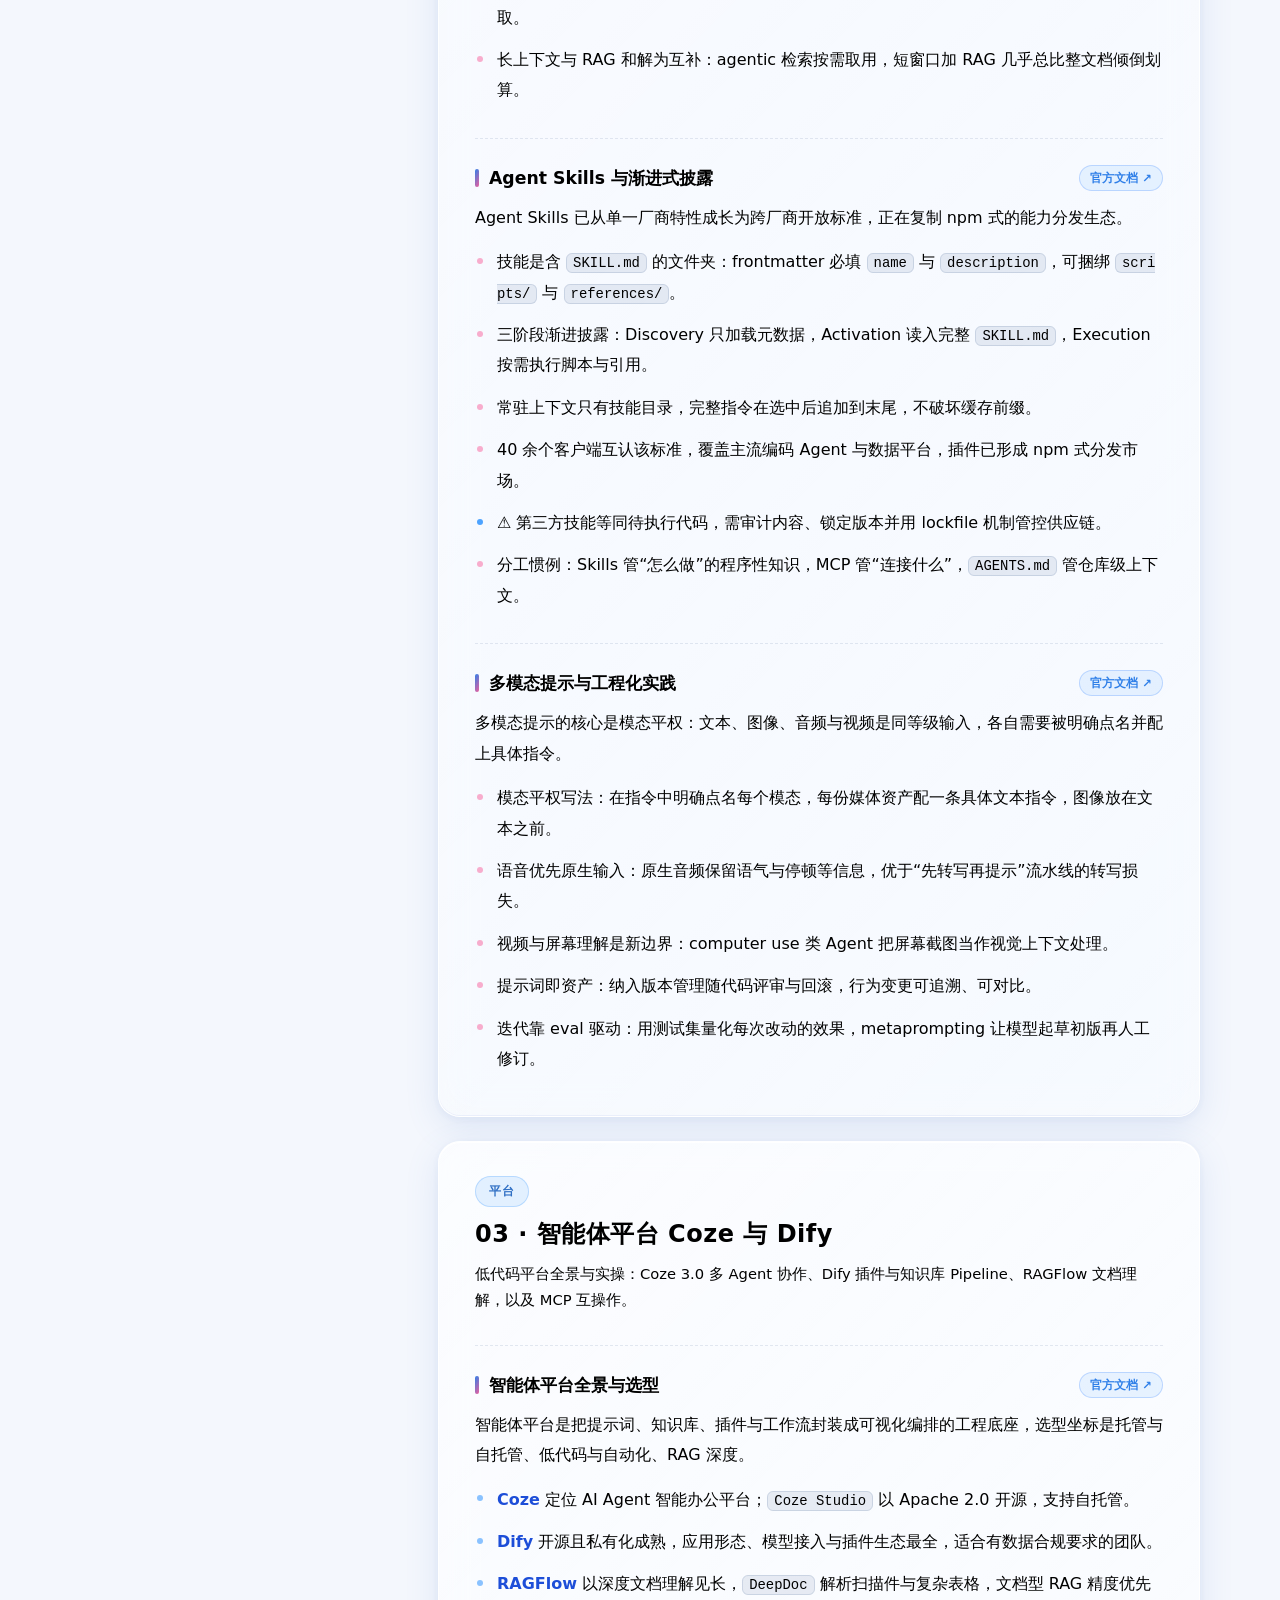
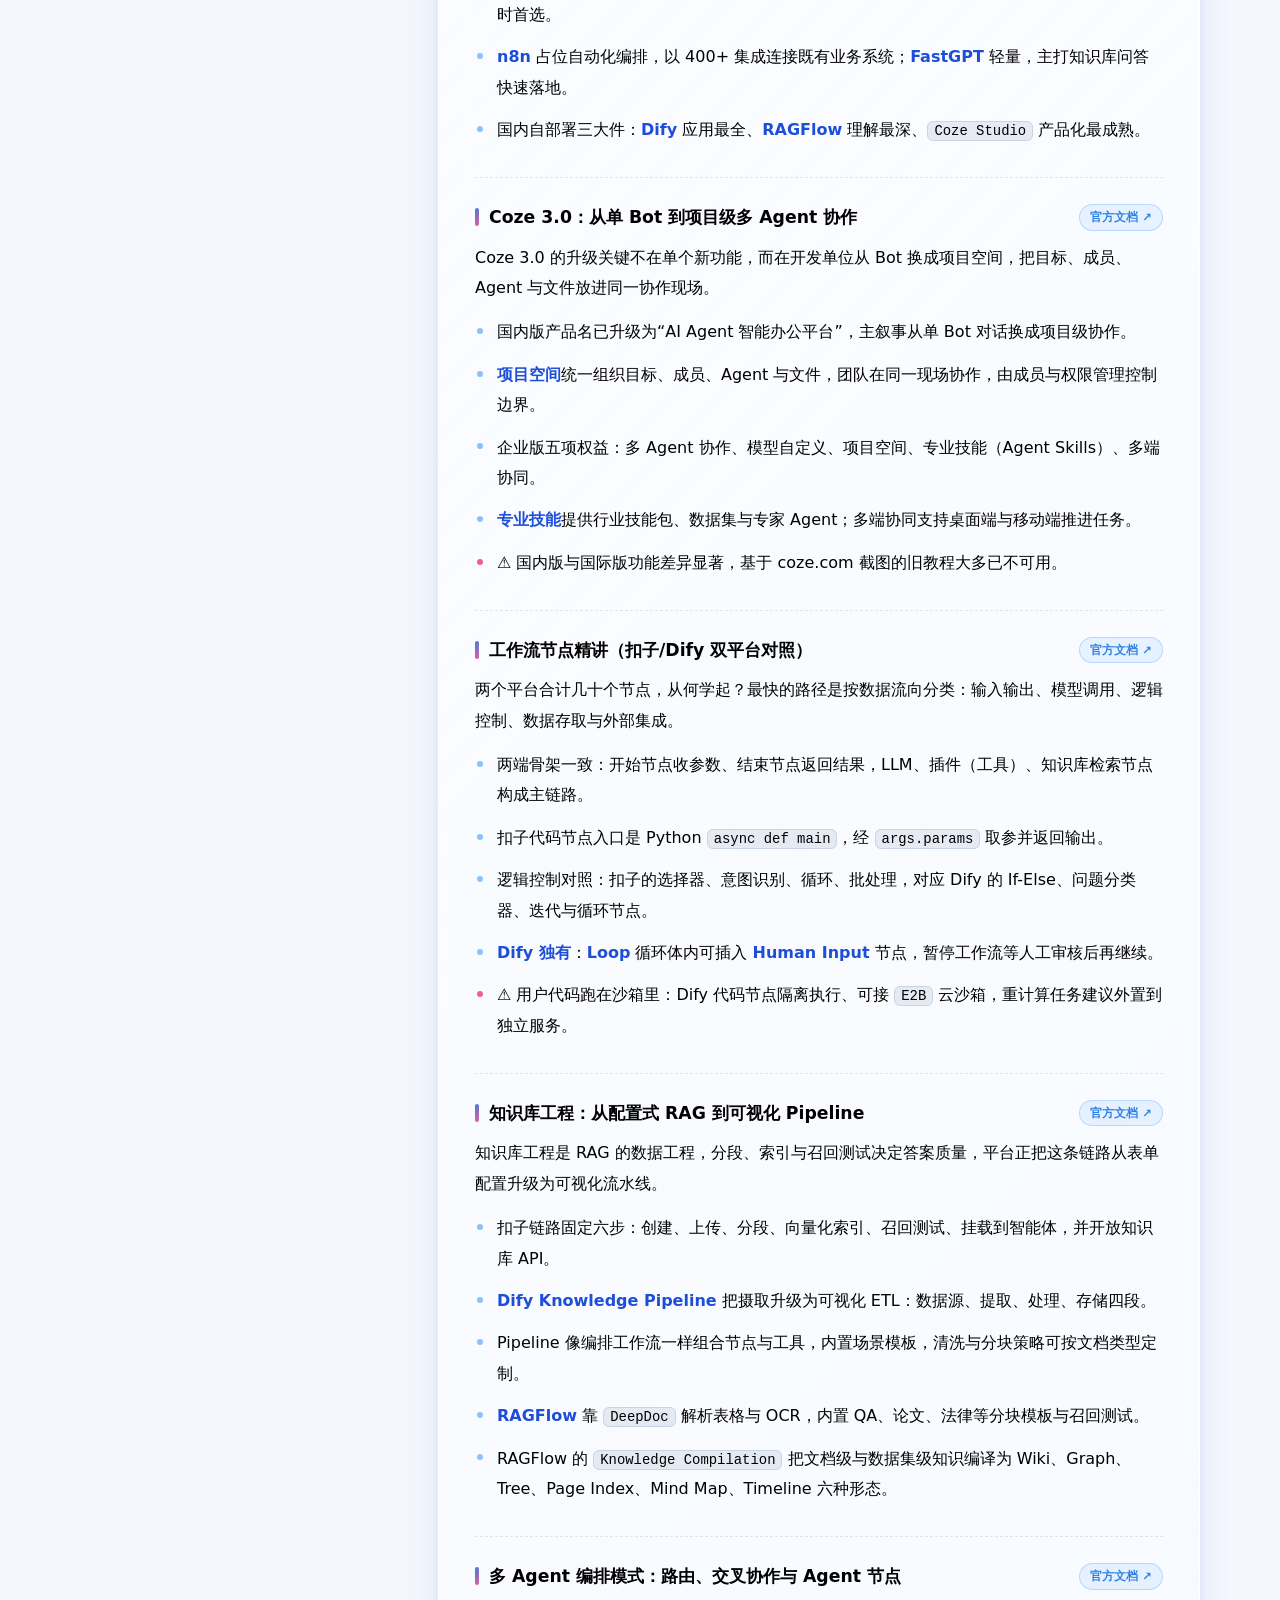
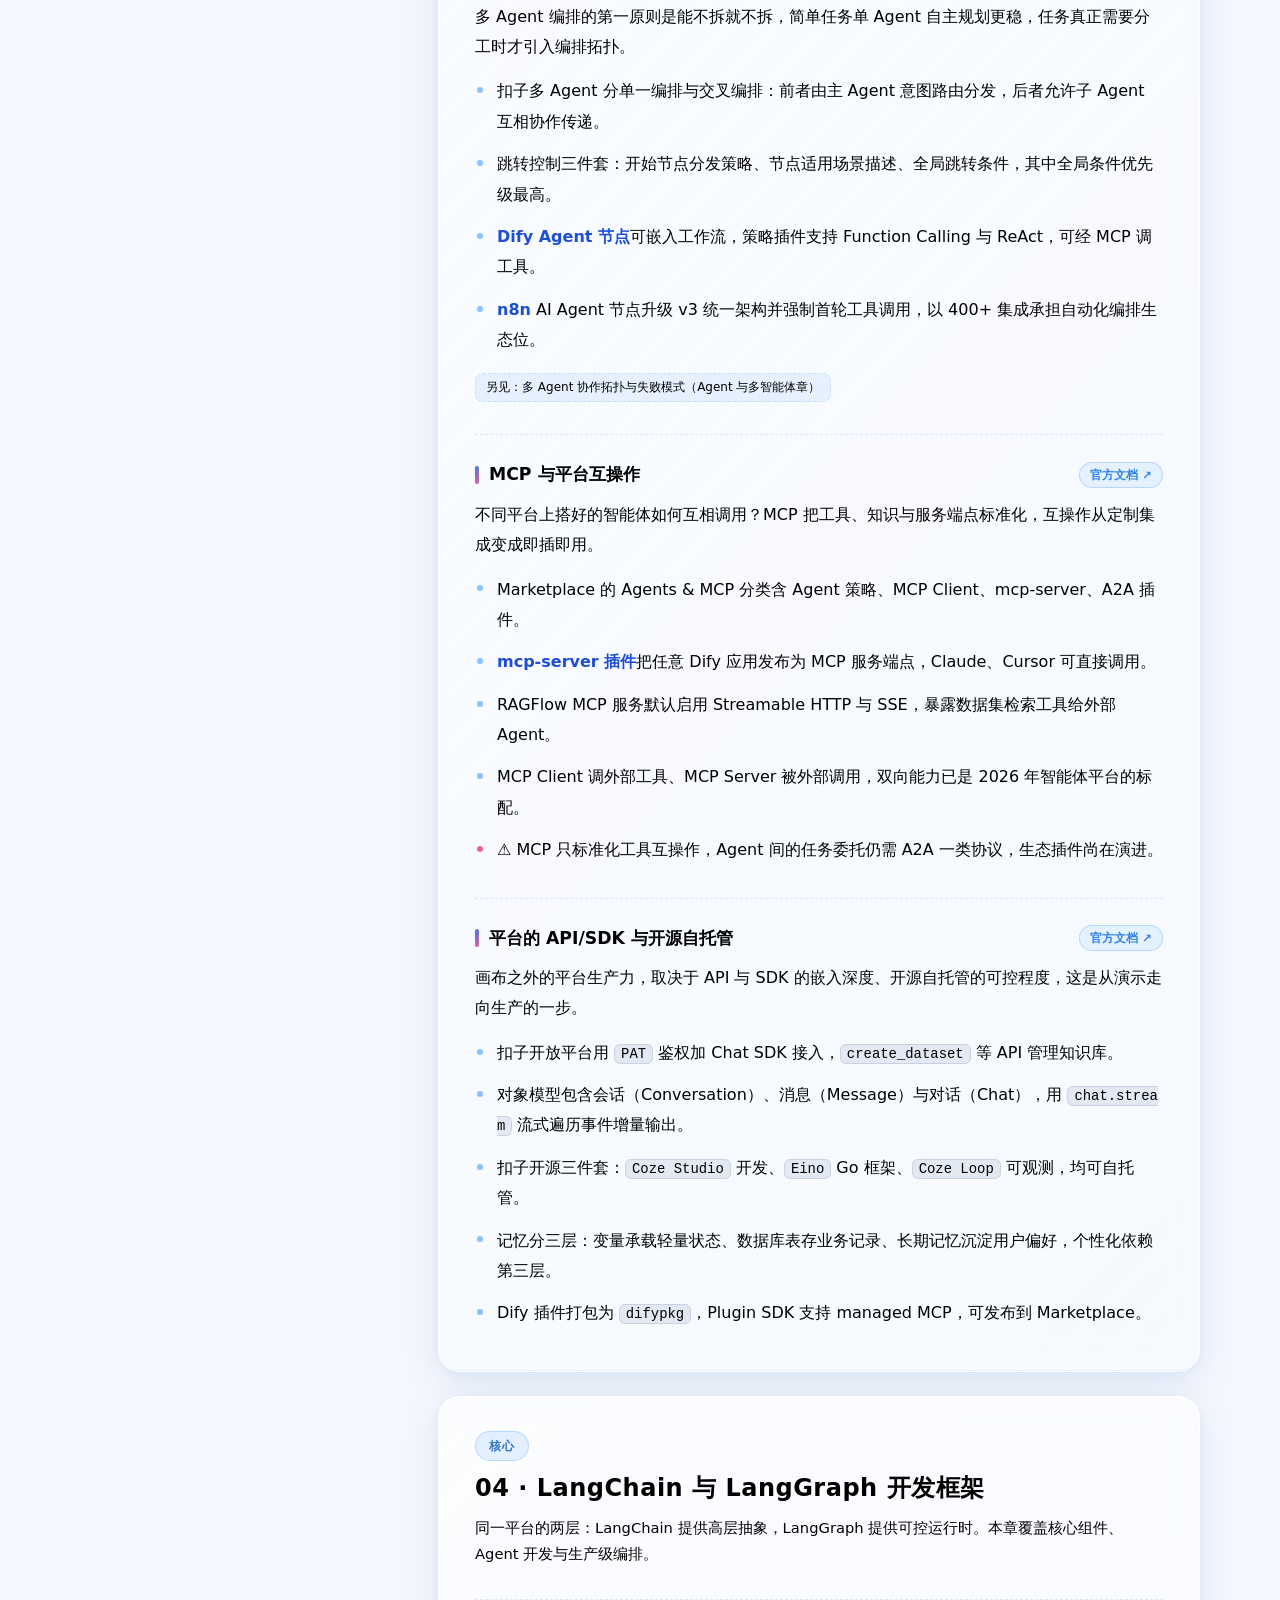
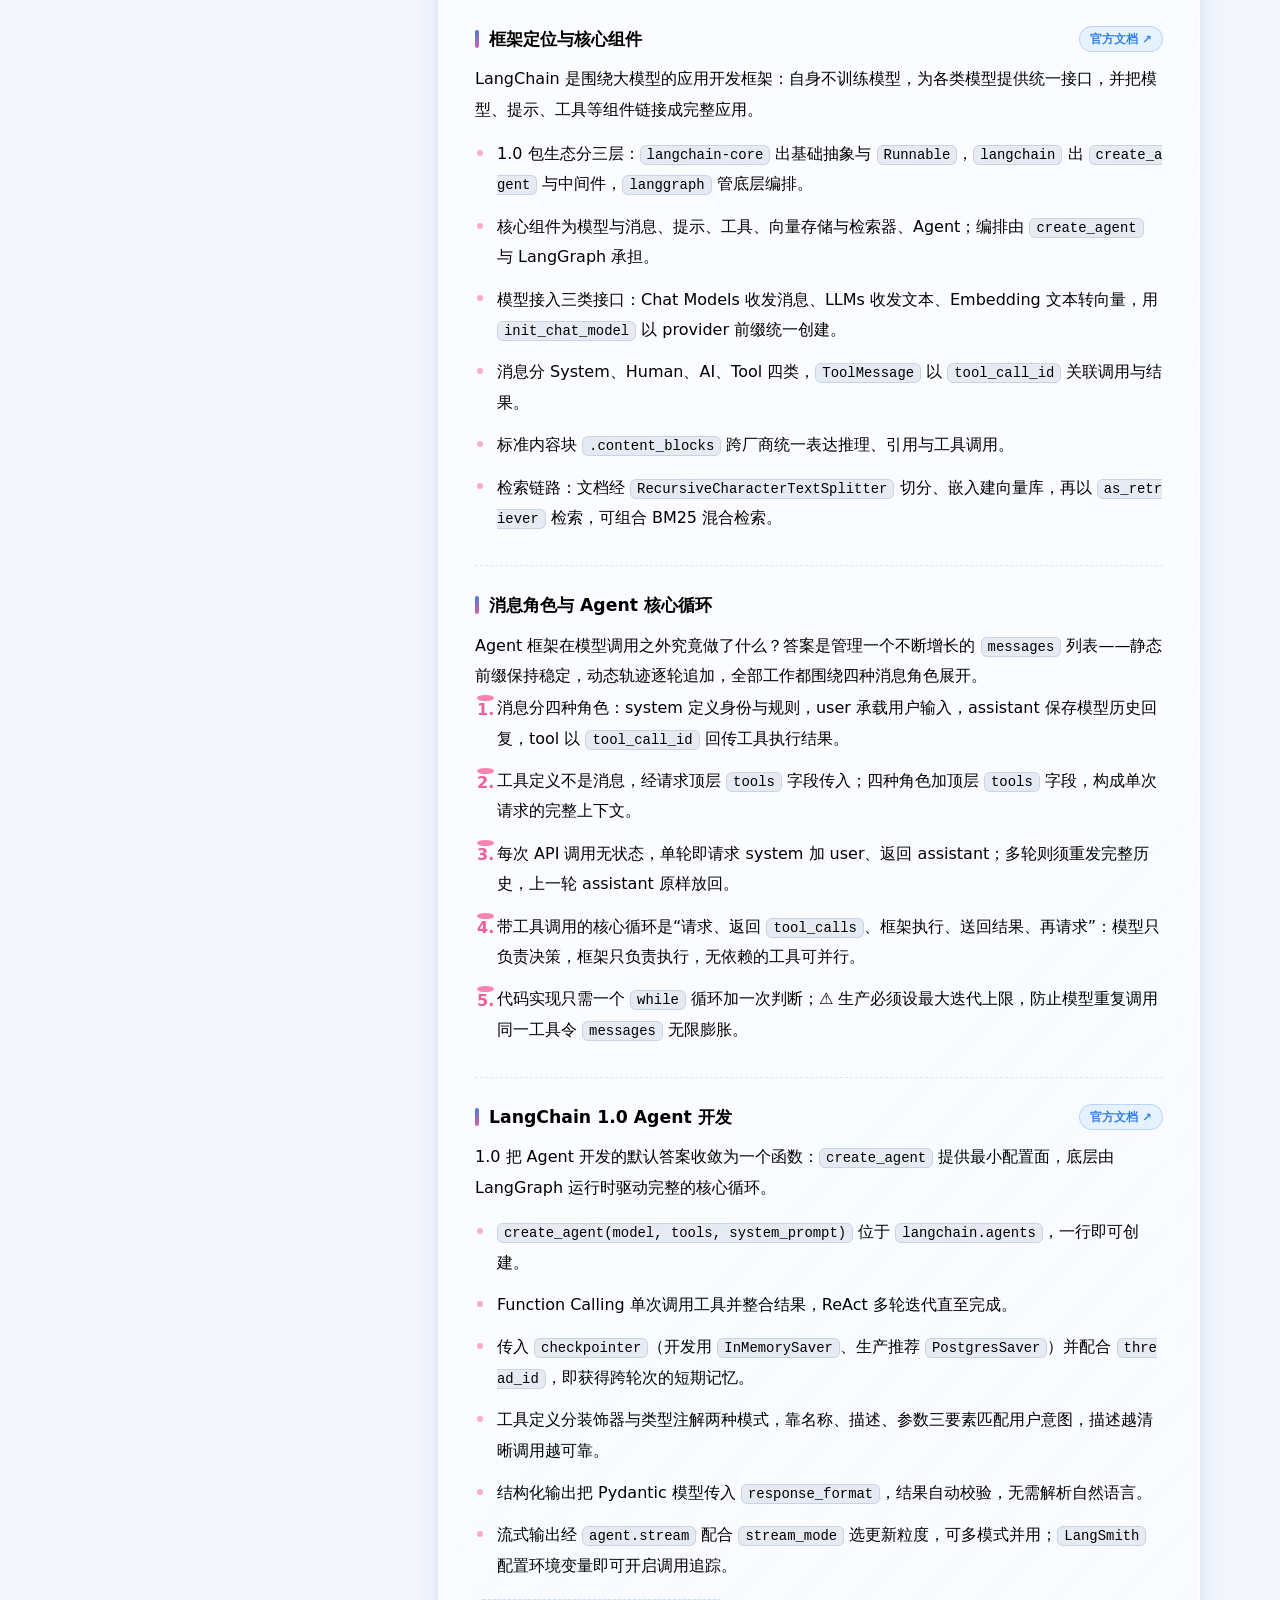
==== commit fb8a7a97: "fix: 移动端抽屉可靠性加固（缓存强刷/安全区/pointerup 兜底/40px 点击区）+ PC 搜索快捷键" ====
--- a/notes.html
+++ b/notes.html
@@ -6,8 +6,8 @@
   <title>笔记 · 周晨博 · AI 应用开发工程师 | Agent / RAG</title>
   <meta name="description" content="以大模型开发为核心的知识笔记：大模型原理与 2026 格局、提示词与上下文工程、智能体平台、LangChain/LangGraph、RAG、Agent 与多智能体、微调、部署、多模态等 9 大知识域。" />
   <link rel="icon" type="image/svg+xml" href="assets/favicon.svg" />
-  <link rel="stylesheet" href="css/style.css" />
-  <link rel="stylesheet" href="css/notes.css" />
+  <link rel="stylesheet" href="css/style.css?v=20260927b" />
+  <link rel="stylesheet" href="css/notes.css?v=20260927b" />
 </head>
 <body class="page-notes">
 
@@ -61,6 +61,7 @@
         <div class="toc-search">
           <svg width="15" height="15" viewBox="0 0 24 24" fill="none" stroke="currentColor" stroke-width="2" stroke-linecap="round" stroke-linejoin="round" aria-hidden="true"><circle cx="11" cy="11" r="7"/><path d="m21 21-4.3-4.3"/></svg>
           <input type="search" id="tocSearch" data-i18n-placeholder="notes.search" placeholder="搜索小节…" autocomplete="off" />
+          <kbd class="toc-kbd" aria-hidden="true">/</kbd>
         </div>
         <nav class="toc-nav" id="tocNav"><!-- JS 渲染 --></nav>
       </aside>
@@ -83,8 +84,8 @@
     <p><span data-i18n="footer.built">© 2026 周晨博 · 原生 HTML / CSS / JS 构建</span></p>
   </footer>
 
-  <script src="js/i18n.js"></script>
-  <script src="js/notes-data.js"></script>
-  <script src="js/notes.js"></script>
+  <script src="js/i18n.js?v=20260927b"></script>
+  <script src="js/notes-data.js?v=20260927b"></script>
+  <script src="js/notes.js?v=20260927b"></script>
 </body>
 </html>
--- a/css/notes.css
+++ b/css/notes.css
@@ -3,6 +3,8 @@
    阅读优先：正文纯黑（浅色主题）/ 近纯白（深色主题），
    关键词用高对比深蓝/深玫红，禁用灰色淡色正文
    ============================================================ */
+
+html { -webkit-text-size-adjust: 100%; text-size-adjust: 100%; }
 
 .notes-page { padding: 120px 0 60px; }
 
@@ -93,6 +95,17 @@
   font-family: inherit;
 }
 .toc-search input::placeholder { color: var(--text-faint); }
+.toc-kbd {
+  display: inline-block;
+  flex-shrink: 0;
+  font-family: Consolas, Menlo, monospace;
+  font-size: .68rem;
+  color: var(--text-faint);
+  border: 1px solid var(--line);
+  border-radius: 5px;
+  padding: 0 5px;
+  line-height: 1.5;
+}
 
 .toc-nav { flex: 1; overflow-y: auto; padding-right: 4px; }
 .toc-nav::-webkit-scrollbar { width: 5px; }
@@ -262,7 +275,8 @@
 
   /* 笔记页导航沿用主页的汉堡下拉交互（navToggle 在 notes.js 中处理） */
 
-  /* 目录改为左侧滑入面板 */
+  /* 目录改为左侧滑入面板（移动端瞬时开合，不依赖 transition——
+     避免后台标签恢复/渲染节流时动画冻结导致抽屉"打不开/关不上"） */
   .notes-sidebar {
     position: fixed;
     top: 0;
@@ -272,34 +286,42 @@
     z-index: 150;
     max-height: none;
     border-radius: 0 22px 22px 0;
-    padding-top: 52px;
+    padding-top: calc(52px + env(safe-area-inset-top, 0px));
     transform: translateX(-105%);
-    transition: transform .35s cubic-bezier(.22, .8, .35, 1);
     overscroll-behavior: contain;
   }
   .notes-sidebar.drawer-open { transform: none; }
   .toc-close {
     display: inline-flex;
     position: absolute;
-    top: 12px;
-    right: 12px;
-    width: 34px;
-    height: 34px;
+    top: calc(10px + env(safe-area-inset-top, 0px));
+    right: 10px;
+    width: 40px;
+    height: 40px;
     align-items: center;
     justify-content: center;
-    border-radius: 10px;
+    border-radius: 11px;
     border: 1px solid var(--line);
     background: var(--card);
     color: var(--text-soft);
     cursor: pointer;
+    z-index: 5;
+    touch-action: manipulation;
+    -webkit-tap-highlight-color: transparent;
   }
-  .toc-fab { display: inline-flex; bottom: calc(18px + env(safe-area-inset-bottom)); }
+  .toc-fab {
+    display: inline-flex;
+    bottom: calc(18px + env(safe-area-inset-bottom, 0px));
+    touch-action: manipulation;
+    -webkit-tap-highlight-color: transparent;
+  }
   body.drawer-lock { overflow: hidden; }
 
   /* 触屏可读性：目录项加大点击区，输入框 16px 防 iOS 聚焦缩放 */
   .toc-link { padding: 10px 10px 10px 14px; }
   .toc-ch-head { padding: 11px 10px; }
   .toc-search input { font-size: 16px; }
+  .toc-fab, .toc-close, .toc-link, .toc-ch-head { touch-action: manipulation; -webkit-tap-highlight-color: transparent; }
 
   .note-chapter { padding: 26px 20px 22px; }
   .note-ch-title h2 { font-size: 1.28rem; }
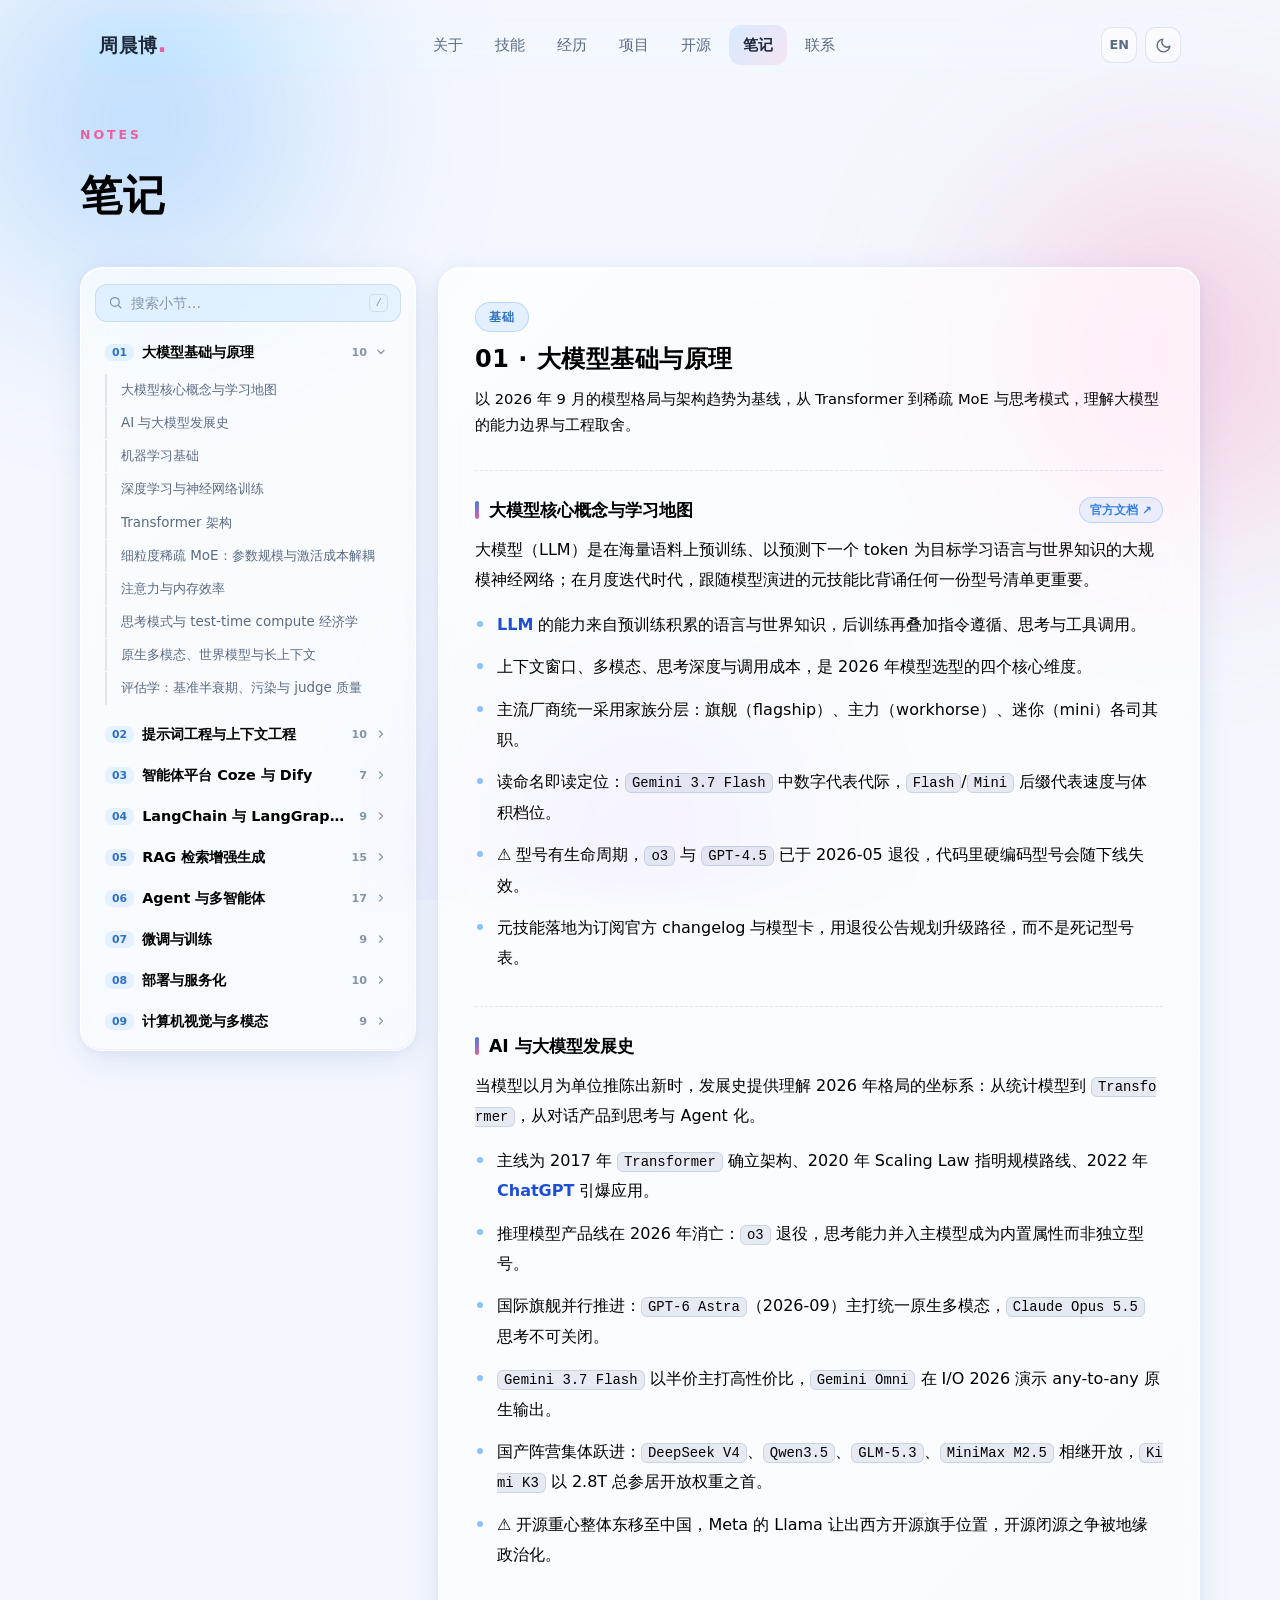
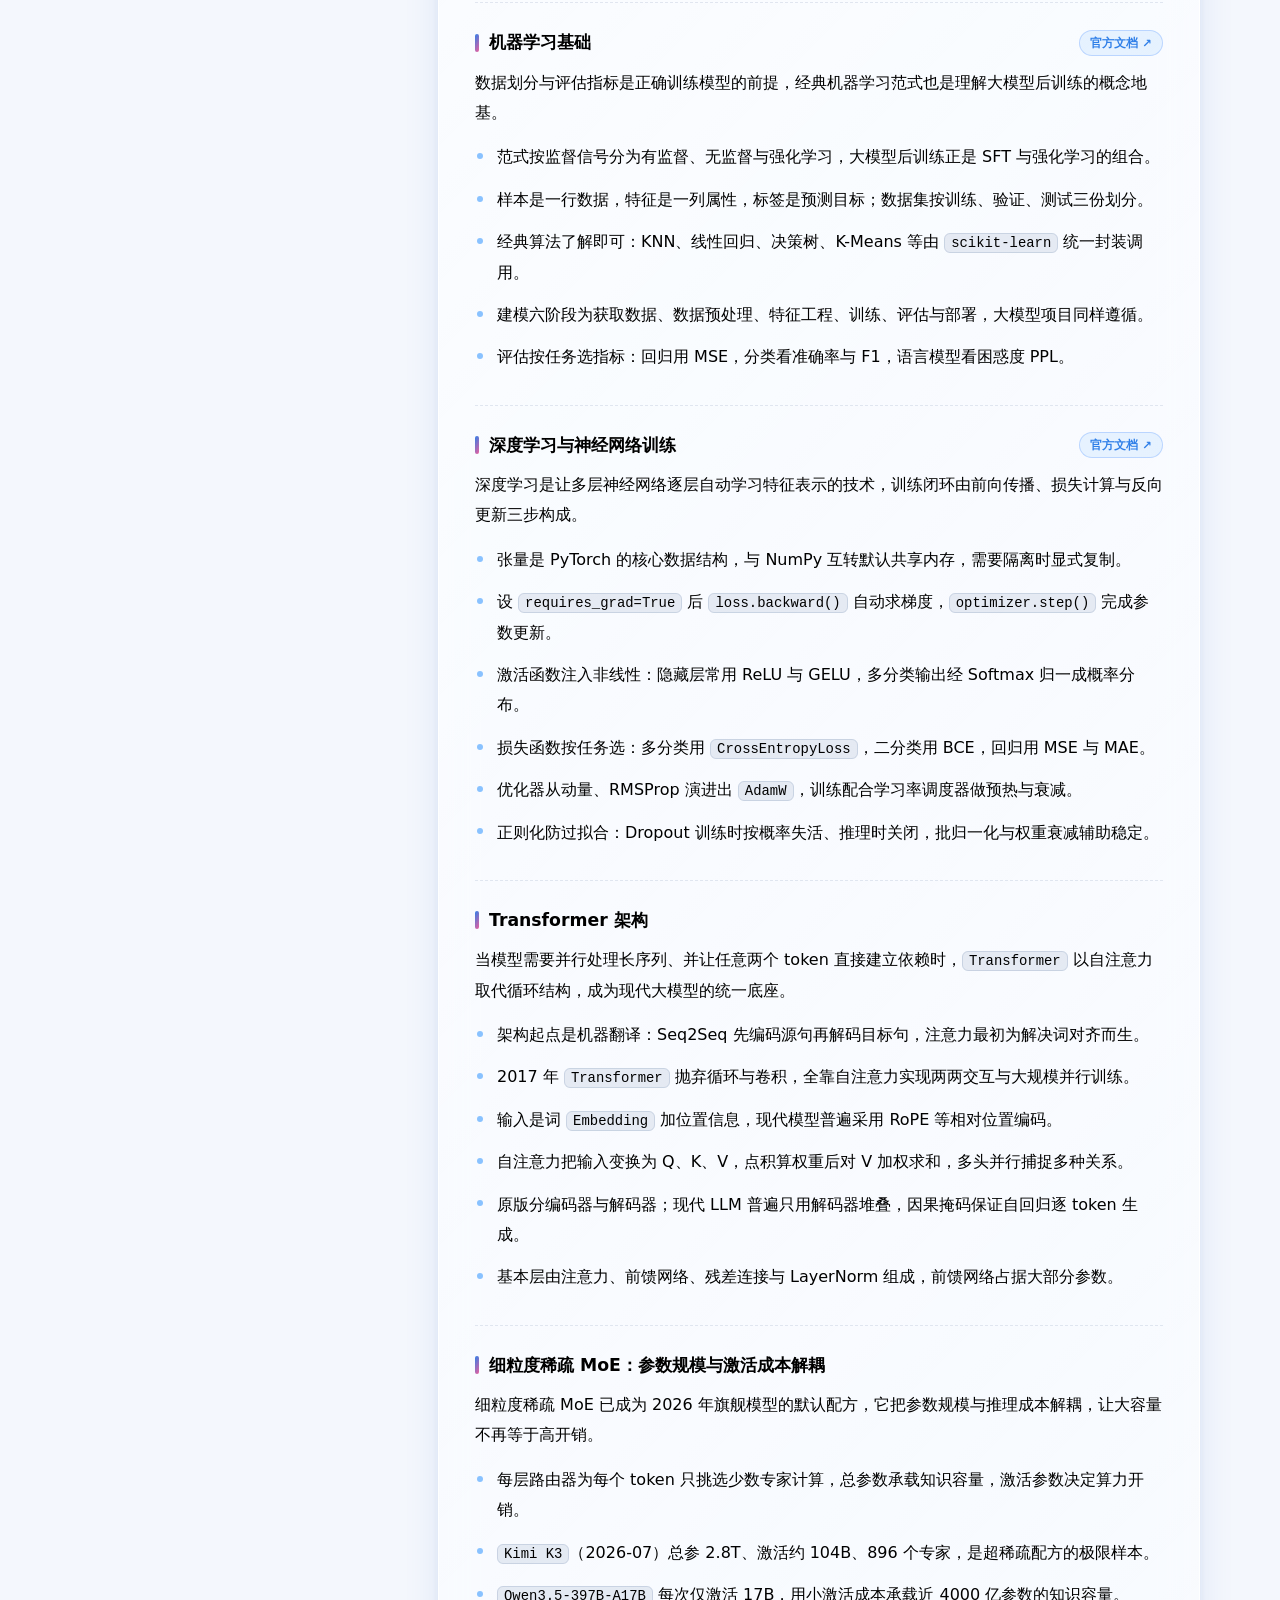
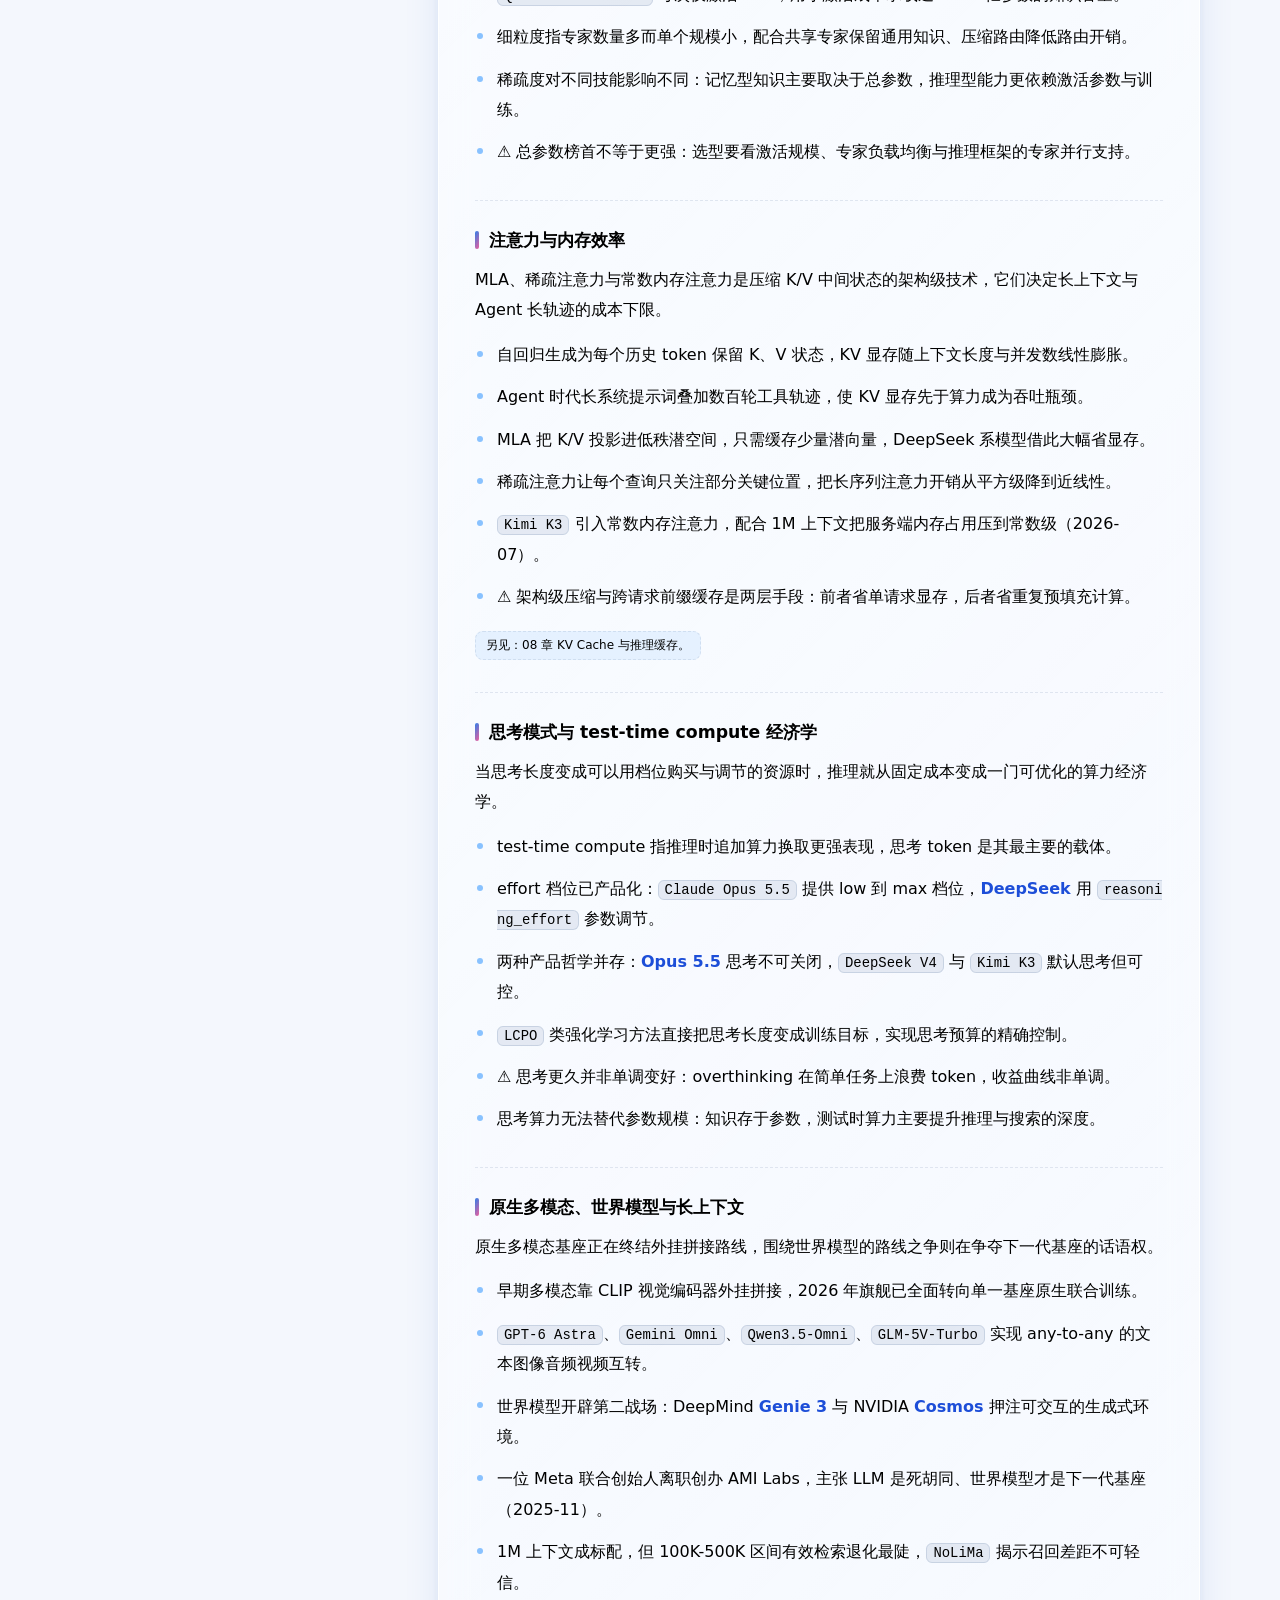
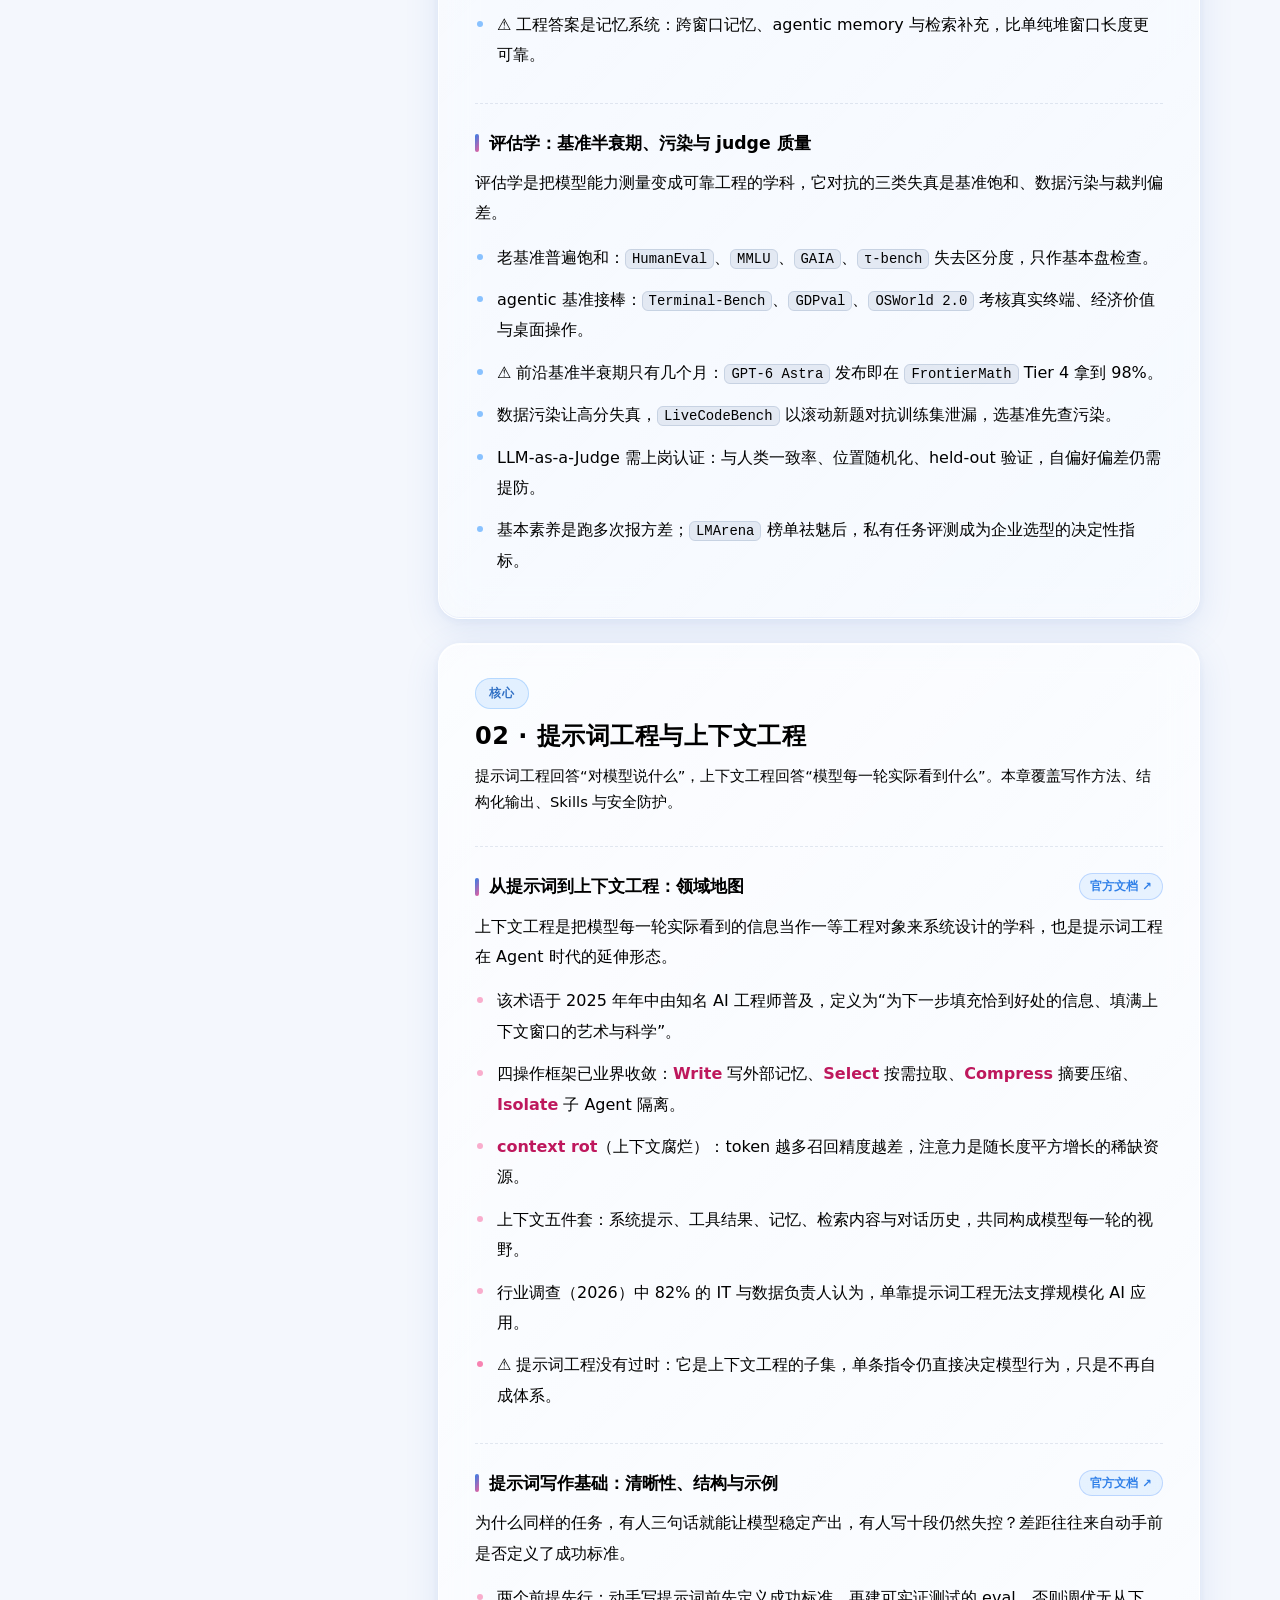
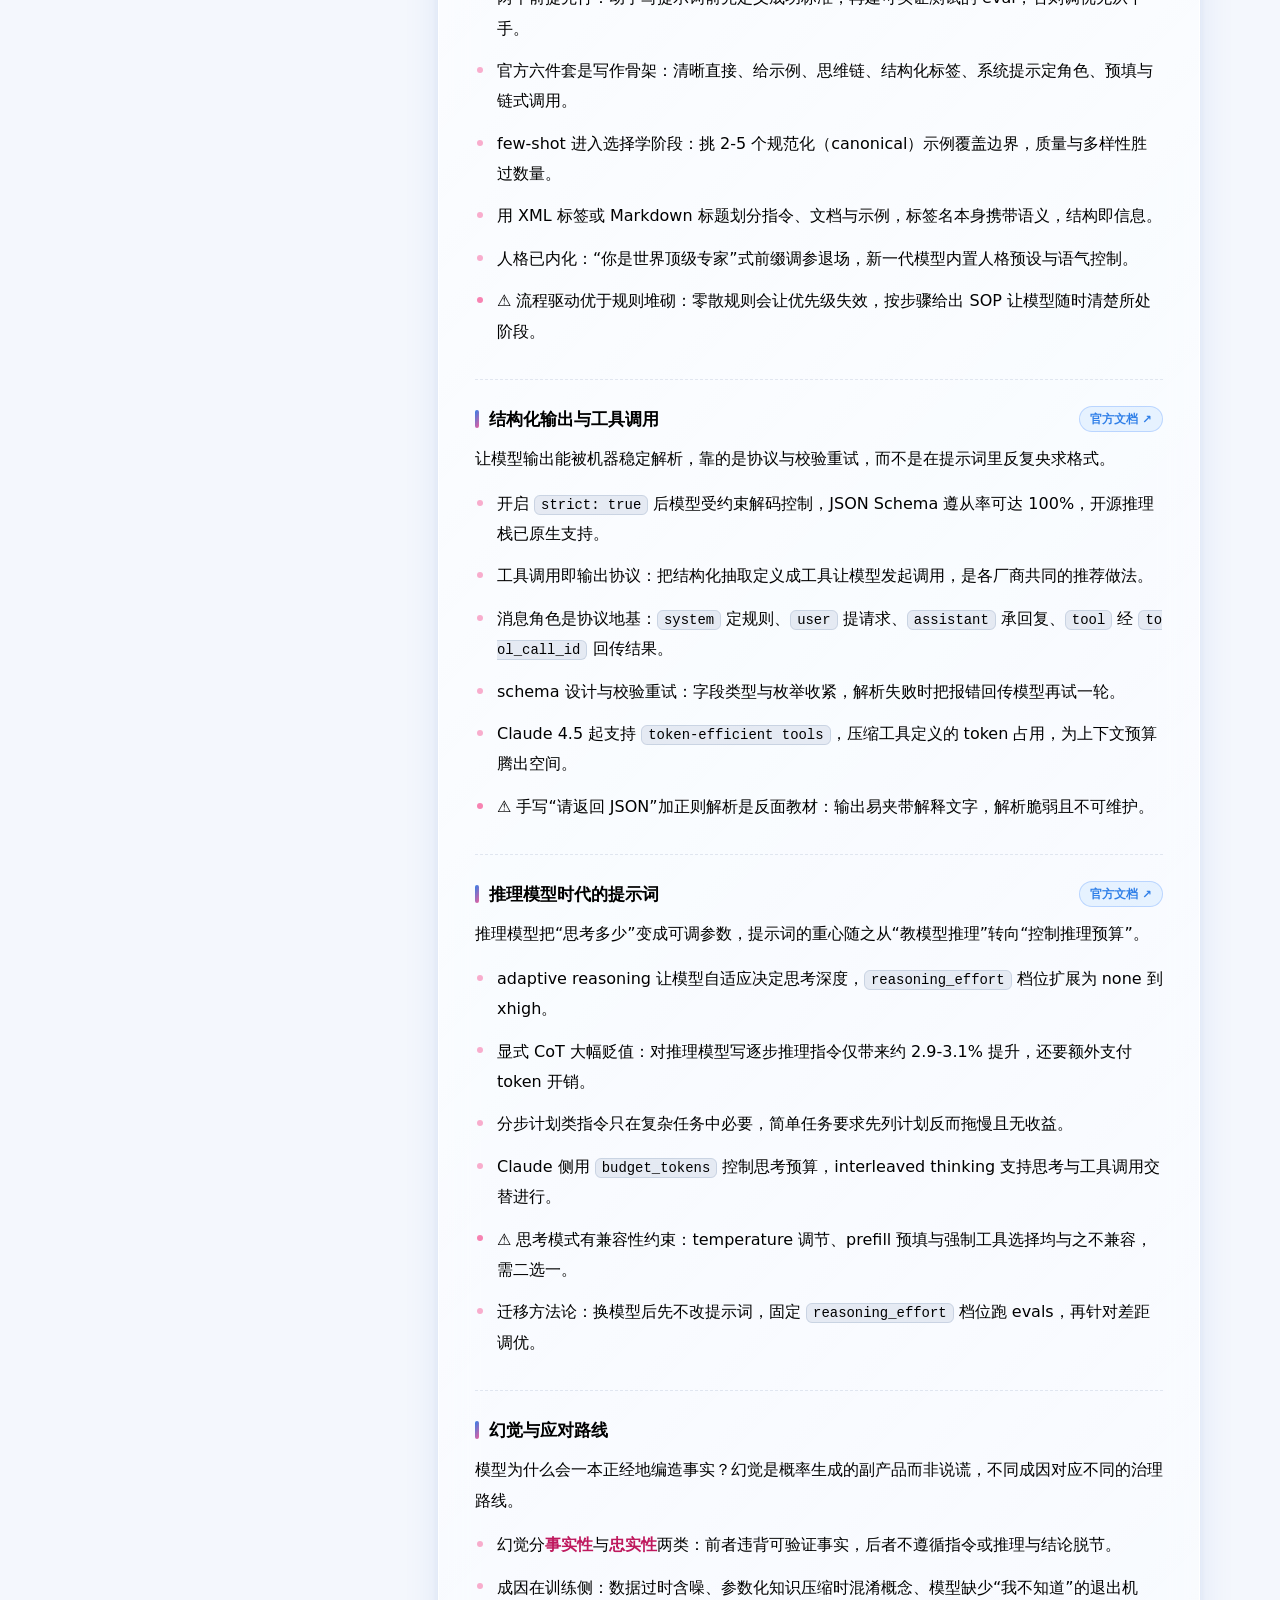
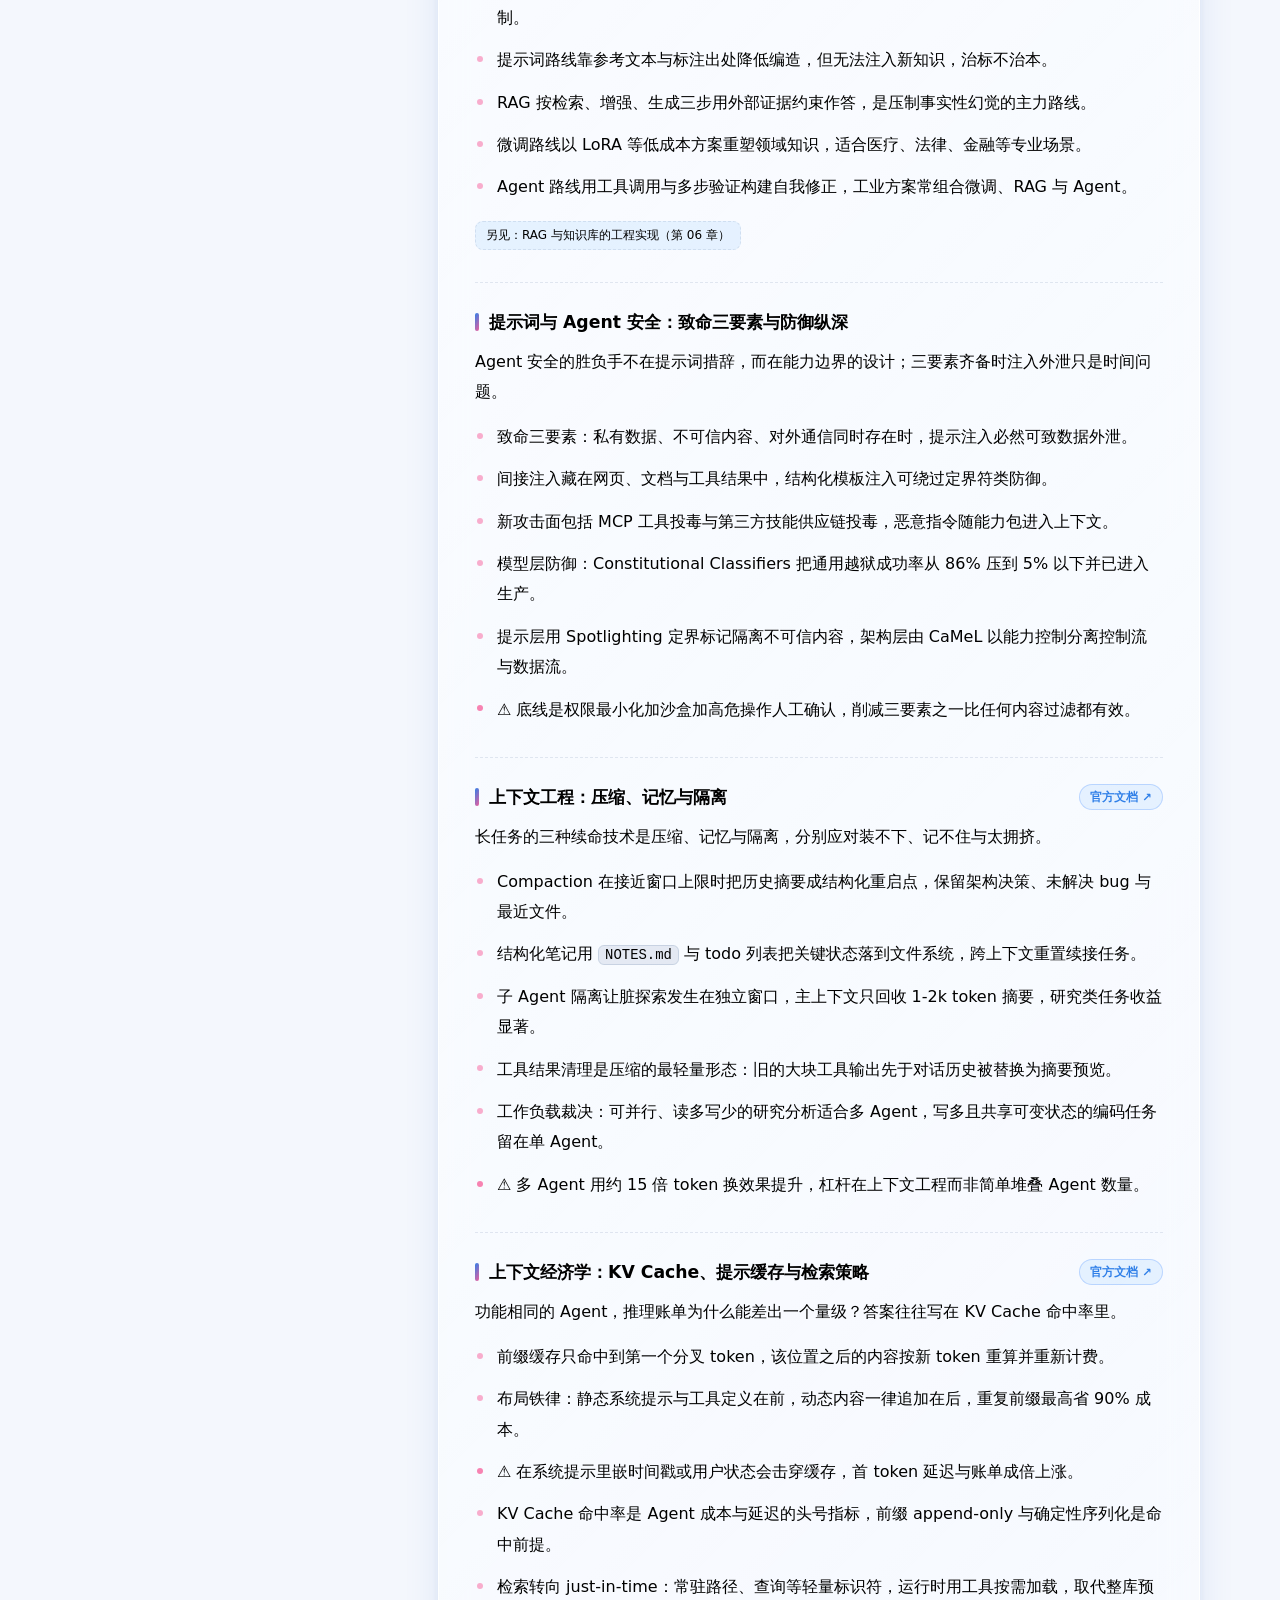
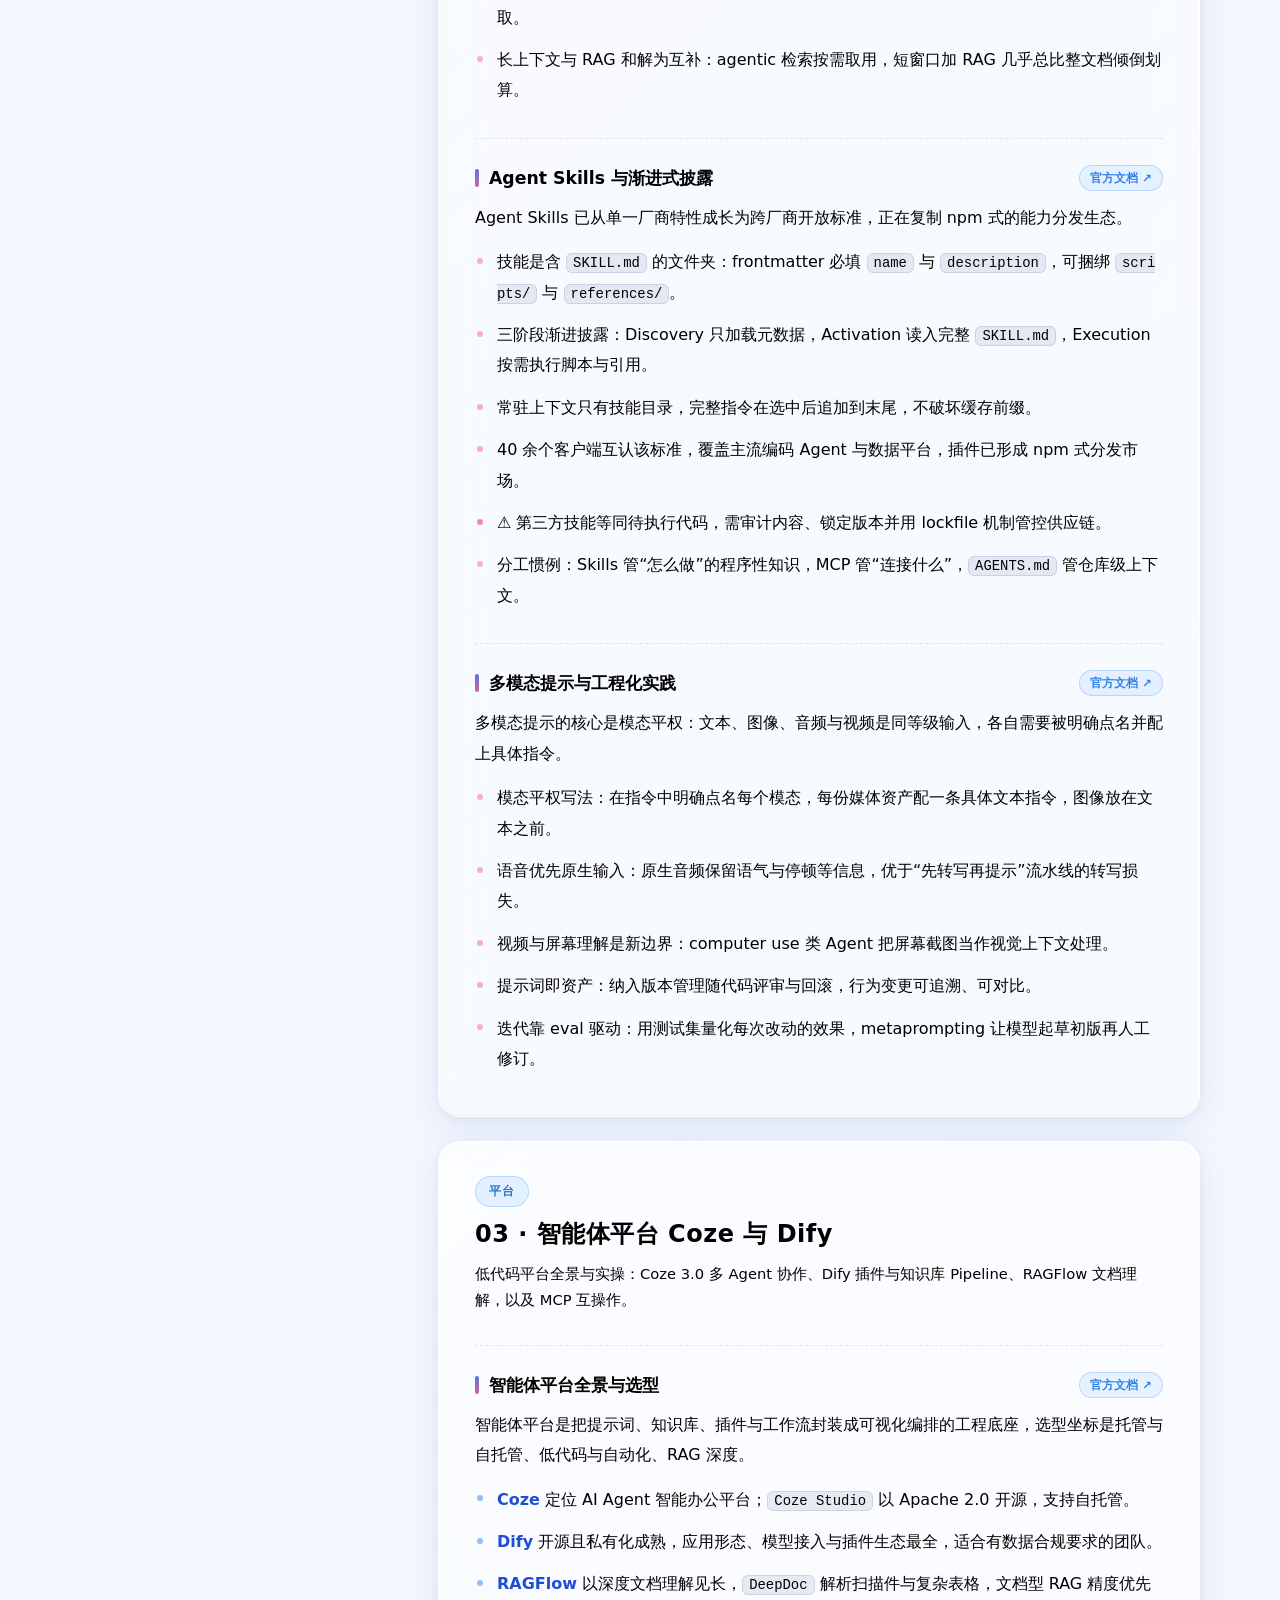
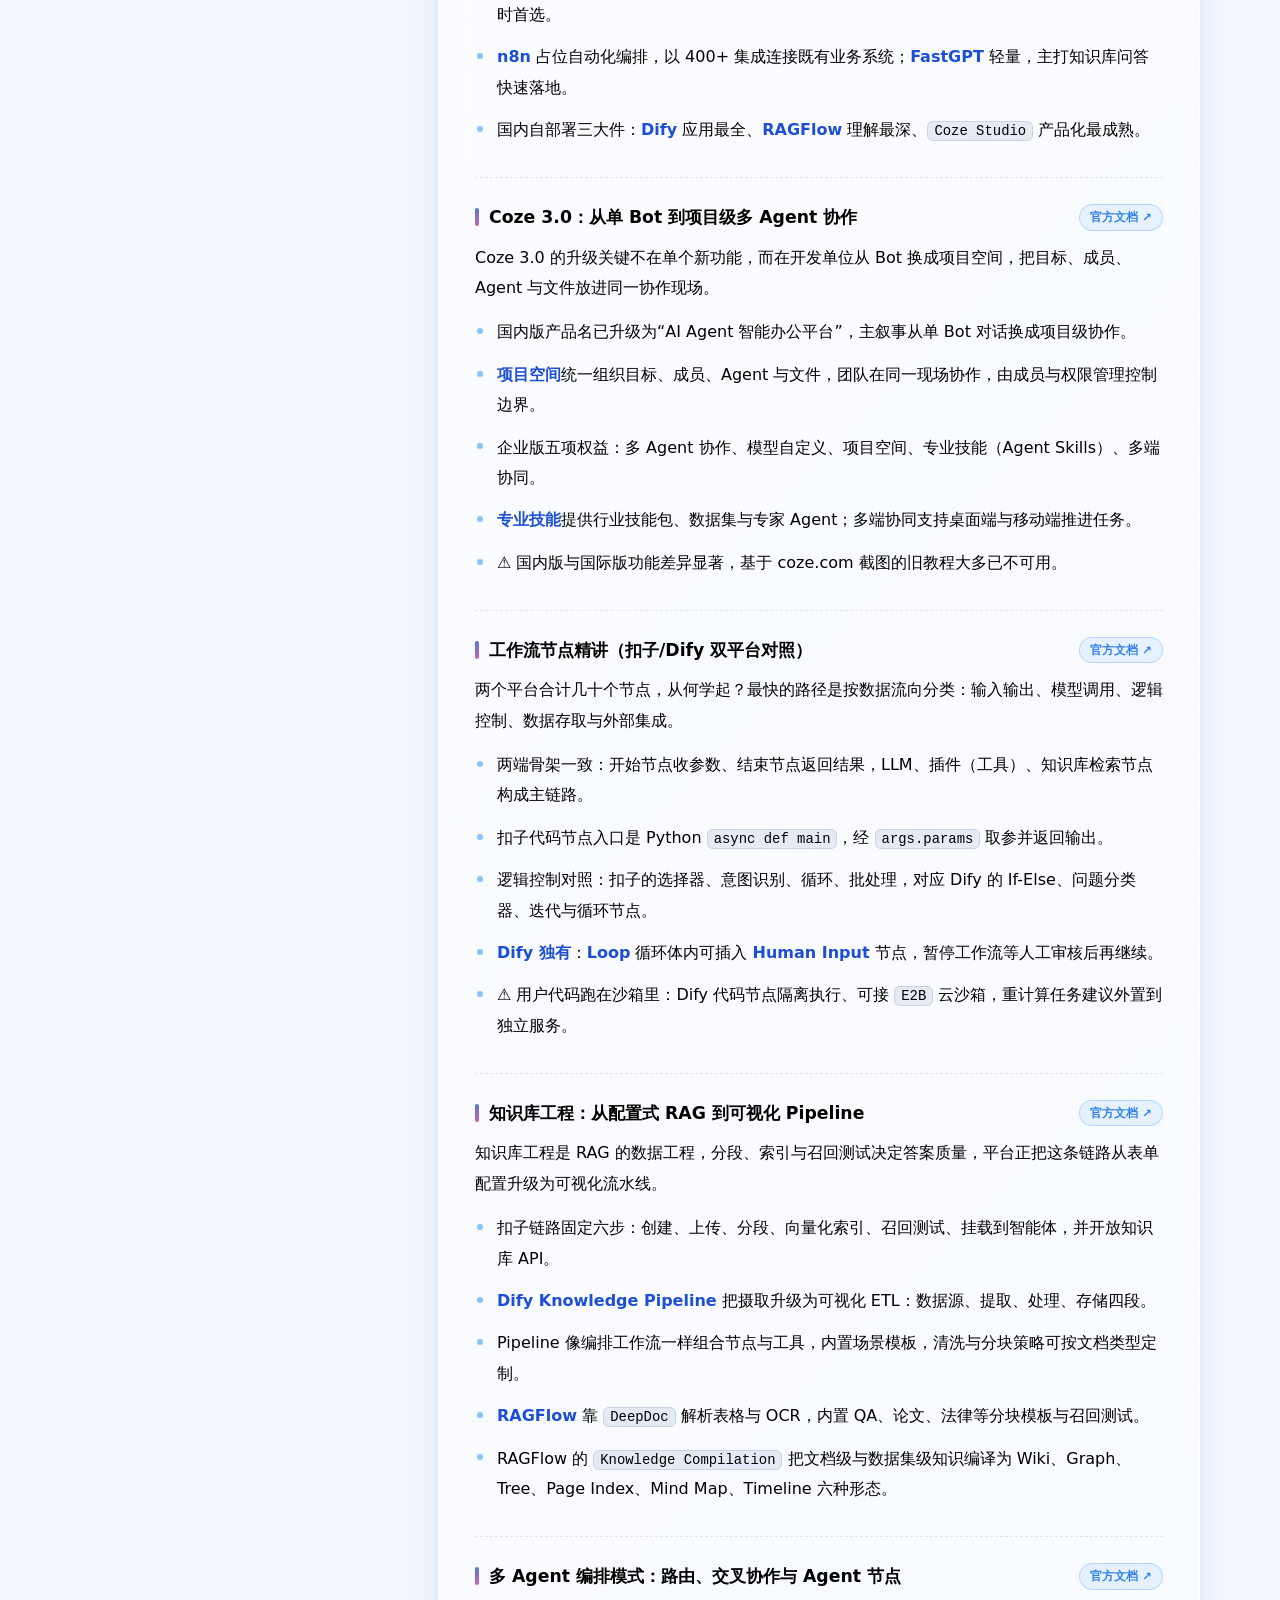
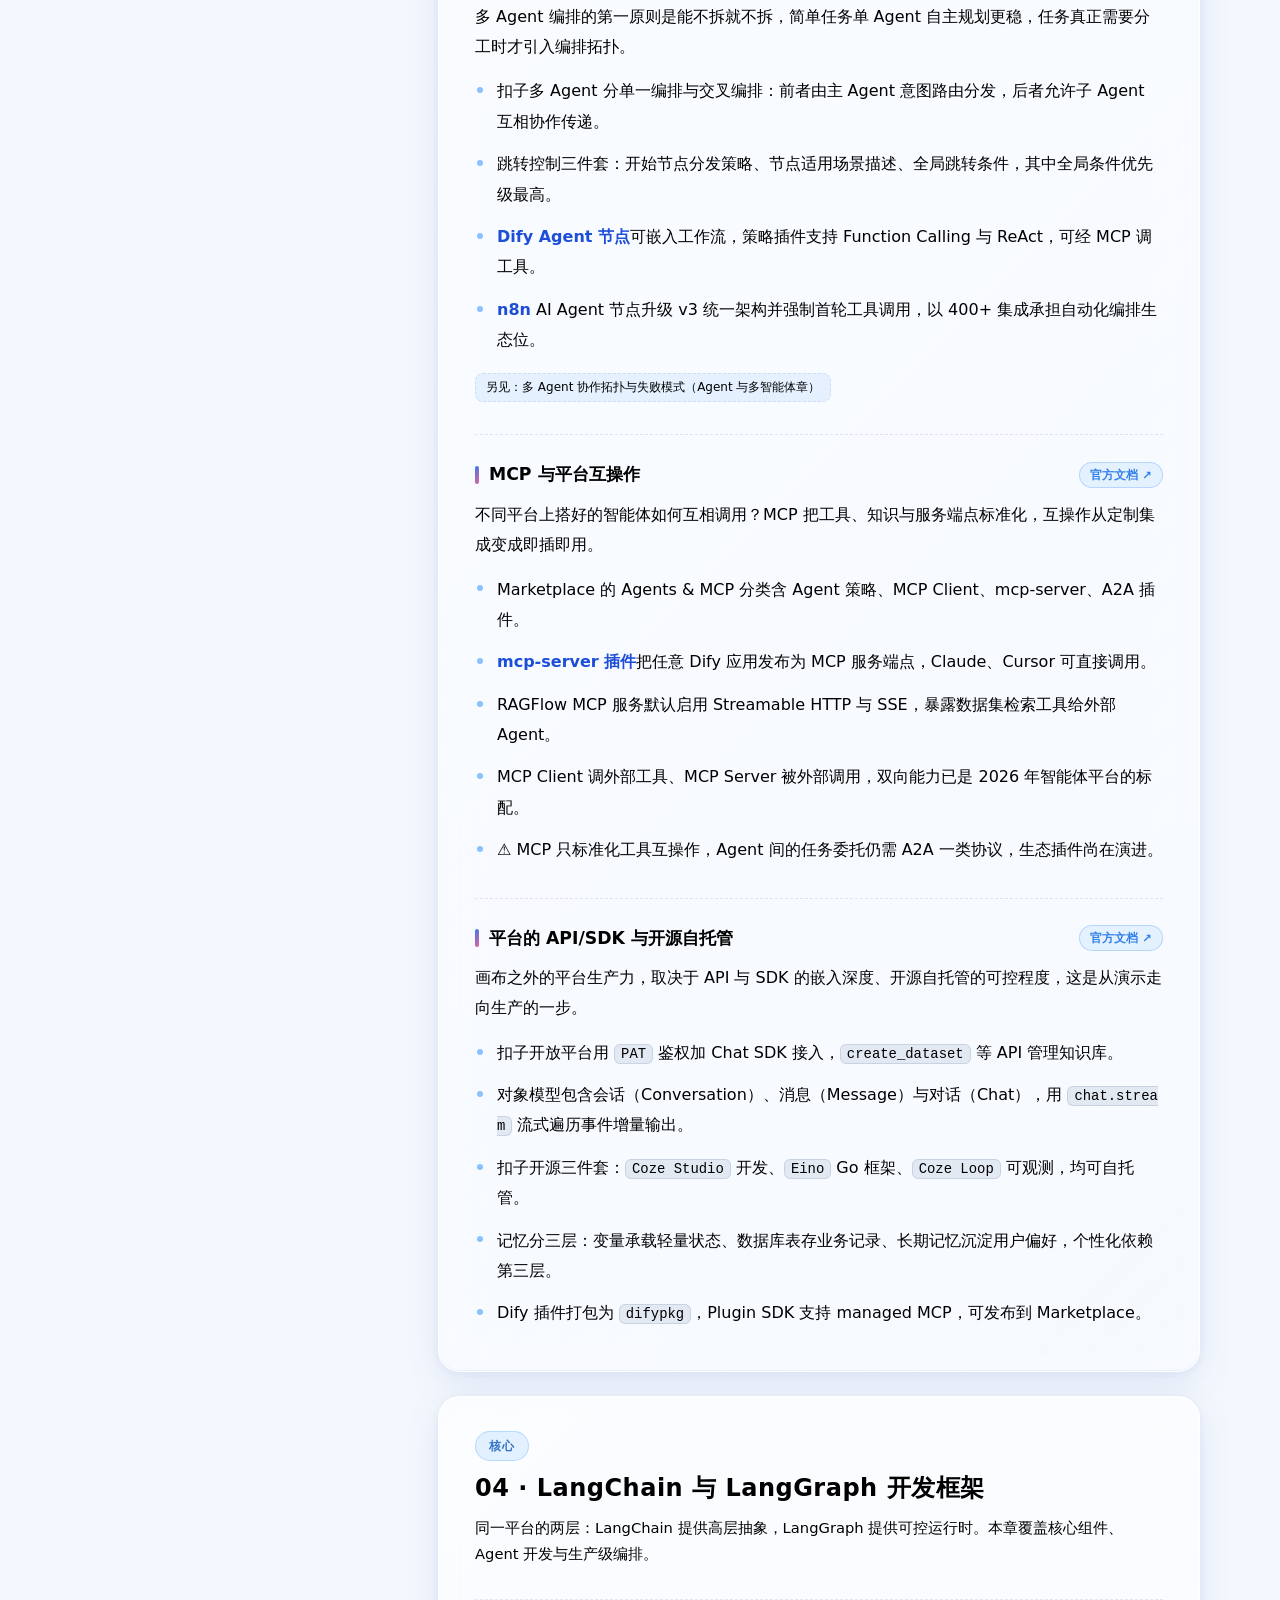
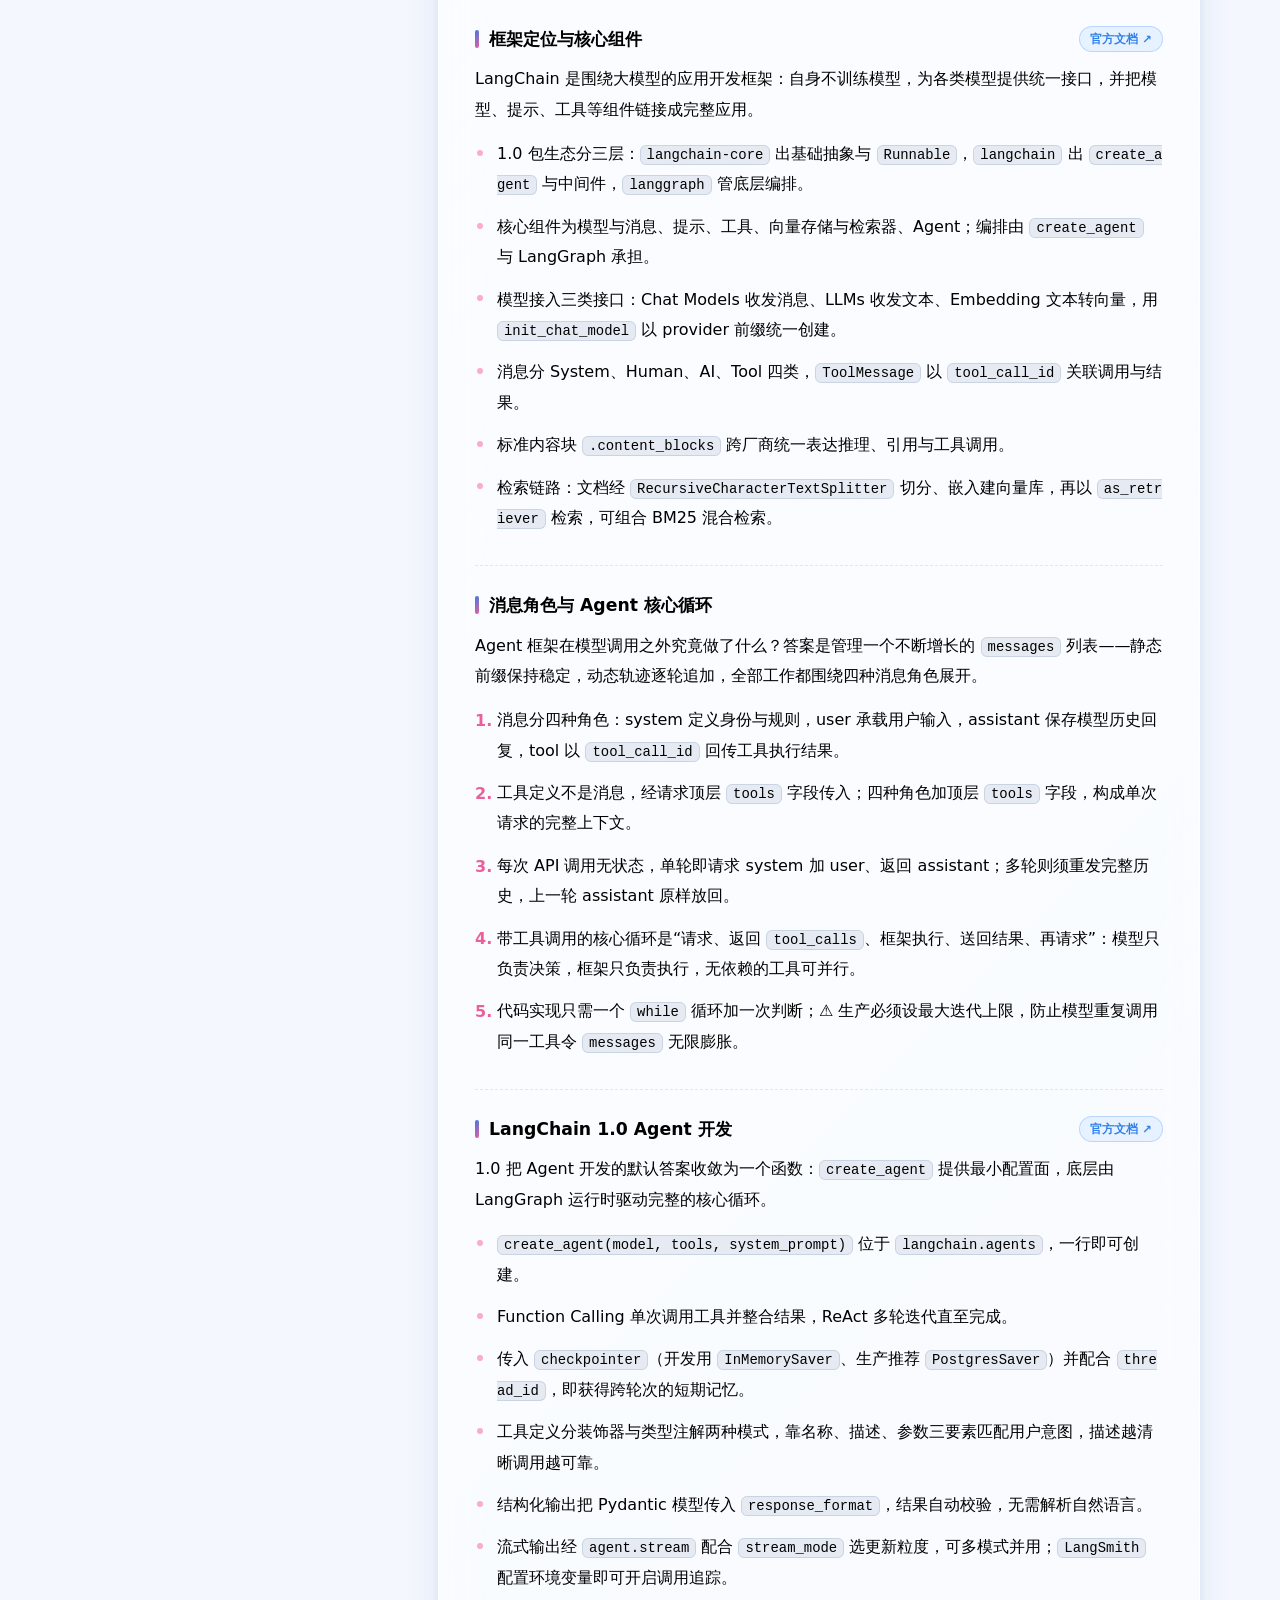
==== commit ba40e81e: "fix: 汉堡菜单毛玻璃质感对齐导航栏 + 点击外部关闭 + 资源版本号更新（修复缓存旧脚本）" ====
--- a/notes.html
+++ b/notes.html
@@ -6,8 +6,8 @@
   <title>笔记 · 周晨博 · AI 应用开发工程师 | Agent / RAG</title>
   <meta name="description" content="以大模型开发为核心的知识笔记：大模型原理与 2026 格局、提示词与上下文工程、智能体平台、LangChain/LangGraph、RAG、Agent 与多智能体、微调、部署、多模态等 9 大知识域。" />
   <link rel="icon" type="image/svg+xml" href="assets/favicon.svg" />
-  <link rel="stylesheet" href="css/style.css?v=20260927b" />
-  <link rel="stylesheet" href="css/notes.css?v=20260927b" />
+  <link rel="stylesheet" href="css/style.css?v=20260927c" />
+  <link rel="stylesheet" href="css/notes.css?v=20260927c" />
 </head>
 <body class="page-notes">
 
@@ -55,9 +55,6 @@
     <div class="container notes-layout">
       <!-- 左侧目录 -->
       <aside class="glass notes-sidebar" id="sidebar" aria-label="笔记目录">
-        <button class="toc-close" id="tocClose" type="button" aria-label="关闭目录">
-          <svg width="15" height="15" viewBox="0 0 24 24" fill="none" stroke="currentColor" stroke-width="2.2" stroke-linecap="round" aria-hidden="true"><path d="M6 6l12 12M18 6 6 18"/></svg>
-        </button>
         <div class="toc-search">
           <svg width="15" height="15" viewBox="0 0 24 24" fill="none" stroke="currentColor" stroke-width="2" stroke-linecap="round" stroke-linejoin="round" aria-hidden="true"><circle cx="11" cy="11" r="7"/><path d="m21 21-4.3-4.3"/></svg>
           <input type="search" id="tocSearch" data-i18n-placeholder="notes.search" placeholder="搜索小节…" autocomplete="off" />
@@ -84,8 +81,8 @@
     <p><span data-i18n="footer.built">© 2026 周晨博 · 原生 HTML / CSS / JS 构建</span></p>
   </footer>
 
-  <script src="js/i18n.js?v=20260927b"></script>
-  <script src="js/notes-data.js?v=20260927b"></script>
-  <script src="js/notes.js?v=20260927b"></script>
+  <script src="js/i18n.js?v=20260927c"></script>
+  <script src="js/notes-data.js?v=20260927c"></script>
+  <script src="js/notes.js?v=20260927c"></script>
 </body>
 </html>
--- a/css/style.css
+++ b/css/style.css
@@ -456,7 +456,7 @@
 }
 
 /* ---------- 通用区块 ---------- */
-.section { padding: 96px 0 10px; }
+.section { padding: 96px 0 10px; scroll-margin-top: 84px; }
 .section-head { margin-bottom: 44px; }
 .eyebrow {
   display: inline-block;
@@ -835,8 +835,10 @@
     padding: 12px;
     border-radius: 18px;
     background: var(--nav-bg);
+    -webkit-backdrop-filter: blur(16px) saturate(1.4);
+    backdrop-filter: blur(16px) saturate(1.4);
     border: 1px solid var(--card-border);
-    box-shadow: 0 16px 40px rgba(84, 130, 200, .18);
+    box-shadow: 0 20px 48px rgba(15, 35, 80, .22);
     opacity: 0;
     transform: translateY(-8px) scale(.98);
     pointer-events: none;
--- a/css/notes.css
+++ b/css/notes.css
@@ -62,7 +62,6 @@
 
 /* ---------- 左侧目录 ---------- */
 /* 关闭按钮仅用于移动端抽屉；桌面端隐藏（否则裸 button 显示为方框叉号） */
-.toc-close { display: none; }
 .notes-sidebar {
   position: sticky;
   top: 92px;
@@ -206,14 +205,16 @@
   background: var(--grad);
   flex-shrink: 0;
 }
-.note-sec ul { margin-top: 14px; }
+.note-sec ul.pts { margin-top: 14px; }
 .note-sec li {
   position: relative;
   padding-left: 22px;
   margin-bottom: 12px;
   font-size: 1rem;
   line-height: 1.9;
-}.note-sec li::before {
+}
+/* 圆点标记仅用于无序列表；编号列表（ol）使用纯数字，避免椭圆底 */
+.note-sec ul.pts > li::before {
   content: "";
   position: absolute;
   left: 2px;
@@ -224,7 +225,26 @@
   background: var(--accent-blue);
   opacity: .65;
 }
-.note-chapter:nth-of-type(even) .note-sec li::before { background: var(--accent-pink); }
+.note-chapter:nth-of-type(even) .note-sec ul.pts > li::before { background: var(--accent-pink); }
+.note-sec ol.pts { margin-top: 14px; counter-reset: item; }
+.note-sec ol.pts > li { counter-increment: item; }
+.note-sec ol.pts > li::before {
+  content: counter(item) ".";
+  position: absolute;
+  left: 0;
+  top: .05em;
+  width: auto;
+  height: auto;
+  border-radius: 0;
+  background: transparent;
+  color: var(--accent-blue-deep);
+  font-weight: 700;
+  opacity: 1;
+}
+.note-chapter:nth-of-type(even) .note-sec ol.pts > li::before {
+  color: var(--accent-pink-deep);
+  background: transparent;
+}
 
 .toc-empty { text-align: center; color: #000; padding: 40px 0; }
 [data-theme="dark"] .toc-empty { color: #f5f7fa; }
@@ -288,27 +308,11 @@
     border-radius: 0 22px 22px 0;
     padding-top: calc(52px + env(safe-area-inset-top, 0px));
     transform: translateX(-105%);
+    /* 覆盖 .glass 的 transform 过渡：瞬时开合，杜绝冻结风险 */
+    transition: none;
     overscroll-behavior: contain;
   }
   .notes-sidebar.drawer-open { transform: none; }
-  .toc-close {
-    display: inline-flex;
-    position: absolute;
-    top: calc(10px + env(safe-area-inset-top, 0px));
-    right: 10px;
-    width: 40px;
-    height: 40px;
-    align-items: center;
-    justify-content: center;
-    border-radius: 11px;
-    border: 1px solid var(--line);
-    background: var(--card);
-    color: var(--text-soft);
-    cursor: pointer;
-    z-index: 5;
-    touch-action: manipulation;
-    -webkit-tap-highlight-color: transparent;
-  }
   .toc-fab {
     display: inline-flex;
     bottom: calc(18px + env(safe-area-inset-bottom, 0px));
@@ -321,7 +325,7 @@
   .toc-link { padding: 10px 10px 10px 14px; }
   .toc-ch-head { padding: 11px 10px; }
   .toc-search input { font-size: 16px; }
-  .toc-fab, .toc-close, .toc-link, .toc-ch-head { touch-action: manipulation; -webkit-tap-highlight-color: transparent; }
+  .toc-fab, .toc-link, .toc-ch-head { touch-action: manipulation; -webkit-tap-highlight-color: transparent; }
 
   .note-chapter { padding: 26px 20px 22px; }
   .note-ch-title h2 { font-size: 1.28rem; }
@@ -375,18 +379,6 @@
 .note-sec li.warn::before { background: var(--accent-pink-deep); opacity: 1; }
 .note-chapter:nth-of-type(even) .note-sec li.warn::before { background: var(--accent-blue); opacity: 1; }
 
-.note-sec ol.pts { counter-reset: item; }
-.note-sec ol.pts > li { list-style: none; counter-increment: item; }
-.note-sec ol.pts > li::before {
-  content: counter(item) ".";
-  width: auto;
-  background: transparent;
-  color: var(--accent-blue-deep);
-  font-weight: 700;
-  top: .1em;
-  opacity: 1;
-}
-.note-chapter:nth-of-type(even) .note-sec ol.pts > li::before { color: var(--accent-pink-deep); }
 
 .note-sec .see-chip {
   display: inline-block;
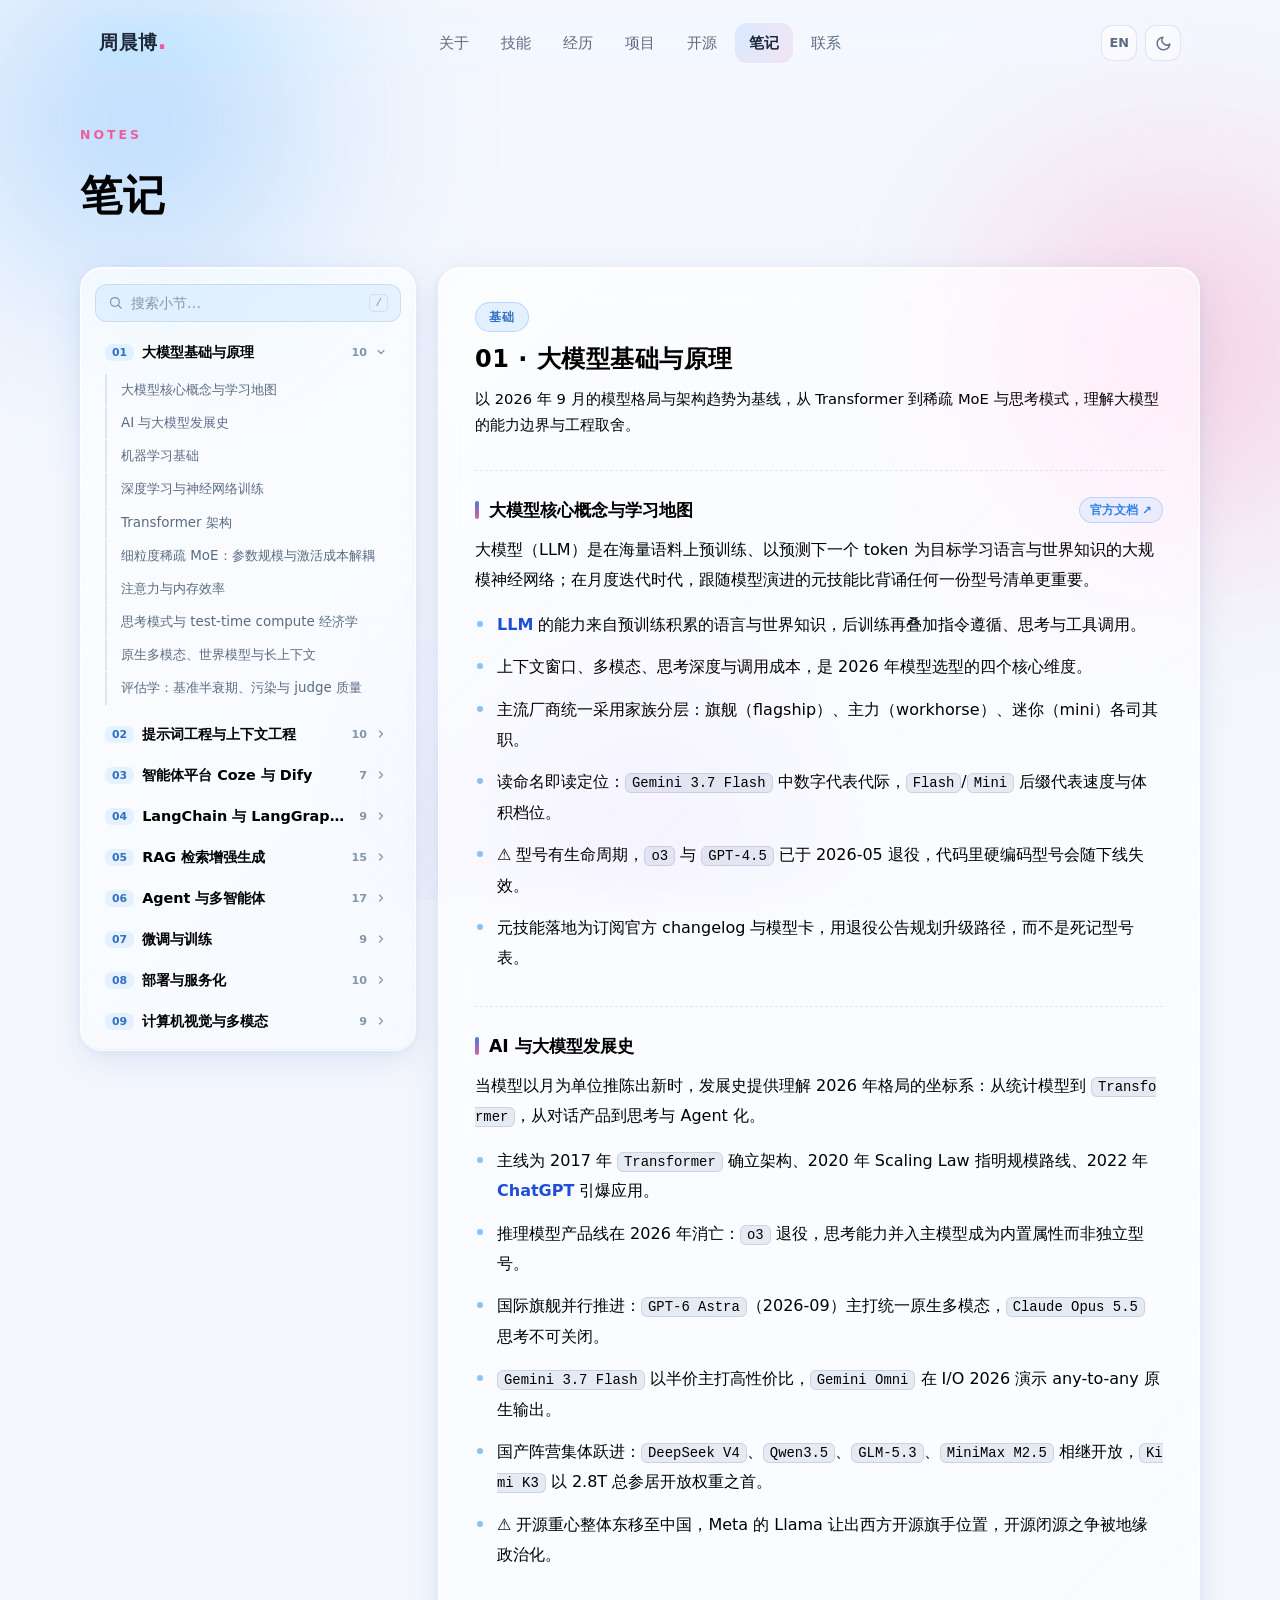
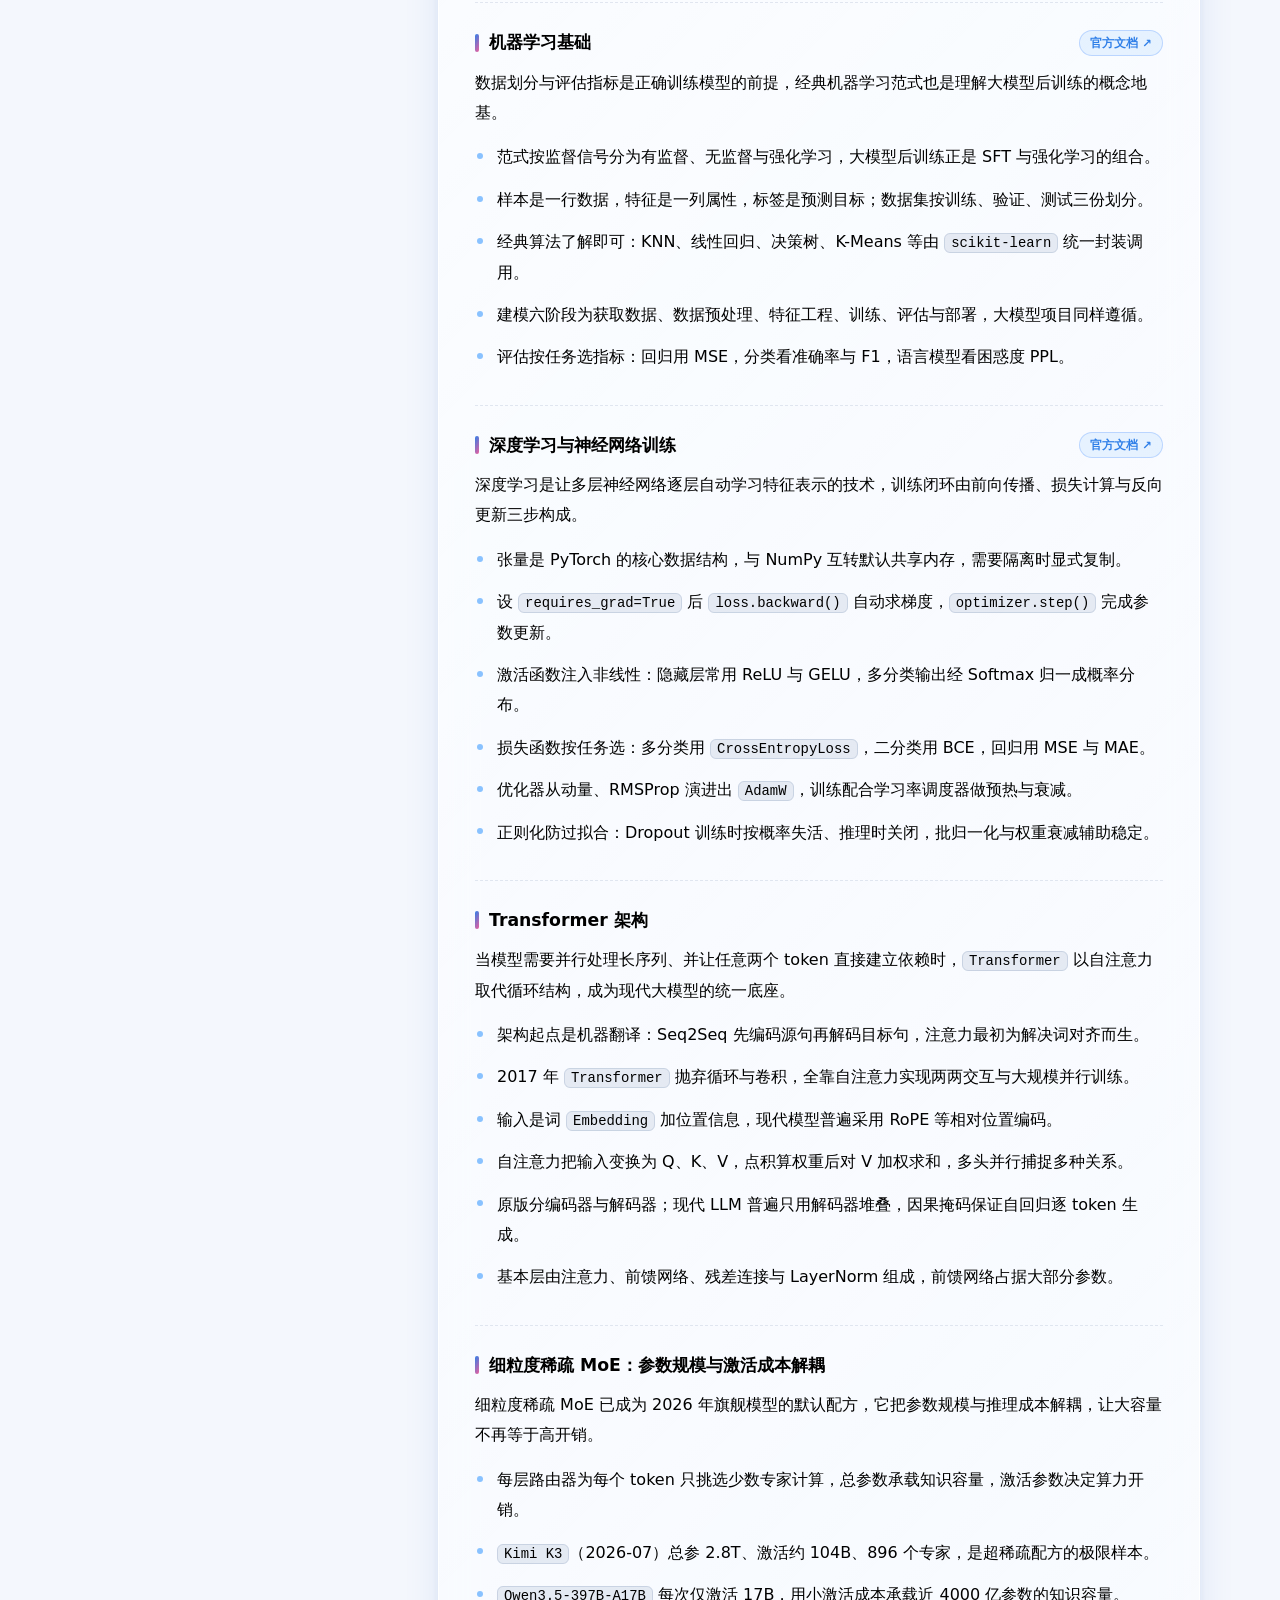
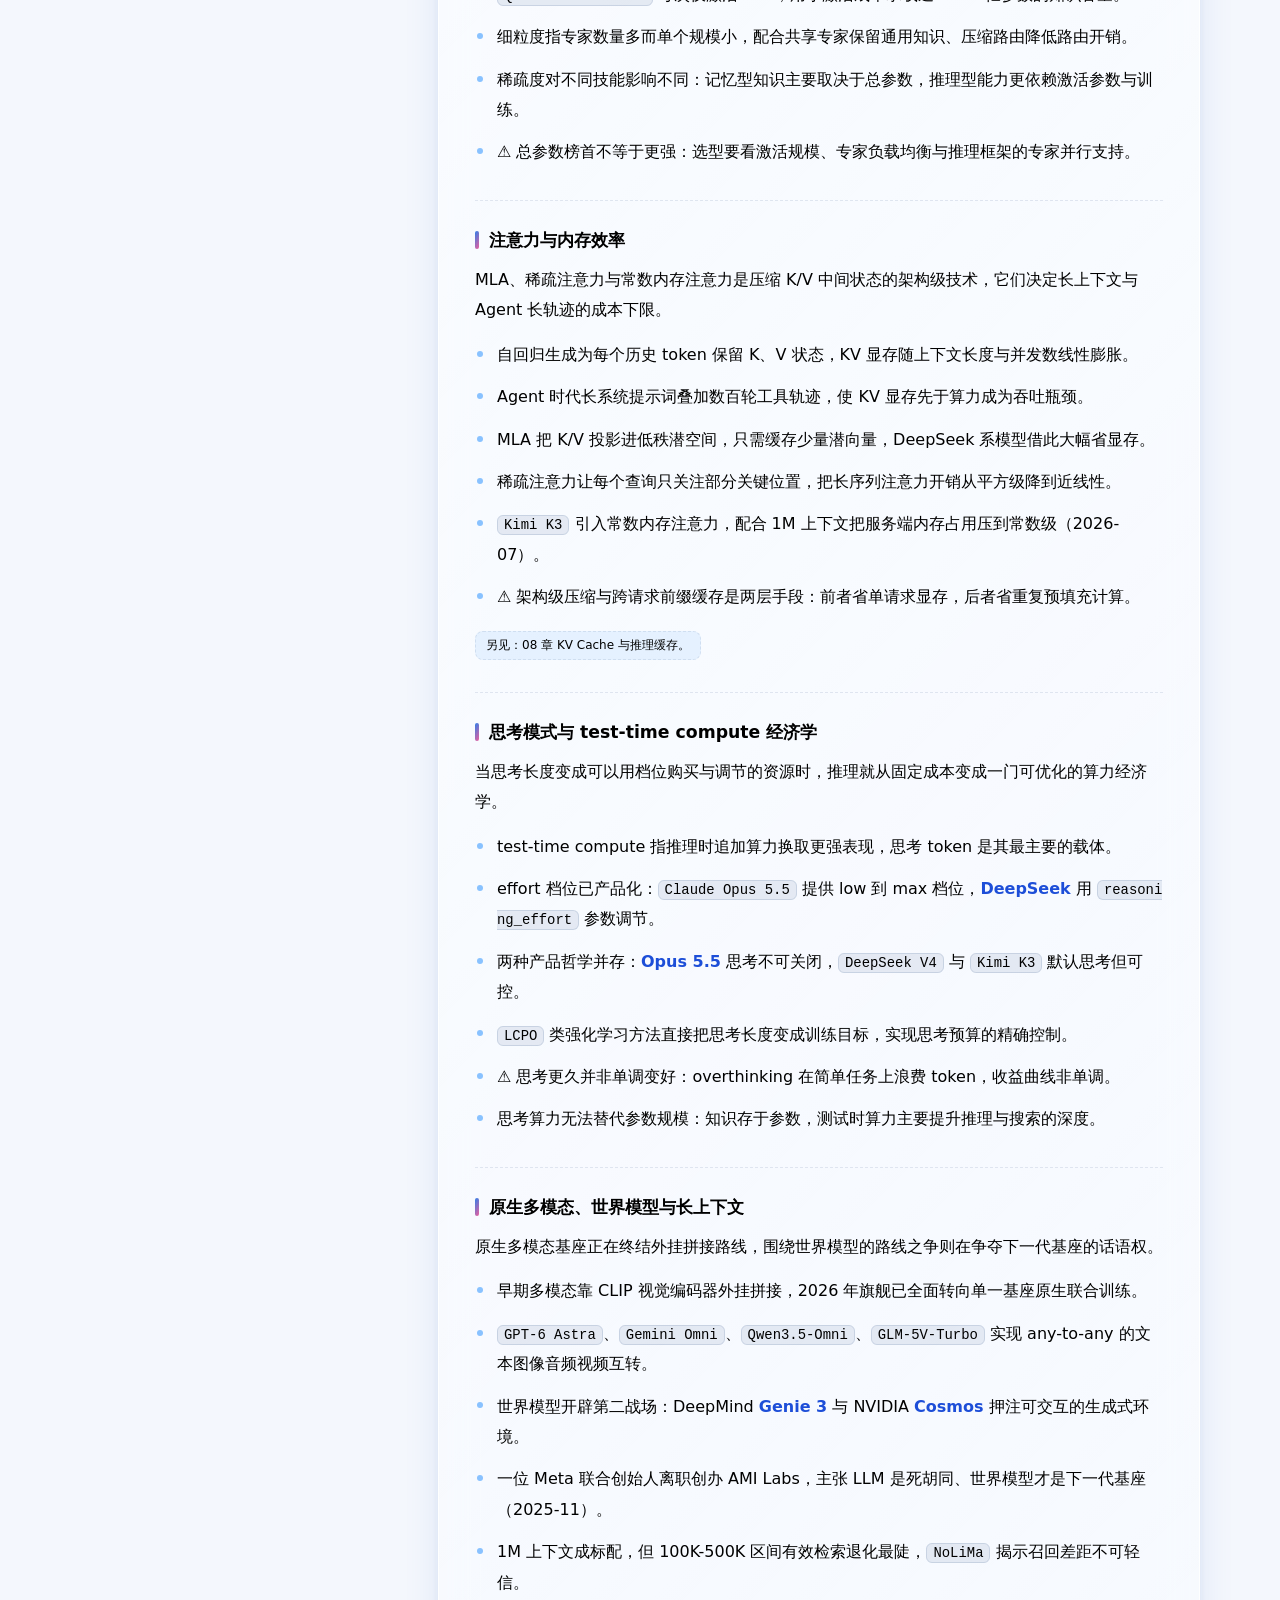
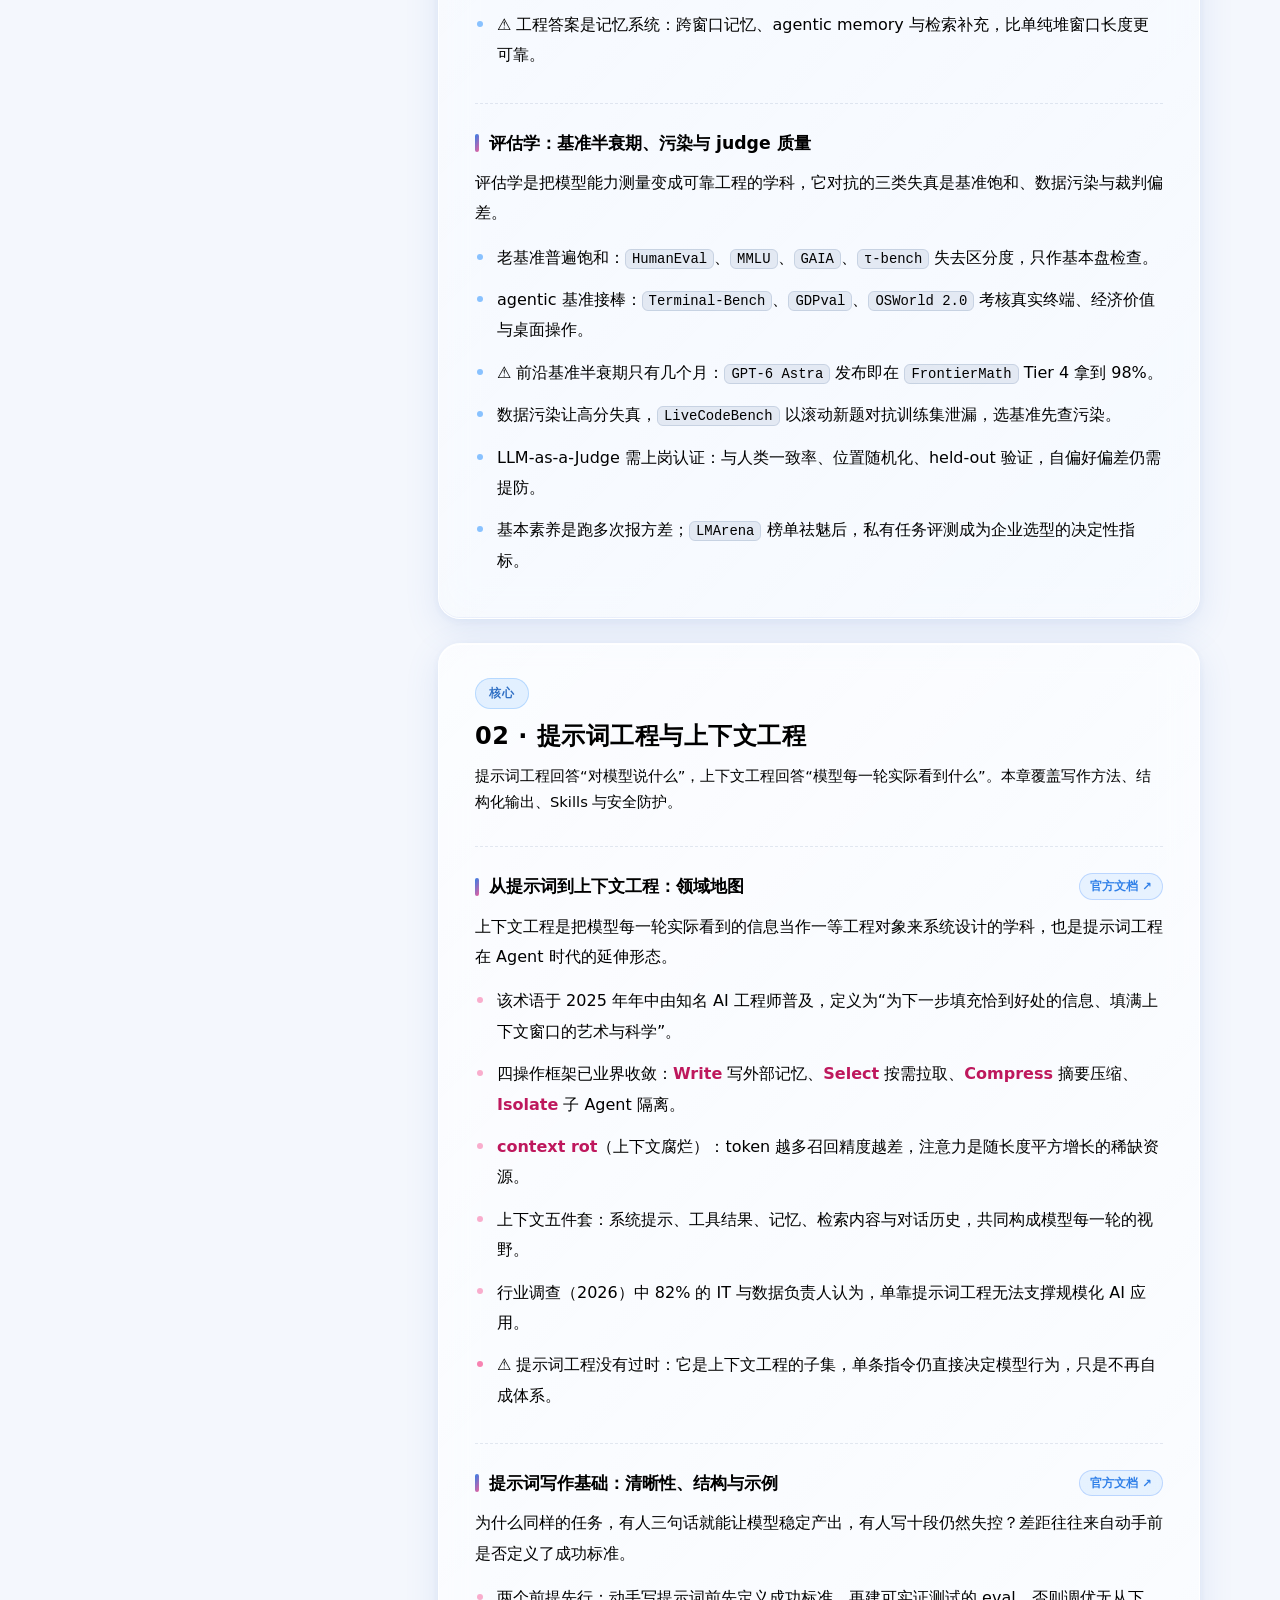
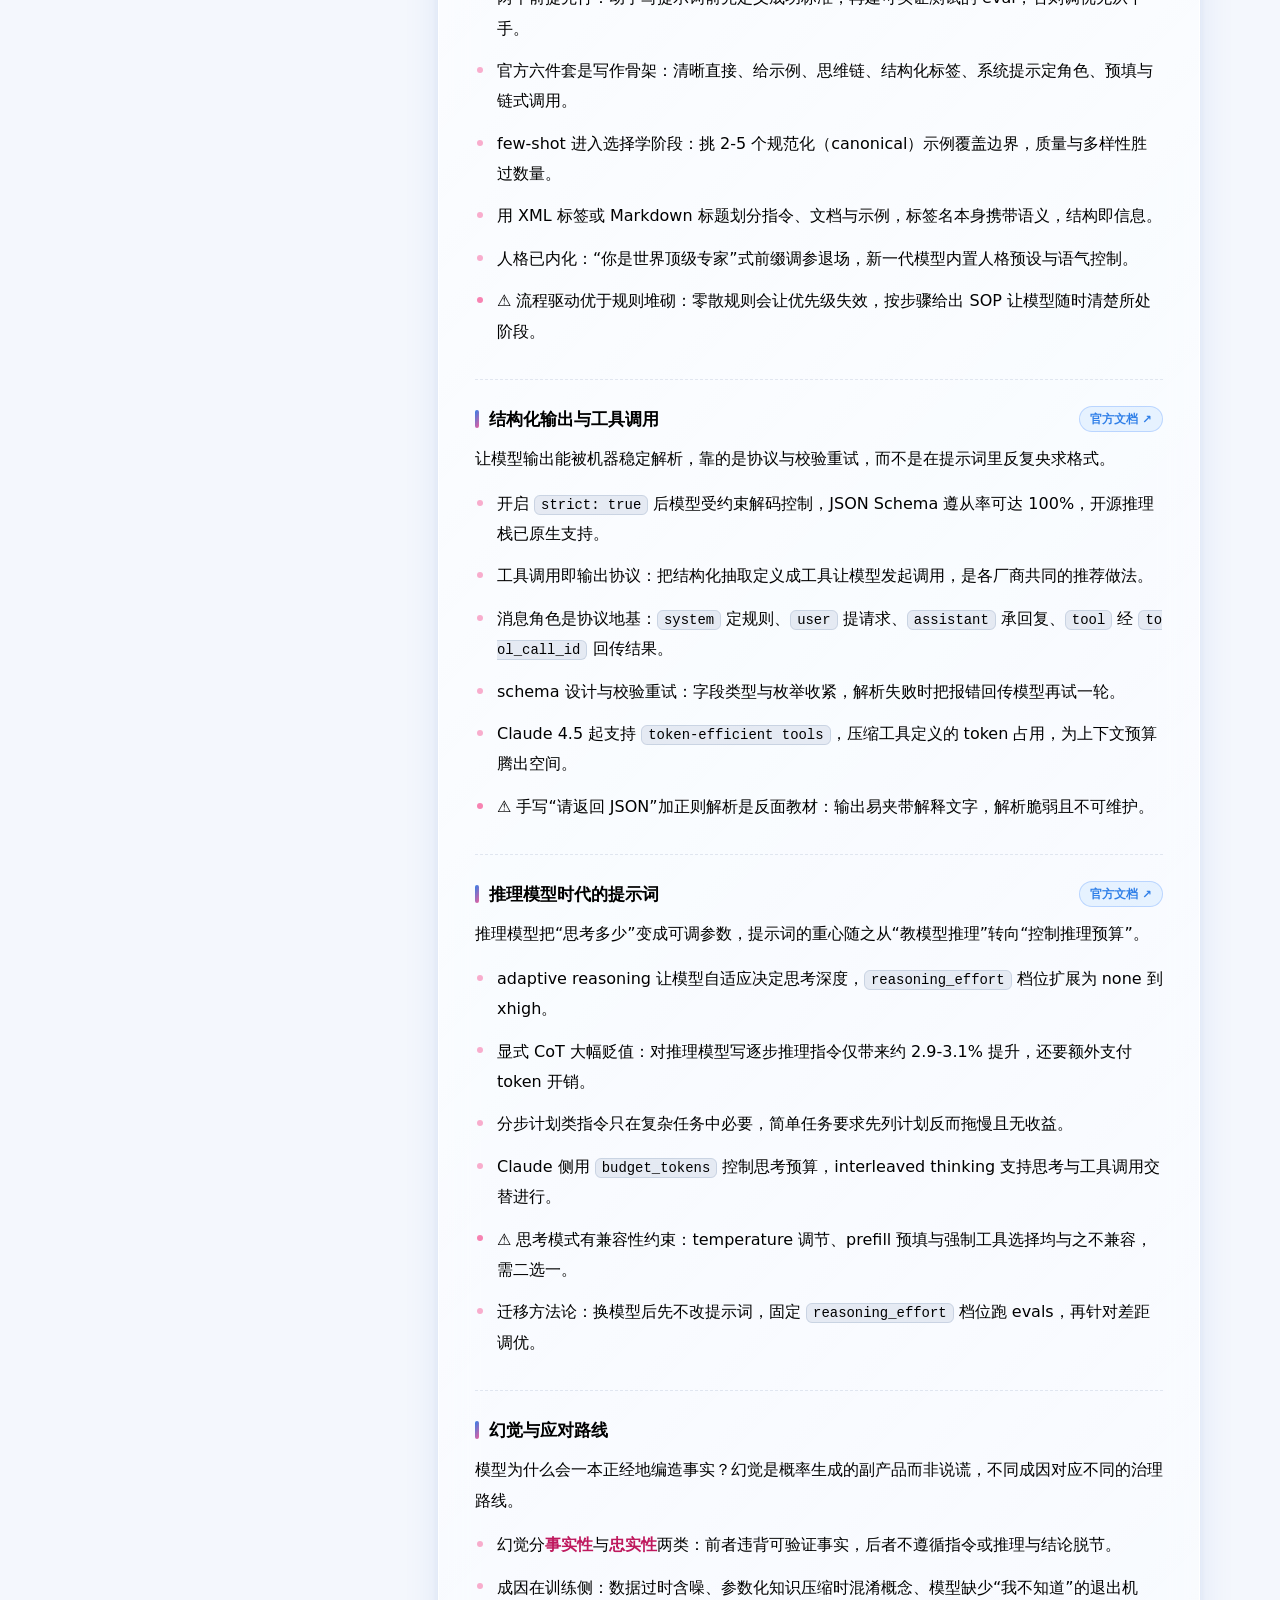
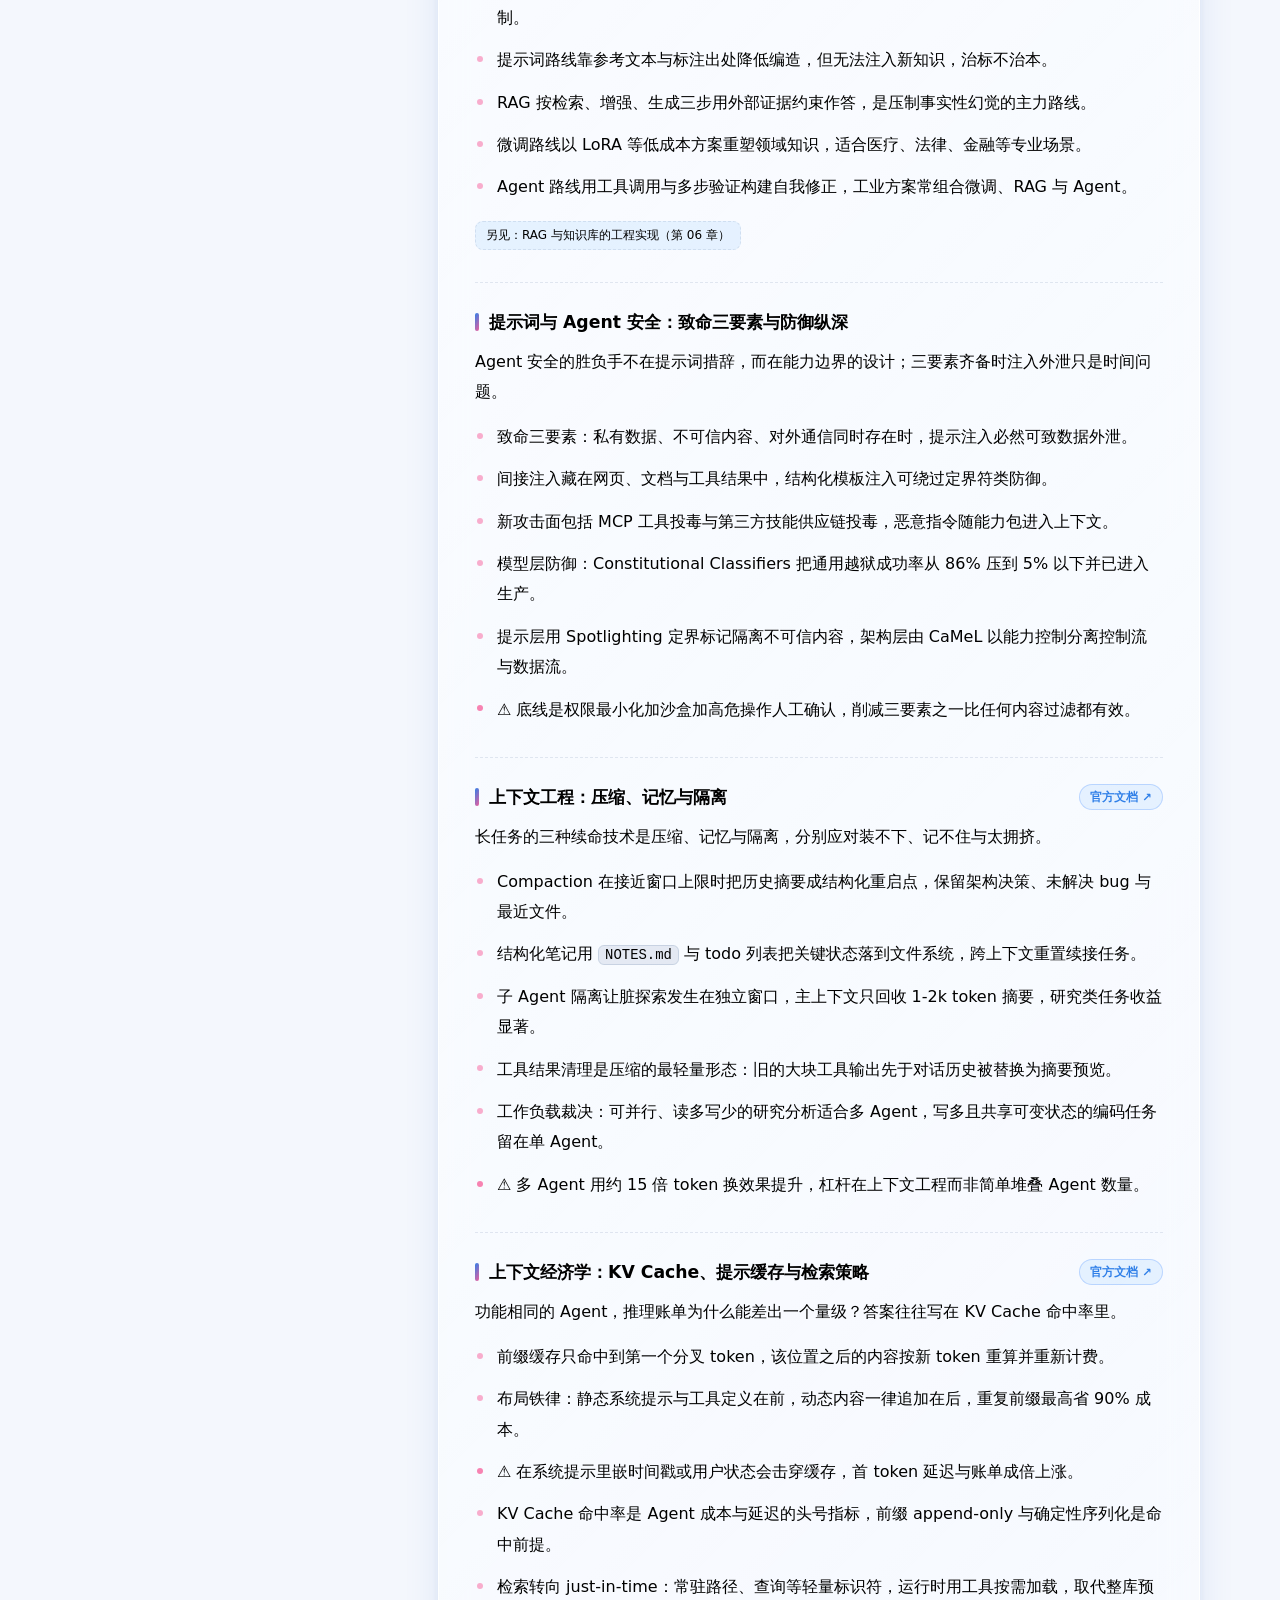
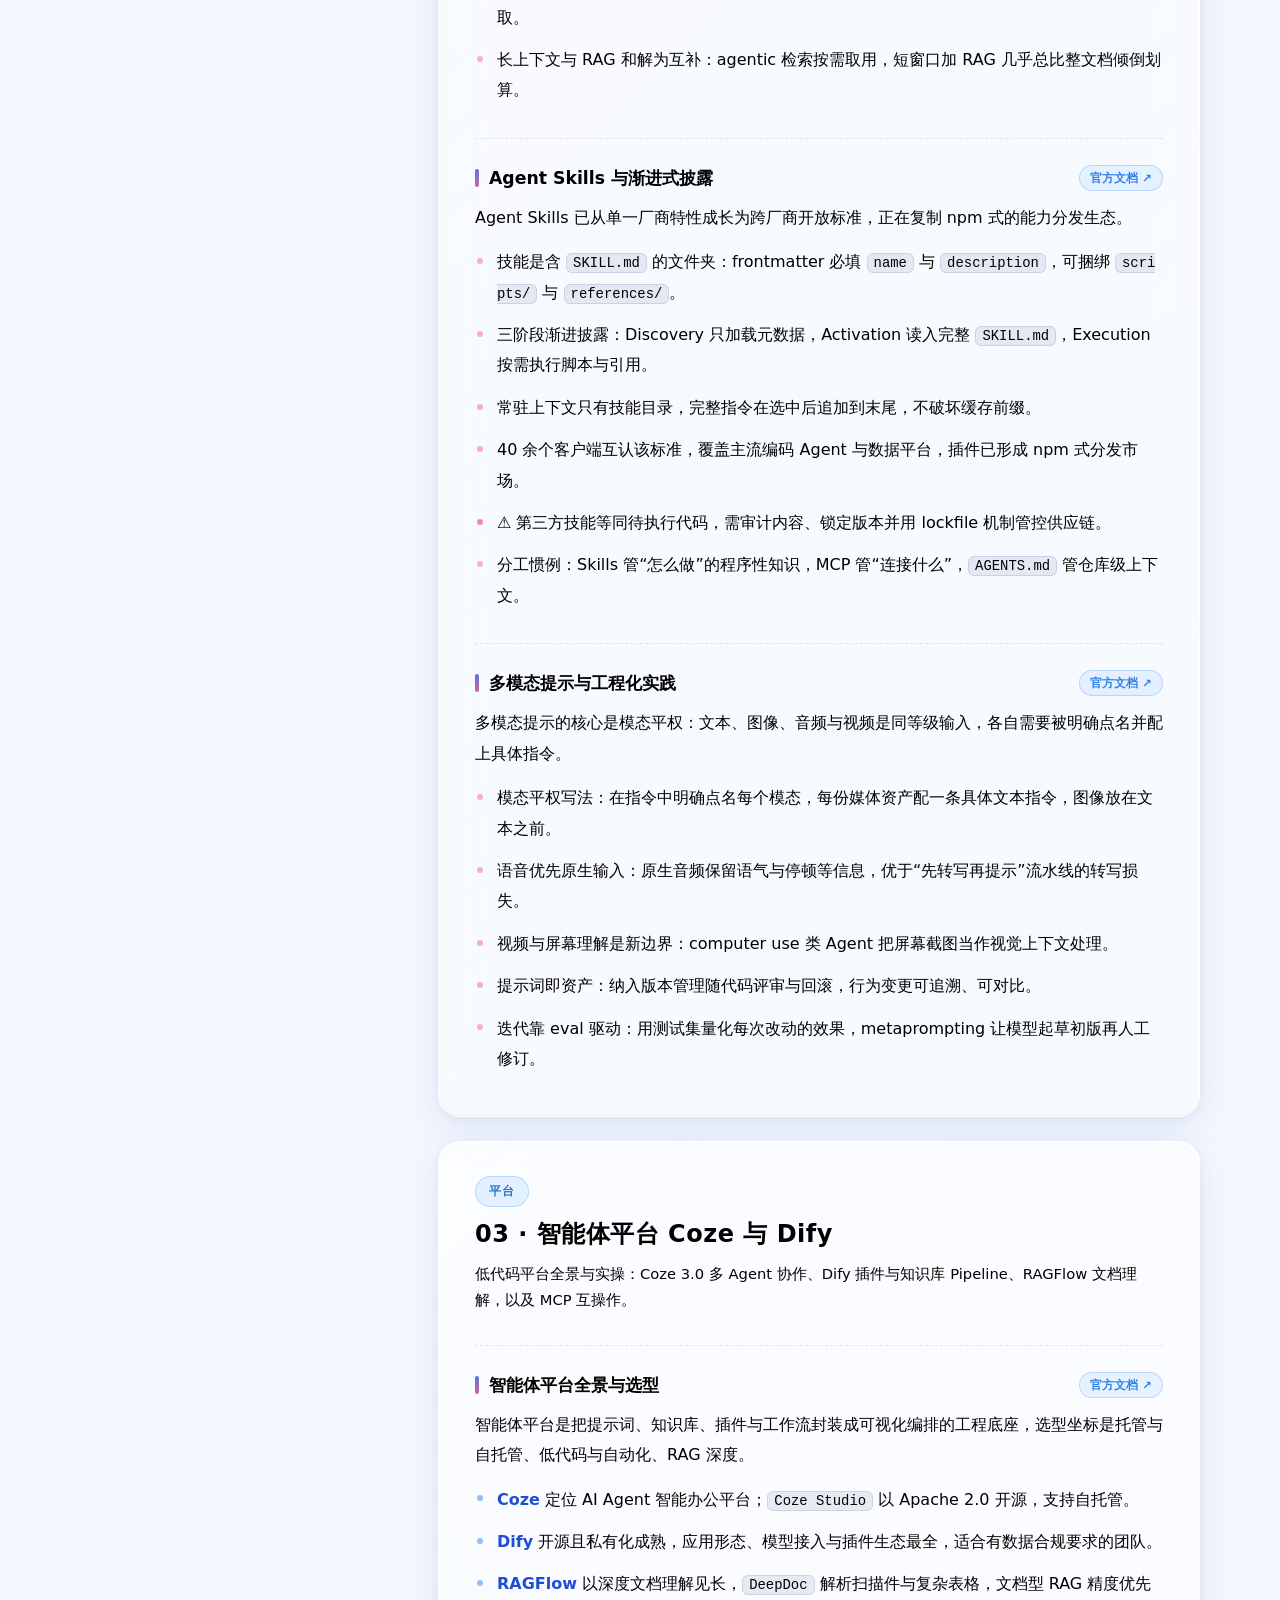
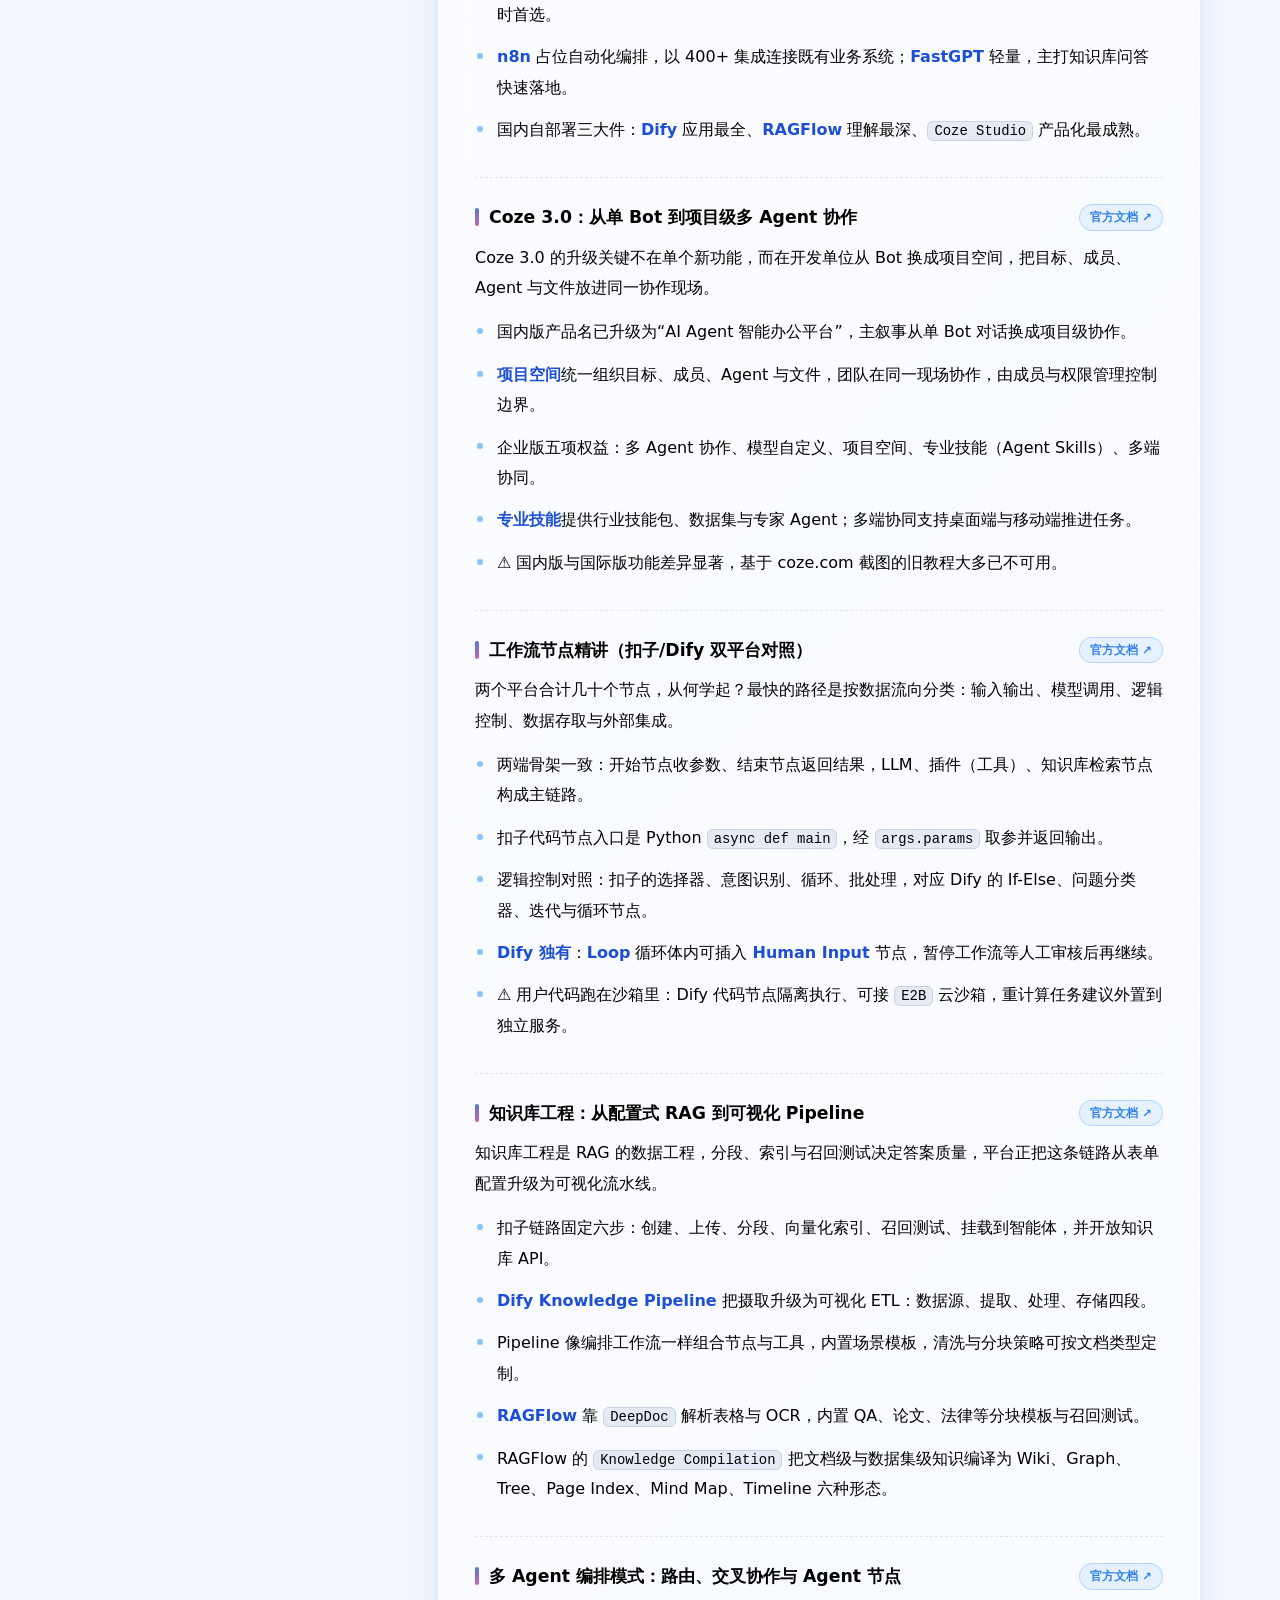
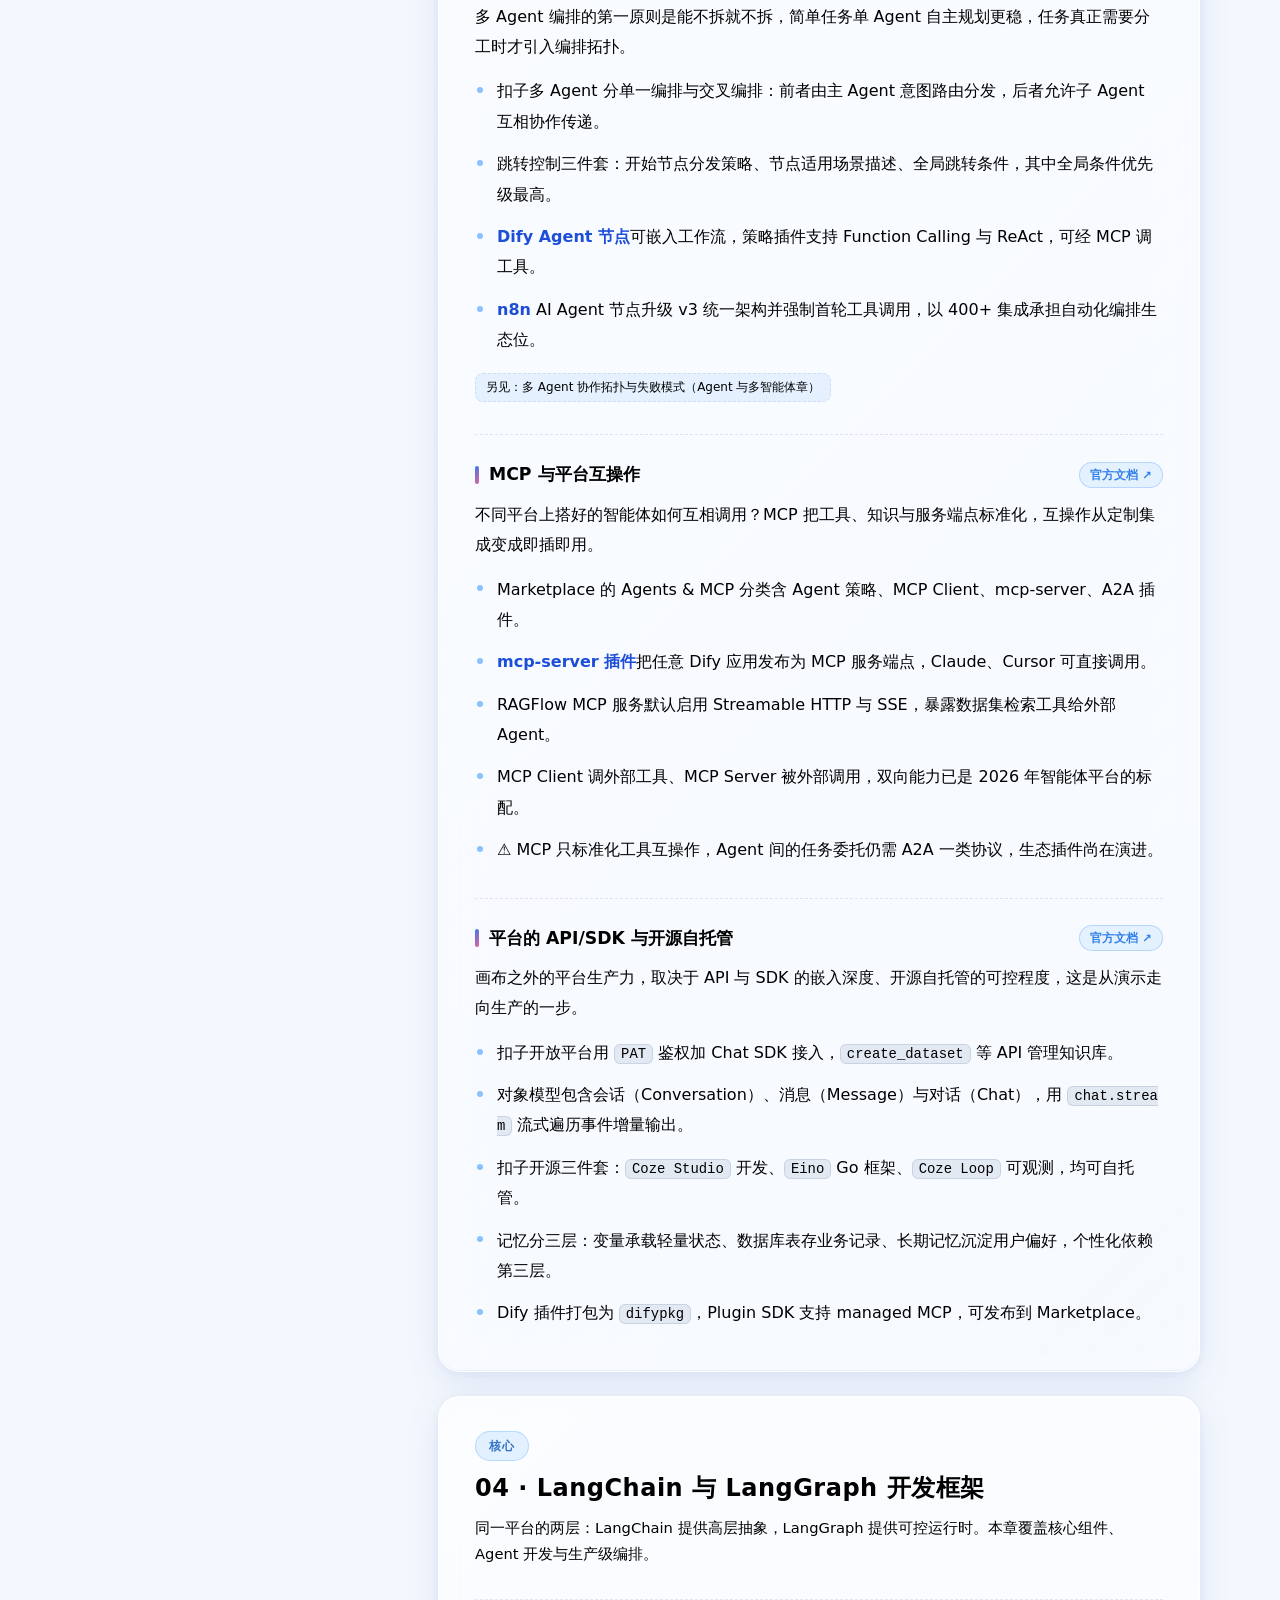
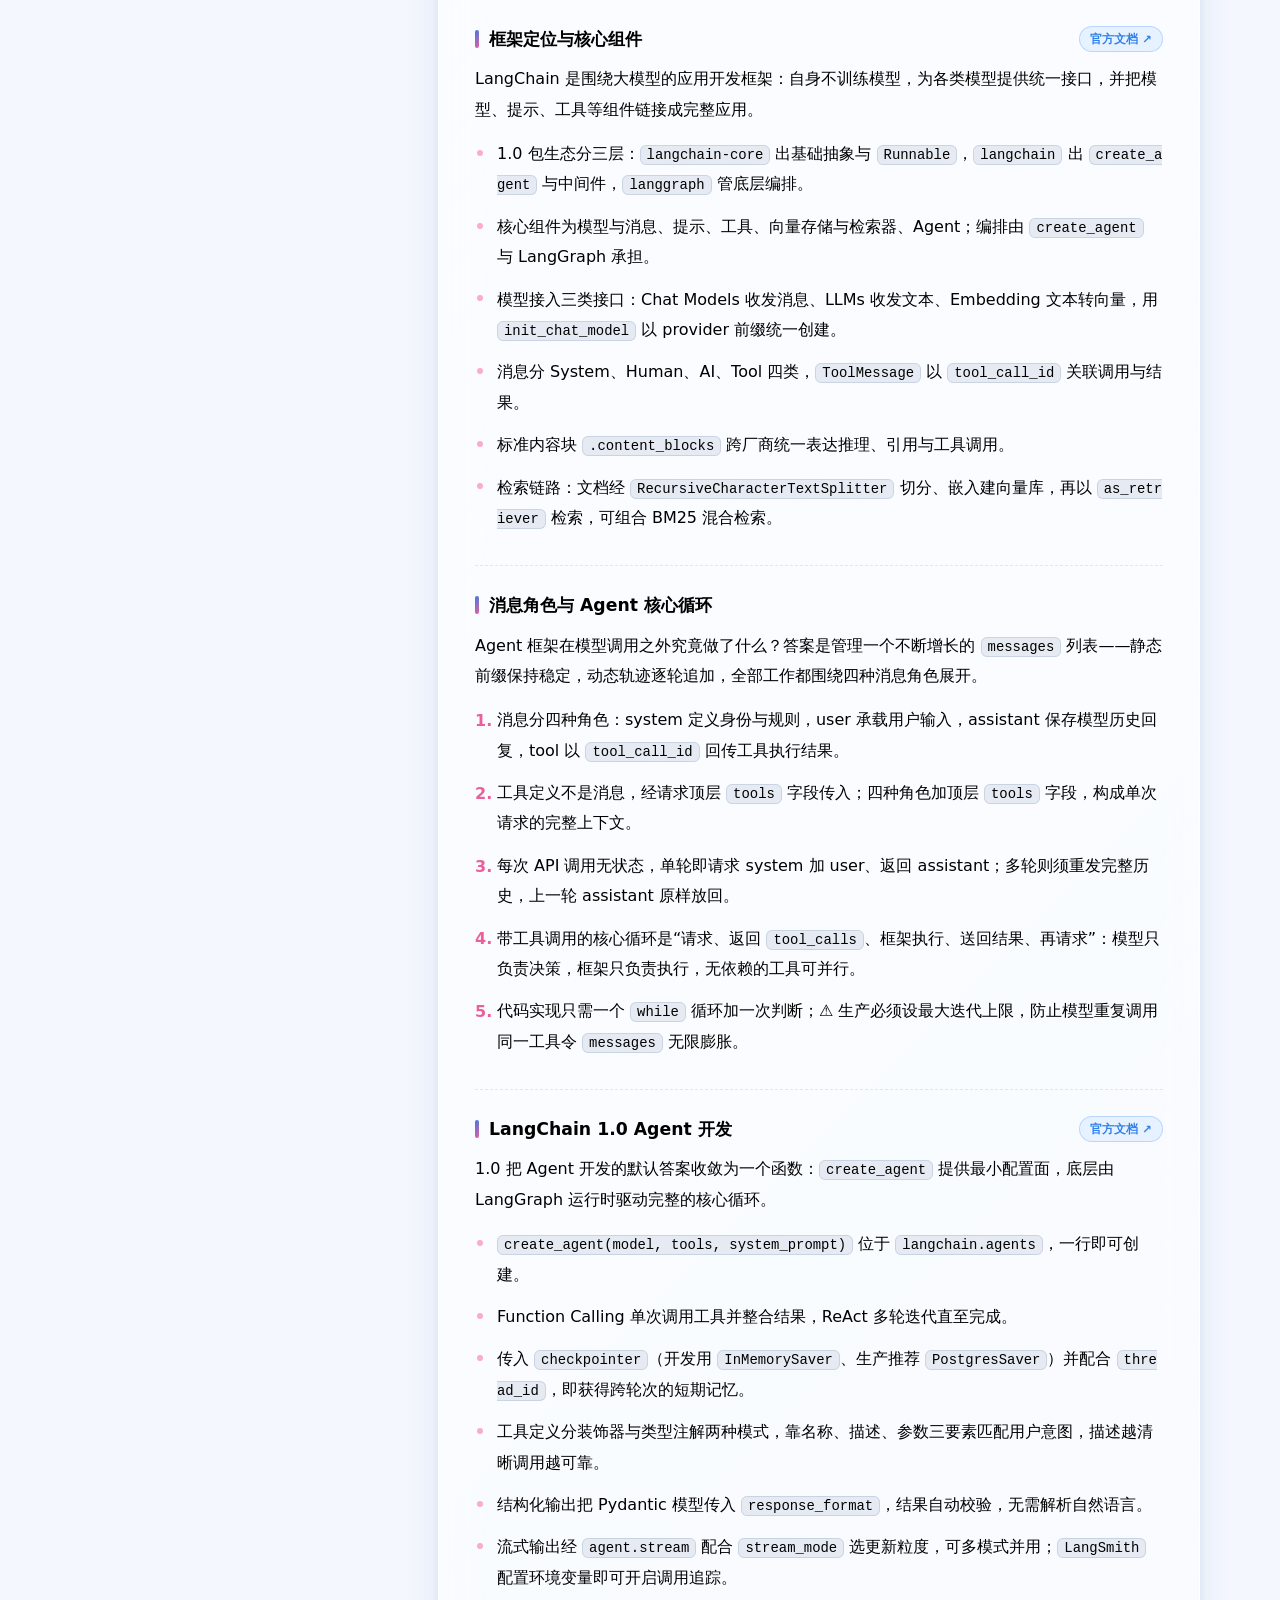
==== commit dbceff68: "移动端下拉菜单毛玻璃真正生效：移出 nav-inner 的背景根边界 - 下拉菜单 .nav-links 移出 .nav-inner：带 backdrop-filter 的祖先会阻断   子元素采样页" ====
--- a/notes.html
+++ b/notes.html
@@ -6,8 +6,8 @@
   <title>笔记 · 周晨博 · AI 应用开发工程师 | Agent / RAG</title>
   <meta name="description" content="以大模型开发为核心的知识笔记：大模型原理与 2026 格局、提示词与上下文工程、智能体平台、LangChain/LangGraph、RAG、Agent 与多智能体、微调、部署、多模态等 9 大知识域。" />
   <link rel="icon" type="image/svg+xml" href="assets/favicon.svg" />
-  <link rel="stylesheet" href="css/style.css?v=20260927c" />
-  <link rel="stylesheet" href="css/notes.css?v=20260927c" />
+  <link rel="stylesheet" href="css/style.css?v=20260927d" />
+  <link rel="stylesheet" href="css/notes.css?v=20260927d" />
 </head>
 <body class="page-notes">
 
@@ -23,16 +23,6 @@
     <div class="nav-inner container">
       <a class="nav-logo" href="index.html"><span data-i18n="nav.logo">周晨博</span><span class="logo-dot">.</span></a>
 
-      <nav class="nav-links" id="navLinks" aria-label="主导航">
-        <a href="index.html#about" data-i18n="nav.about">关于</a>
-        <a href="index.html#skills" data-i18n="nav.skills">技能</a>
-        <a href="index.html#experience" data-i18n="nav.exp">经历</a>
-        <a href="index.html#projects" data-i18n="nav.projects">项目</a>
-        <a href="index.html#opensource" data-i18n="nav.os">开源</a>
-        <a href="notes.html" class="active" data-i18n="nav.notes">笔记</a>
-        <a href="index.html#contact" data-i18n="nav.contact">联系</a>
-      </nav>
-
       <div class="nav-controls">
         <button class="ctrl-btn" id="langBtn" type="button" aria-label="切换语言" title="Switch language">EN</button>
         <button class="ctrl-btn" id="themeBtn" type="button" aria-label="切换主题">
@@ -44,6 +34,18 @@
         </button>
       </div>
     </div>
+
+    <!-- 下拉菜单独立于 .nav-inner 之外：带 backdrop-filter 的祖先会阻断子元素
+         采样页面背景，移出后移动端下拉的毛玻璃才能与导航栏一致地模糊 -->
+    <nav class="nav-links" id="navLinks" aria-label="主导航">
+      <a href="index.html#about" data-i18n="nav.about">关于</a>
+      <a href="index.html#skills" data-i18n="nav.skills">技能</a>
+      <a href="index.html#experience" data-i18n="nav.exp">经历</a>
+      <a href="index.html#projects" data-i18n="nav.projects">项目</a>
+      <a href="index.html#opensource" data-i18n="nav.os">开源</a>
+      <a href="notes.html" class="active" data-i18n="nav.notes">笔记</a>
+      <a href="index.html#contact" data-i18n="nav.contact">联系</a>
+    </nav>
   </header>
 
   <main class="notes-page">
--- a/css/style.css
+++ b/css/style.css
@@ -209,7 +209,16 @@
 }
 .logo-dot { color: var(--accent-pink-deep); font-size: 1.5rem; line-height: 0; }
 
-.nav-links { display: flex; gap: 4px; }
+/* 桌面端链接组绝对定位居中：已移出 .nav-inner 的 flex 行，
+   让移动端下拉不受导航栏 backdrop-filter 的背景根边界阻断 */
+.nav-links {
+  display: flex;
+  gap: 4px;
+  position: absolute;
+  top: 50%;
+  left: 50%;
+  transform: translate(-50%, -50%);
+}
 .nav-links a {
   padding: 7px 14px;
   border-radius: 12px;
@@ -829,7 +838,7 @@
   .nav-links {
     position: absolute;
     top: calc(100% + 8px);
-    left: 0; right: 0;
+    left: 4%; right: 4%;
     flex-direction: column;
     gap: 4px;
     padding: 12px;
--- a/css/notes.css
+++ b/css/notes.css
@@ -261,9 +261,9 @@
   padding: 11px 18px;
   border-radius: 999px;
   border: 1px solid var(--card-border);
-  background: var(--card-strong);
-  -webkit-backdrop-filter: blur(16px) saturate(1.5);
-  backdrop-filter: blur(16px) saturate(1.5);
+  background: var(--nav-bg);
+  -webkit-backdrop-filter: blur(16px) saturate(1.4);
+  backdrop-filter: blur(16px) saturate(1.4);
   color: var(--text);
   font-size: .88rem;
   font-weight: 700;
@@ -276,8 +276,7 @@
   inset: 0;
   z-index: 149;
   background: rgba(30, 41, 59, .38);
-  -webkit-backdrop-filter: blur(6px);
-  backdrop-filter: blur(6px);
+  /* 仅压暗不模糊：用户要求打开目录后页面背景保持清晰 */
 }
 
 /* ---------- 阅读优先：禁用笔记页卡片的炫光扫过与悬浮动效 ---------- */
@@ -311,6 +310,10 @@
     /* 覆盖 .glass 的 transform 过渡：瞬时开合，杜绝冻结风险 */
     transition: none;
     overscroll-behavior: contain;
+    /* 与导航栏同款毛玻璃：--nav-bg 底 + 一致模糊参数（覆盖 .glass 的 --card 底） */
+    background: var(--nav-bg);
+    -webkit-backdrop-filter: blur(16px) saturate(1.4);
+    backdrop-filter: blur(16px) saturate(1.4);
   }
   .notes-sidebar.drawer-open { transform: none; }
   .toc-fab {
